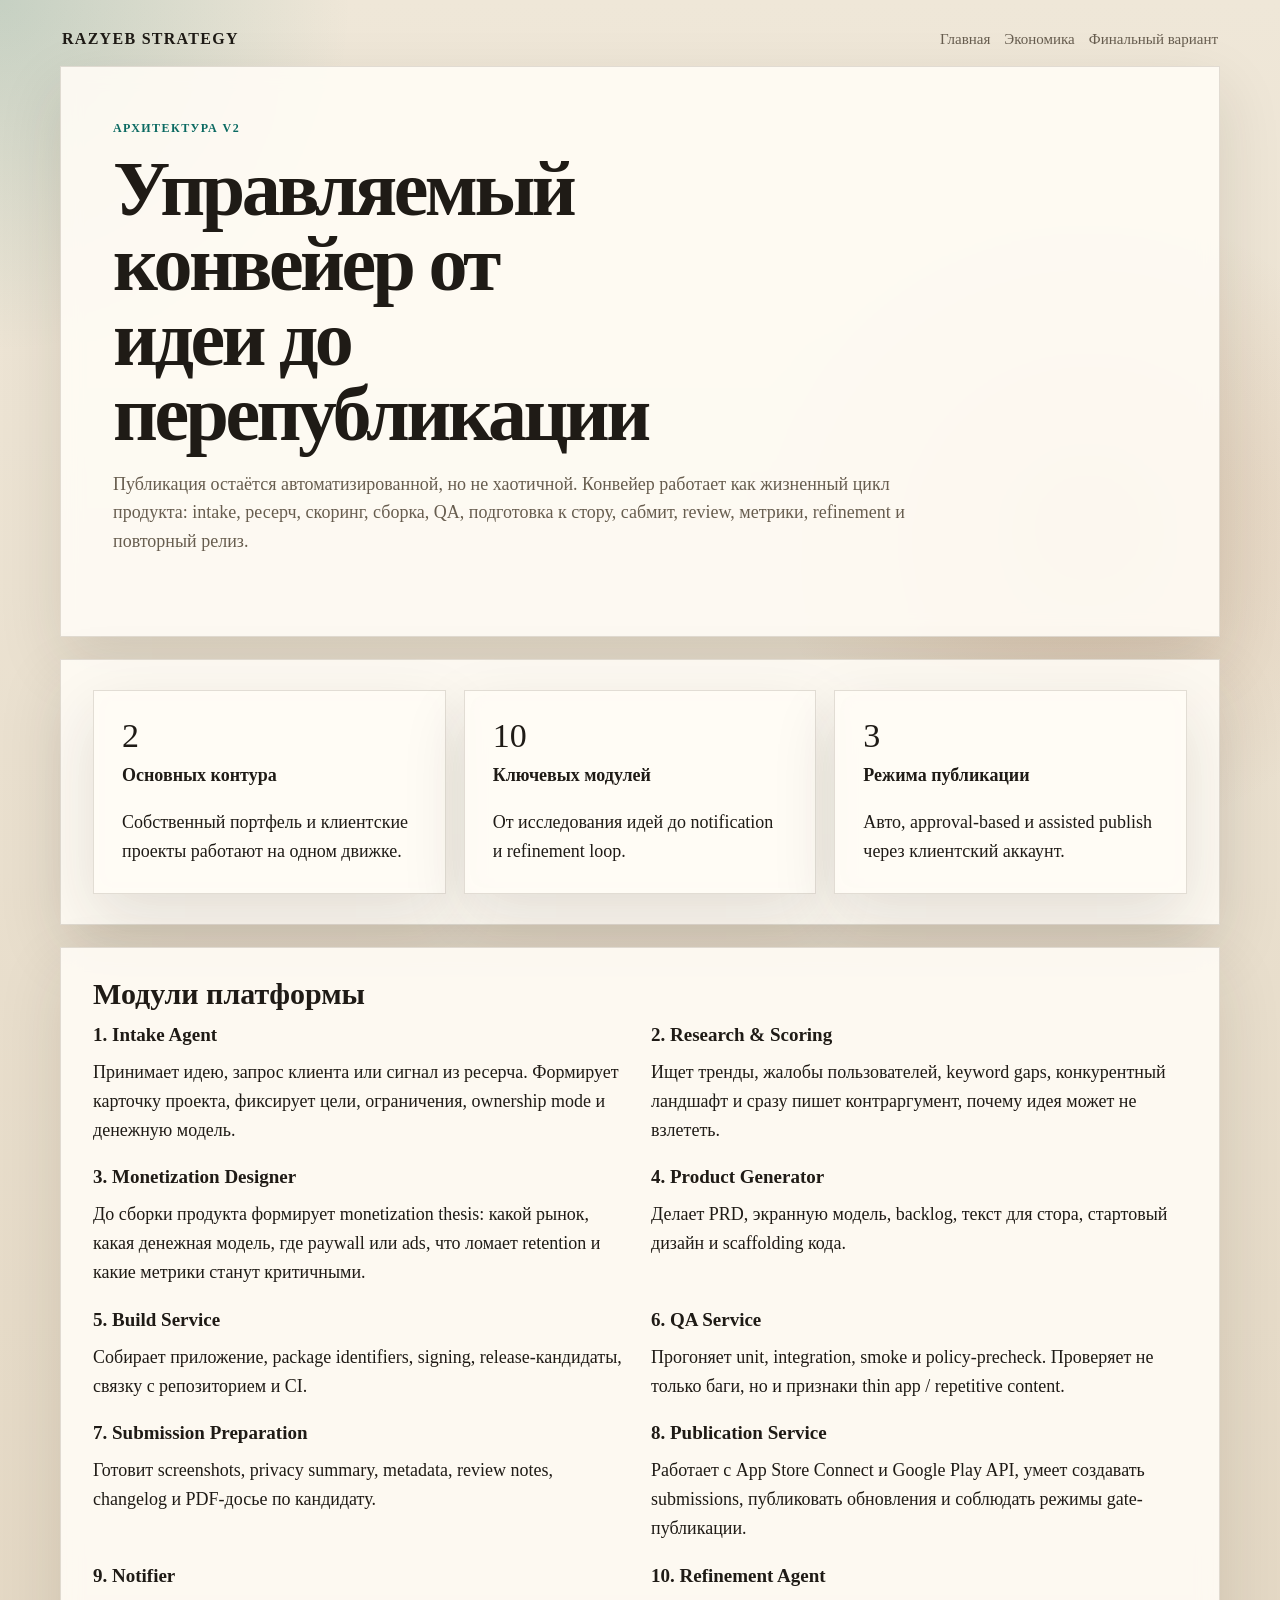
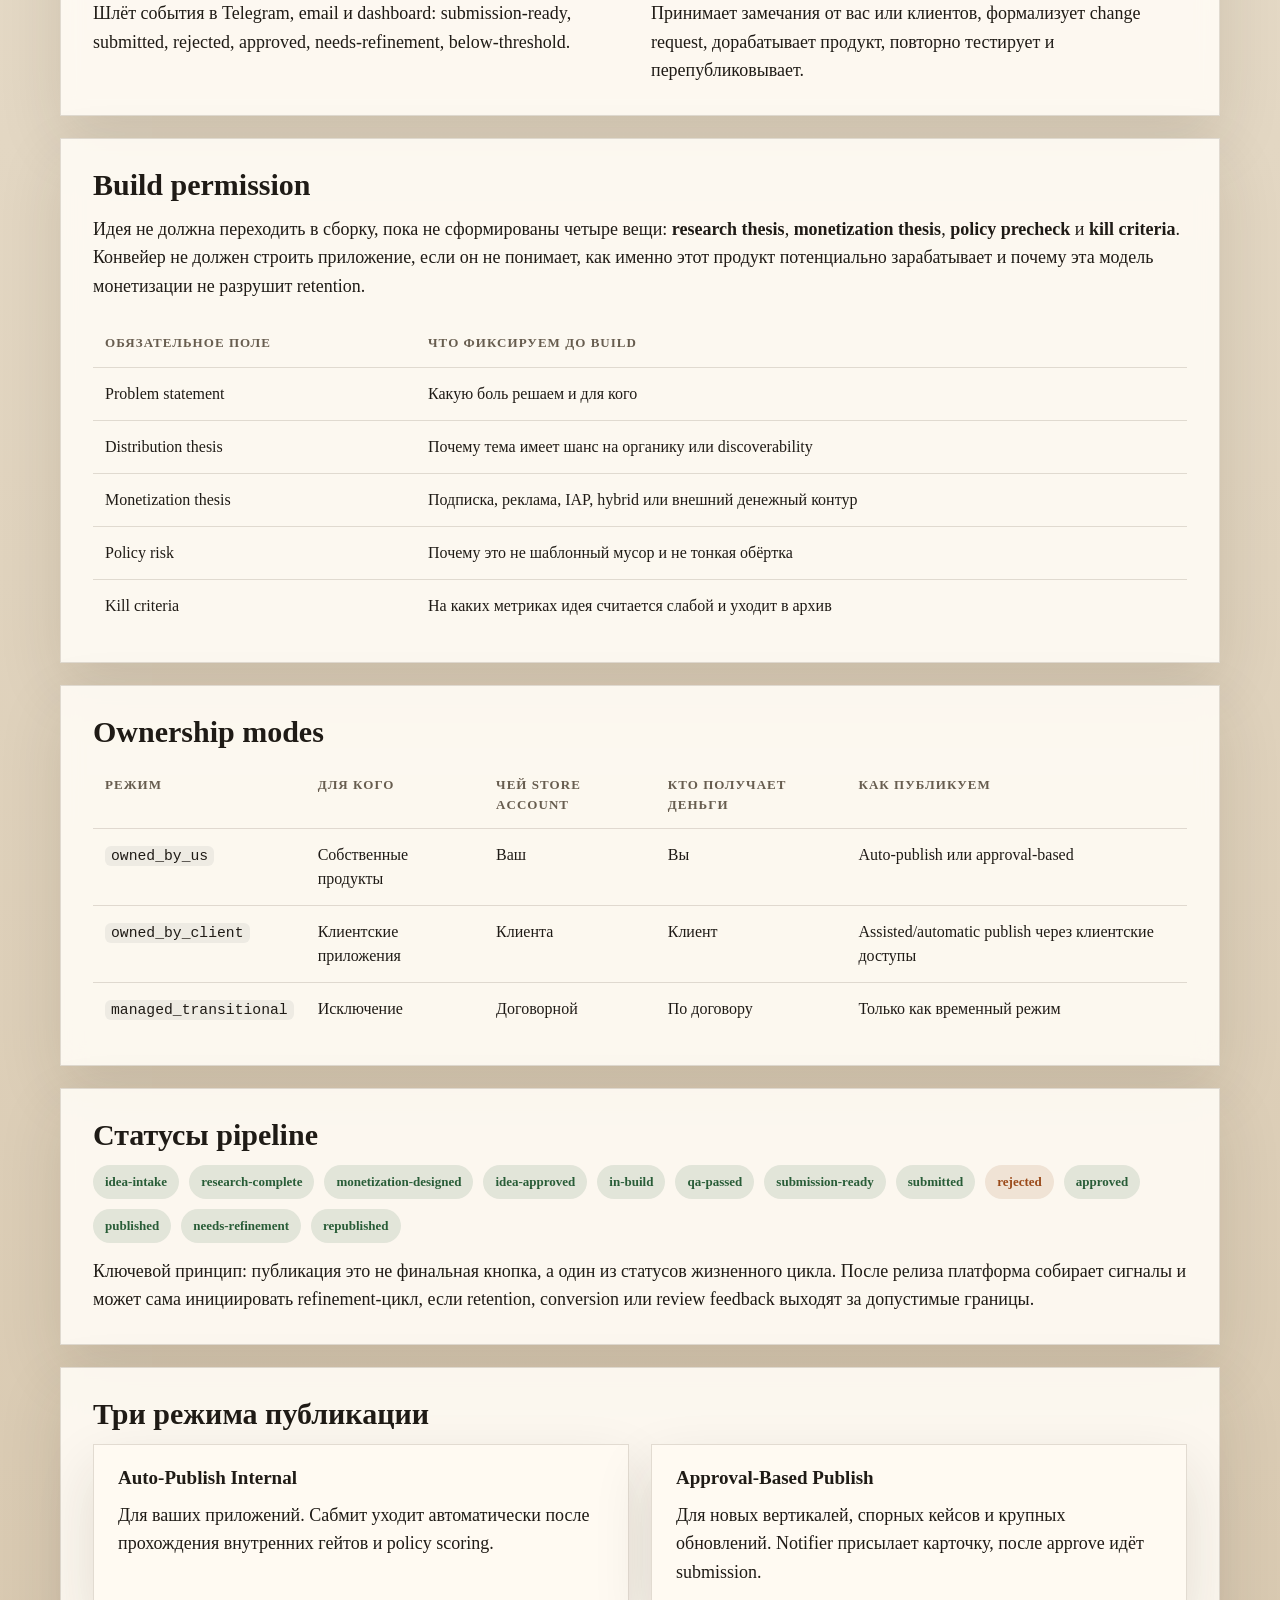
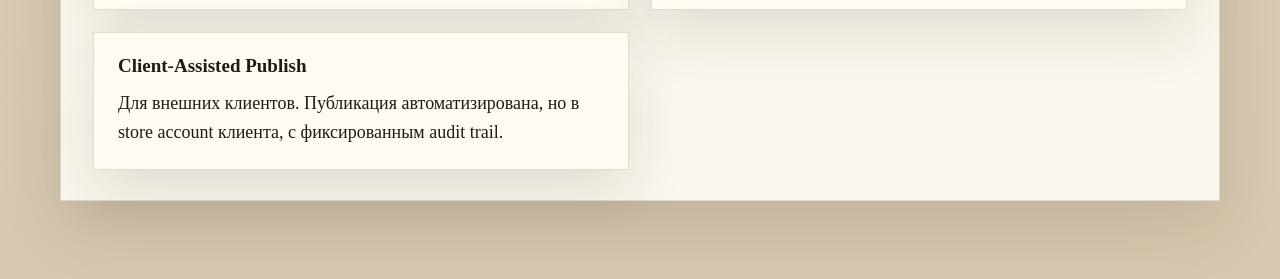
==== architecture.html @ cced2475 "Add monetization gating and maintenance breakdown" ====
<!doctype html>
<html lang="ru">
<head>
  <meta charset="utf-8">
  <meta name="viewport" content="width=device-width, initial-scale=1">
  <title>Целевая архитектура v2</title>
  <link rel="stylesheet" href="./site.css">
</head>
<body>
  <div class="shell">
    <header class="topbar">
      <a class="brand" href="./index.html">Razyeb Strategy</a>
      <nav class="nav">
        <a href="./index.html">Главная</a>
        <a href="./economics.html">Экономика</a>
        <a href="./scenario-final-hybrid.html">Финальный вариант</a>
      </nav>
    </header>

    <section class="hero">
      <p class="eyebrow">Архитектура v2</p>
      <h1>Управляемый конвейер от идеи до перепубликации</h1>
      <p class="lede">
        Публикация остаётся автоматизированной, но не хаотичной. Конвейер
        работает как жизненный цикл продукта: intake, ресерч, скоринг, сборка,
        QA, подготовка к стору, сабмит, review, метрики, refinement и повторный релиз.
      </p>
    </section>

    <section class="panel three-grid">
      <article class="metric">
        <div class="metric-number">2</div>
        <p><strong>Основных контура</strong></p>
        <p>Собственный портфель и клиентские проекты работают на одном движке.</p>
      </article>
      <article class="metric">
        <div class="metric-number">10</div>
        <p><strong>Ключевых модулей</strong></p>
        <p>От исследования идей до notification и refinement loop.</p>
      </article>
      <article class="metric">
        <div class="metric-number">3</div>
        <p><strong>Режима публикации</strong></p>
        <p>Авто, approval-based и assisted publish через клиентский аккаунт.</p>
      </article>
    </section>

    <section class="panel">
      <h2>Модули платформы</h2>
      <div class="list-grid">
        <article>
          <h3>1. Intake Agent</h3>
          <p>Принимает идею, запрос клиента или сигнал из ресерча. Формирует карточку проекта, фиксирует цели, ограничения, ownership mode и денежную модель.</p>
        </article>
        <article>
          <h3>2. Research & Scoring</h3>
          <p>Ищет тренды, жалобы пользователей, keyword gaps, конкурентный ландшафт и сразу пишет контраргумент, почему идея может не взлететь.</p>
        </article>
        <article>
          <h3>3. Monetization Designer</h3>
          <p>До сборки продукта формирует monetization thesis: какой рынок, какая денежная модель, где paywall или ads, что ломает retention и какие метрики станут критичными.</p>
        </article>
        <article>
          <h3>4. Product Generator</h3>
          <p>Делает PRD, экранную модель, backlog, текст для стора, стартовый дизайн и scaffolding кода.</p>
        </article>
        <article>
          <h3>5. Build Service</h3>
          <p>Собирает приложение, package identifiers, signing, release-кандидаты, связку с репозиторием и CI.</p>
        </article>
        <article>
          <h3>6. QA Service</h3>
          <p>Прогоняет unit, integration, smoke и policy-precheck. Проверяет не только баги, но и признаки thin app / repetitive content.</p>
        </article>
        <article>
          <h3>7. Submission Preparation</h3>
          <p>Готовит screenshots, privacy summary, metadata, review notes, changelog и PDF-досье по кандидату.</p>
        </article>
        <article>
          <h3>8. Publication Service</h3>
          <p>Работает с App Store Connect и Google Play API, умеет создавать submissions, публиковать обновления и соблюдать режимы gate-публикации.</p>
        </article>
        <article>
          <h3>9. Notifier</h3>
          <p>Шлёт события в Telegram, email и dashboard: submission-ready, submitted, rejected, approved, needs-refinement, below-threshold.</p>
        </article>
        <article>
          <h3>10. Refinement Agent</h3>
          <p>Принимает замечания от вас или клиентов, формализует change request, дорабатывает продукт, повторно тестирует и перепубликовывает.</p>
        </article>
      </div>
    </section>

    <section class="panel">
      <h2>Build permission</h2>
      <p>
        Идея не должна переходить в сборку, пока не сформированы четыре вещи:
        <strong>research thesis</strong>, <strong>monetization thesis</strong>,
        <strong>policy precheck</strong> и <strong>kill criteria</strong>.
        Конвейер не должен строить приложение, если он не понимает, как именно
        этот продукт потенциально зарабатывает и почему эта модель монетизации
        не разрушит retention.
      </p>
      <table>
        <thead>
          <tr>
            <th>Обязательное поле</th>
            <th>Что фиксируем до build</th>
          </tr>
        </thead>
        <tbody>
          <tr>
            <td>Problem statement</td>
            <td>Какую боль решаем и для кого</td>
          </tr>
          <tr>
            <td>Distribution thesis</td>
            <td>Почему тема имеет шанс на органику или discoverability</td>
          </tr>
          <tr>
            <td>Monetization thesis</td>
            <td>Подписка, реклама, IAP, hybrid или внешний денежный контур</td>
          </tr>
          <tr>
            <td>Policy risk</td>
            <td>Почему это не шаблонный мусор и не тонкая обёртка</td>
          </tr>
          <tr>
            <td>Kill criteria</td>
            <td>На каких метриках идея считается слабой и уходит в архив</td>
          </tr>
        </tbody>
      </table>
    </section>

    <section class="panel">
      <h2>Ownership modes</h2>
      <table>
        <thead>
          <tr>
            <th>Режим</th>
            <th>Для кого</th>
            <th>Чей store account</th>
            <th>Кто получает деньги</th>
            <th>Как публикуем</th>
          </tr>
        </thead>
        <tbody>
          <tr>
            <td><code>owned_by_us</code></td>
            <td>Собственные продукты</td>
            <td>Ваш</td>
            <td>Вы</td>
            <td>Auto-publish или approval-based</td>
          </tr>
          <tr>
            <td><code>owned_by_client</code></td>
            <td>Клиентские приложения</td>
            <td>Клиента</td>
            <td>Клиент</td>
            <td>Assisted/automatic publish через клиентские доступы</td>
          </tr>
          <tr>
            <td><code>managed_transitional</code></td>
            <td>Исключение</td>
            <td>Договорной</td>
            <td>По договору</td>
            <td>Только как временный режим</td>
          </tr>
        </tbody>
      </table>
    </section>

    <section class="panel">
      <h2>Статусы pipeline</h2>
      <div class="badge-row">
        <span class="badge badge-good">idea-intake</span>
        <span class="badge badge-good">research-complete</span>
        <span class="badge badge-good">monetization-designed</span>
        <span class="badge badge-good">idea-approved</span>
        <span class="badge badge-good">in-build</span>
        <span class="badge badge-good">qa-passed</span>
        <span class="badge badge-good">submission-ready</span>
        <span class="badge badge-good">submitted</span>
        <span class="badge badge-warn">rejected</span>
        <span class="badge badge-good">approved</span>
        <span class="badge badge-good">published</span>
        <span class="badge badge-good">needs-refinement</span>
        <span class="badge badge-good">republished</span>
      </div>
      <p>
        Ключевой принцип: публикация это не финальная кнопка, а один из статусов
        жизненного цикла. После релиза платформа собирает сигналы и может сама
        инициировать refinement-цикл, если retention, conversion или review feedback
        выходят за допустимые границы.
      </p>
    </section>

    <section class="panel">
      <h2>Три режима публикации</h2>
      <div class="list-grid">
        <article class="callout">
          <h3>Auto-Publish Internal</h3>
          <p>Для ваших приложений. Сабмит уходит автоматически после прохождения внутренних гейтов и policy scoring.</p>
        </article>
        <article class="callout">
          <h3>Approval-Based Publish</h3>
          <p>Для новых вертикалей, спорных кейсов и крупных обновлений. Notifier присылает карточку, после approve идёт submission.</p>
        </article>
        <article class="callout">
          <h3>Client-Assisted Publish</h3>
          <p>Для внешних клиентов. Публикация автоматизирована, но в store account клиента, с фиксированным audit trail.</p>
        </article>
      </div>
    </section>
  </div>
</body>
</html>
---- site.css ----
:root {
  --bg: #efe7d8;
  --bg-deep: #d7c7ae;
  --paper: rgba(255, 252, 246, 0.9);
  --paper-solid: #fffaf2;
  --ink: #1f1b16;
  --muted: #675d4f;
  --line: rgba(77, 59, 39, 0.16);
  --accent: #0b6a62;
  --accent-2: #9e4f1d;
  --good: #295d38;
  --warn: #9a4a1a;
  --soft-good: rgba(41, 93, 56, 0.12);
  --soft-warn: rgba(154, 74, 26, 0.12);
  --shadow: 0 24px 60px rgba(41, 29, 14, 0.12);
}

* {
  box-sizing: border-box;
}

html {
  scroll-behavior: smooth;
}

body {
  margin: 0;
  color: var(--ink);
  font-family: Georgia, "Times New Roman", serif;
  background:
    radial-gradient(circle at top left, rgba(11, 106, 98, 0.18), transparent 22rem),
    radial-gradient(circle at 85% 15%, rgba(158, 79, 29, 0.16), transparent 20rem),
    linear-gradient(180deg, var(--bg) 0%, var(--bg-deep) 100%);
}

a {
  color: var(--accent);
  text-decoration: none;
}

p,
li {
  font-size: 18px;
  line-height: 1.6;
}

h1,
h2,
h3,
p {
  margin-top: 0;
}

h1 {
  max-width: 12ch;
  font-size: clamp(40px, 7vw, 78px);
  line-height: 0.96;
  letter-spacing: -0.045em;
  margin-bottom: 18px;
}

h2 {
  font-size: 30px;
  line-height: 1.05;
  margin-bottom: 14px;
}

h3 {
  font-size: 19px;
  margin-bottom: 12px;
}

ul {
  margin: 0;
  padding-left: 20px;
}

li + li {
  margin-top: 8px;
}

table {
  width: 100%;
  border-collapse: collapse;
}

th,
td {
  text-align: left;
  vertical-align: top;
  border-top: 1px solid var(--line);
  padding: 14px 12px;
  font-size: 16px;
  line-height: 1.5;
}

thead th {
  border-top: 0;
  color: var(--muted);
  font-size: 13px;
  text-transform: uppercase;
  letter-spacing: 0.08em;
}

code {
  font-family: ui-monospace, SFMono-Regular, Menlo, Monaco, Consolas, monospace;
  font-size: 0.92em;
  background: rgba(18, 37, 32, 0.06);
  padding: 2px 6px;
  border-radius: 6px;
}

.shell {
  width: min(1160px, calc(100vw - 40px));
  margin: 0 auto;
  padding: 22px 0 56px;
}

.topbar {
  display: flex;
  justify-content: space-between;
  align-items: center;
  gap: 16px;
  padding: 8px 2px 18px;
}

.brand {
  color: var(--ink);
  font-size: 16px;
  font-weight: 700;
  letter-spacing: 0.08em;
  text-transform: uppercase;
}

.nav {
  display: flex;
  flex-wrap: wrap;
  gap: 14px;
}

.nav a {
  color: var(--muted);
  font-size: 15px;
}

.hero,
.panel,
.card,
.metric,
.callout {
  background: var(--paper);
  border: 1px solid var(--line);
  box-shadow: var(--shadow);
  backdrop-filter: blur(10px);
}

.hero {
  padding: 52px;
  margin-bottom: 22px;
}

.eyebrow {
  margin: 0 0 14px;
  color: var(--accent);
  text-transform: uppercase;
  letter-spacing: 0.12em;
  font-size: 12px;
  font-weight: 700;
}

.lede {
  max-width: 52rem;
  color: var(--muted);
  margin-bottom: 28px;
}

.actions {
  display: flex;
  flex-wrap: wrap;
  gap: 12px;
}

.button {
  display: inline-flex;
  align-items: center;
  justify-content: center;
  min-height: 48px;
  padding: 0 18px;
  border-radius: 999px;
  text-decoration: none;
  font-size: 15px;
  font-weight: 700;
  transition: transform 180ms ease, box-shadow 180ms ease, background 180ms ease;
}

.button:hover {
  transform: translateY(-1px);
}

.button-primary {
  background: var(--accent);
  color: #f8f6f1;
  box-shadow: 0 14px 34px rgba(11, 106, 98, 0.24);
}

.button-secondary {
  background: transparent;
  color: var(--ink);
  border: 1px solid rgba(11, 106, 98, 0.28);
}

.panel {
  padding: 30px 32px;
  margin-bottom: 22px;
}

.panel-grid {
  display: grid;
  grid-template-columns: repeat(2, minmax(0, 1fr));
  gap: 18px;
  background: transparent;
  border: 0;
  box-shadow: none;
  padding: 0;
}

.three-grid {
  display: grid;
  grid-template-columns: repeat(3, minmax(0, 1fr));
  gap: 18px;
}

.card,
.metric {
  padding: 28px;
}

.card-label {
  margin-bottom: 8px;
  color: var(--accent-2);
  text-transform: uppercase;
  letter-spacing: 0.1em;
  font-size: 12px;
  font-weight: 700;
}

.list-grid {
  display: grid;
  grid-template-columns: repeat(2, minmax(0, 1fr));
  gap: 22px;
}

.links {
  display: flex;
  flex-direction: column;
  gap: 10px;
}

.badge-row {
  display: flex;
  flex-wrap: wrap;
  gap: 10px;
  margin-bottom: 14px;
}

.badge {
  display: inline-flex;
  align-items: center;
  min-height: 34px;
  padding: 0 12px;
  border-radius: 999px;
  font-size: 13px;
  font-weight: 700;
}

.badge-good {
  background: var(--soft-good);
  color: var(--good);
}

.badge-warn {
  background: var(--soft-warn);
  color: var(--warn);
}

.metric-number {
  font-size: 34px;
  line-height: 1;
  margin-bottom: 8px;
}

.metric p:last-child,
.card p:last-child,
.panel p:last-child {
  margin-bottom: 0;
}

.table-panel {
  overflow-x: auto;
}

.callout {
  padding: 22px 24px;
  background: var(--paper-solid);
}

.muted {
  color: var(--muted);
}

.spacer-top {
  margin-top: 24px;
}

@media (max-width: 960px) {
  .panel-grid,
  .three-grid,
  .list-grid {
    grid-template-columns: 1fr;
  }

  .hero,
  .panel,
  .card,
  .metric,
  .callout {
    padding: 24px;
  }

  .topbar {
    flex-direction: column;
    align-items: flex-start;
  }

  .shell {
    width: min(100vw - 24px, 1160px);
    padding-top: 12px;
  }

  p,
  li {
    font-size: 16px;
  }

  h1 {
    font-size: clamp(36px, 12vw, 58px);
  }
}
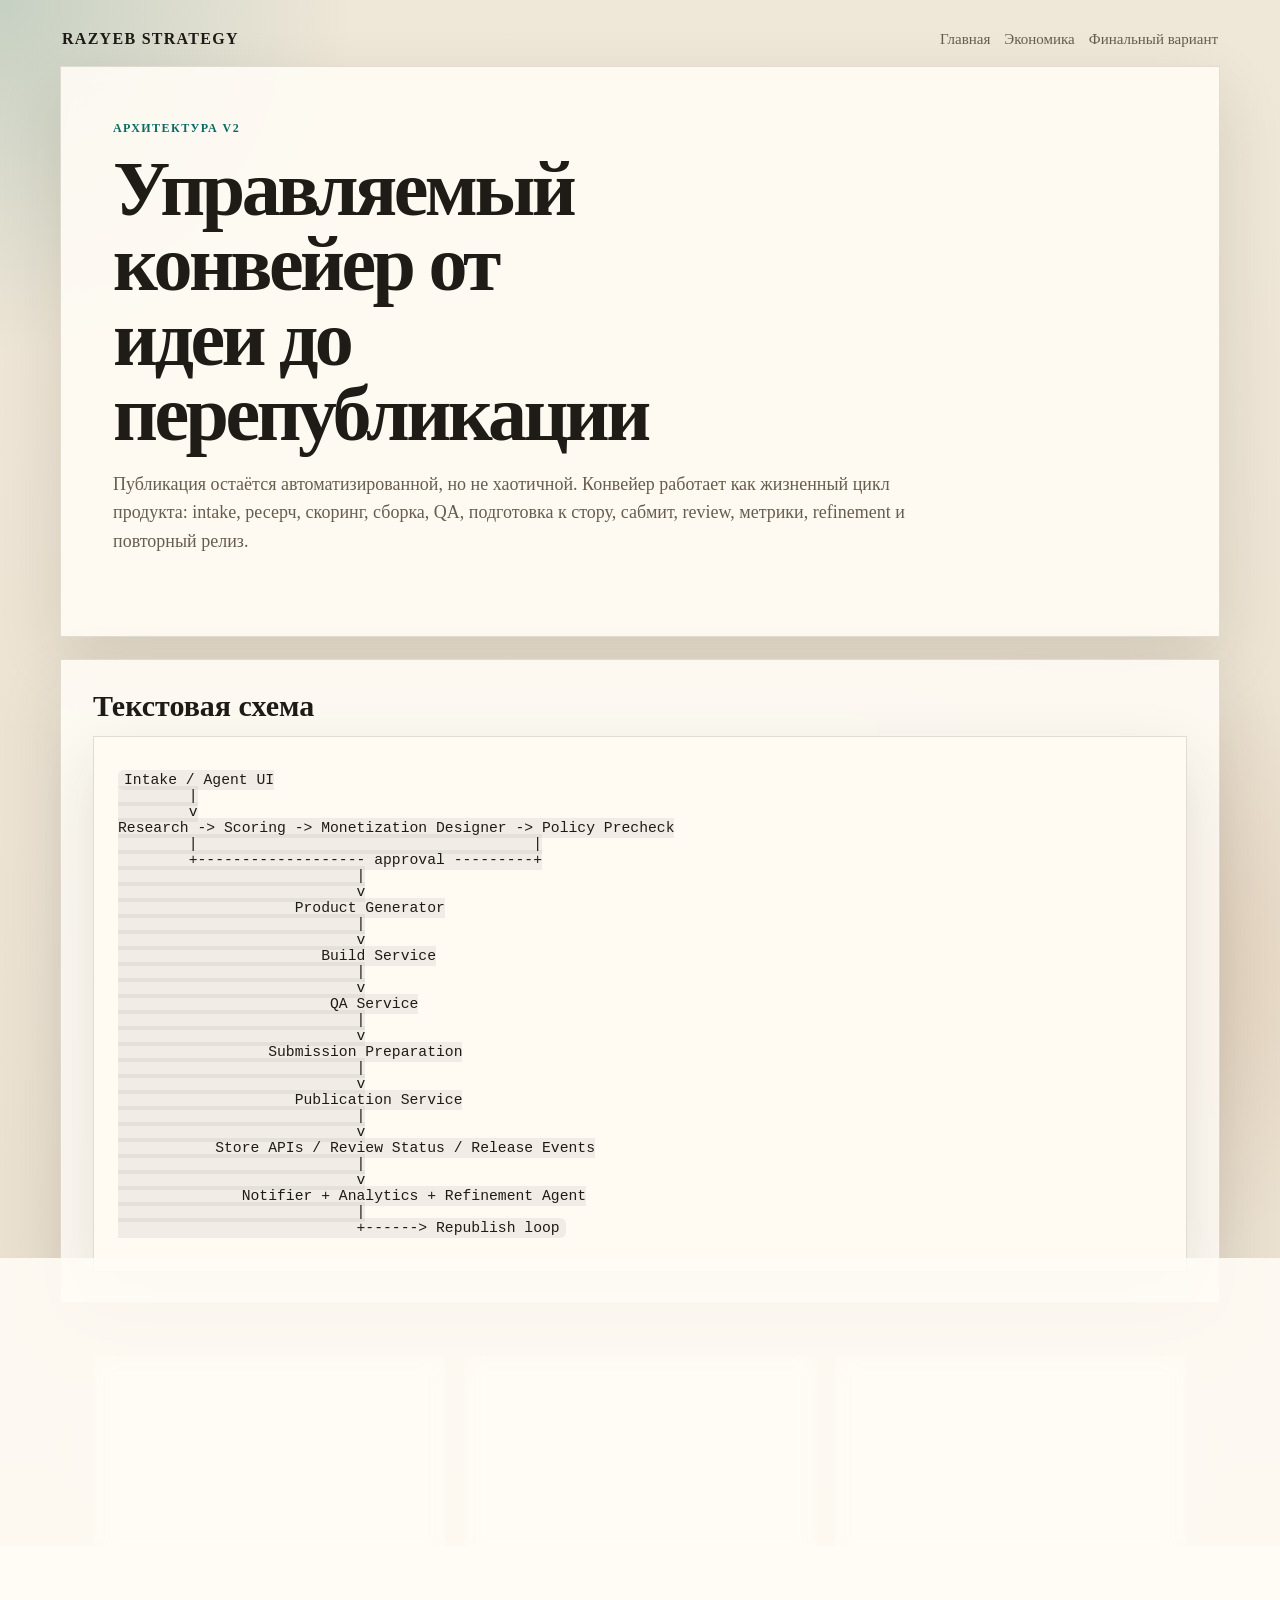
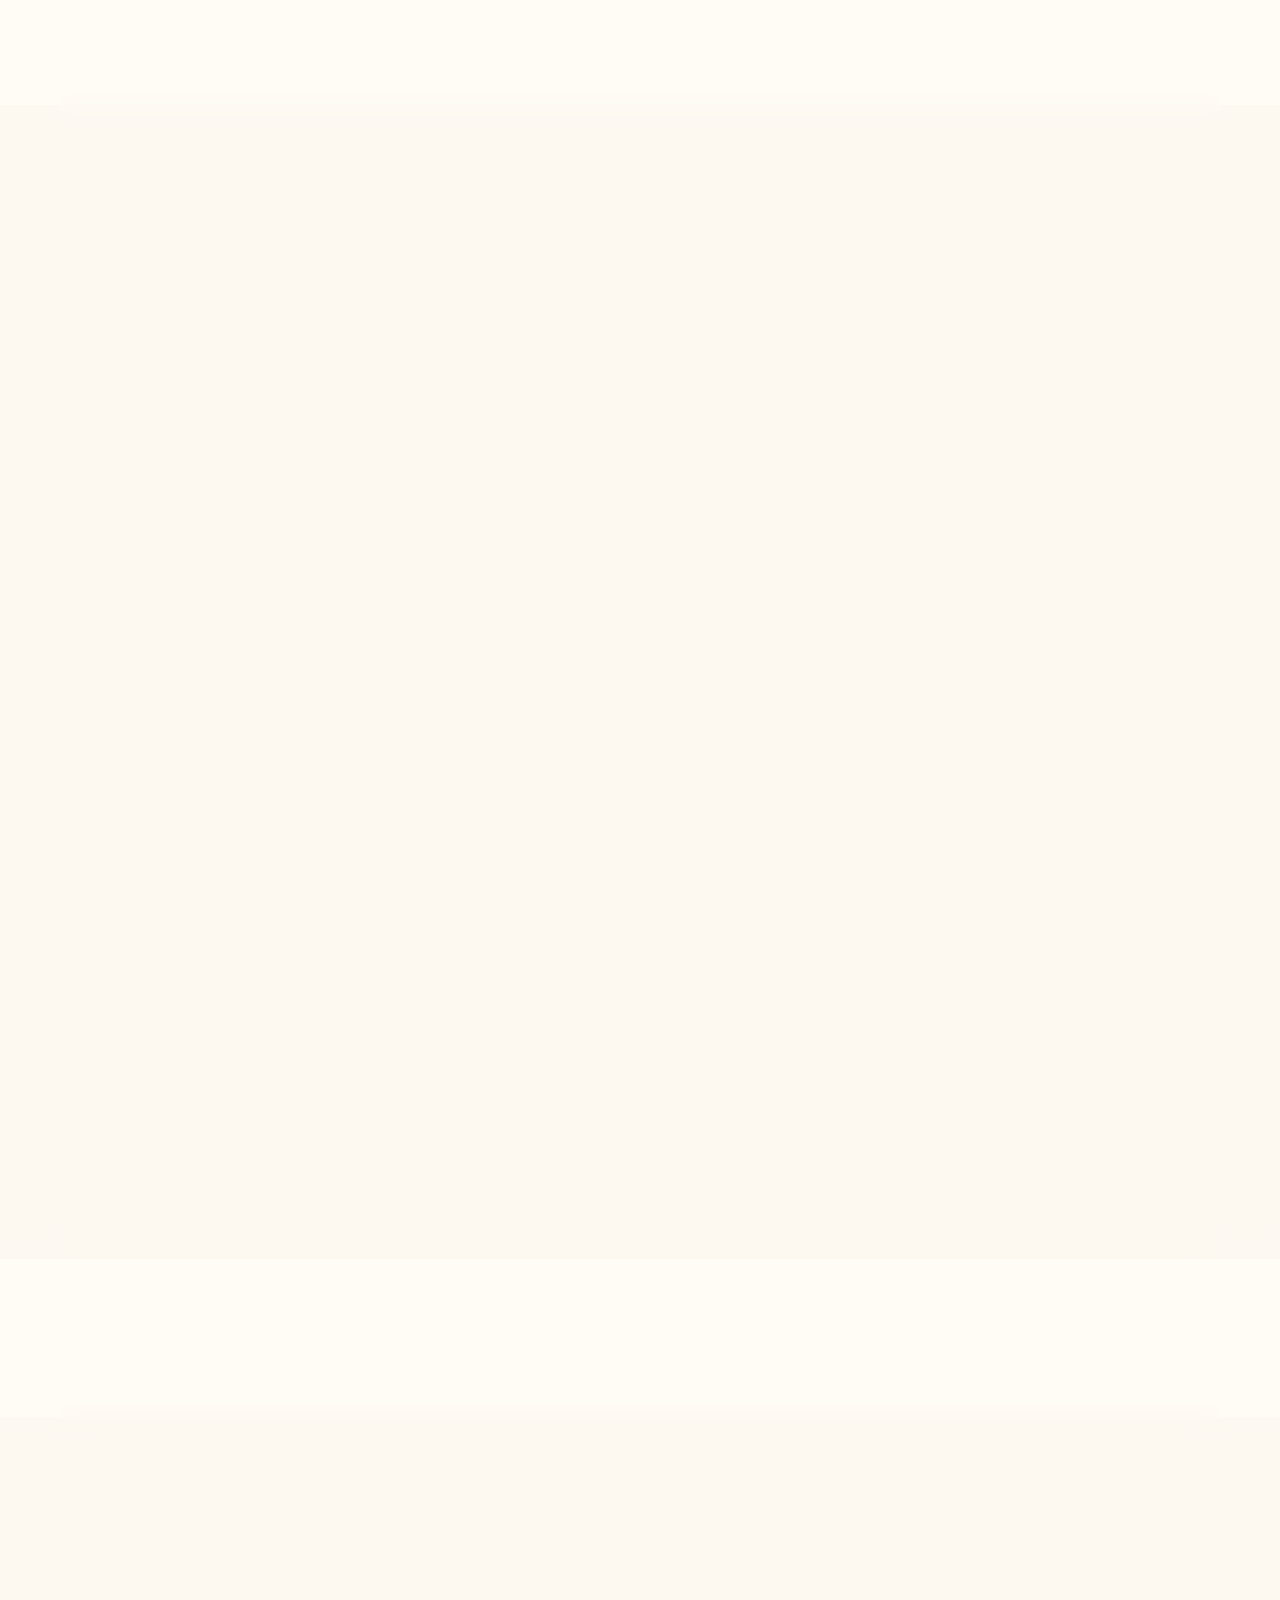
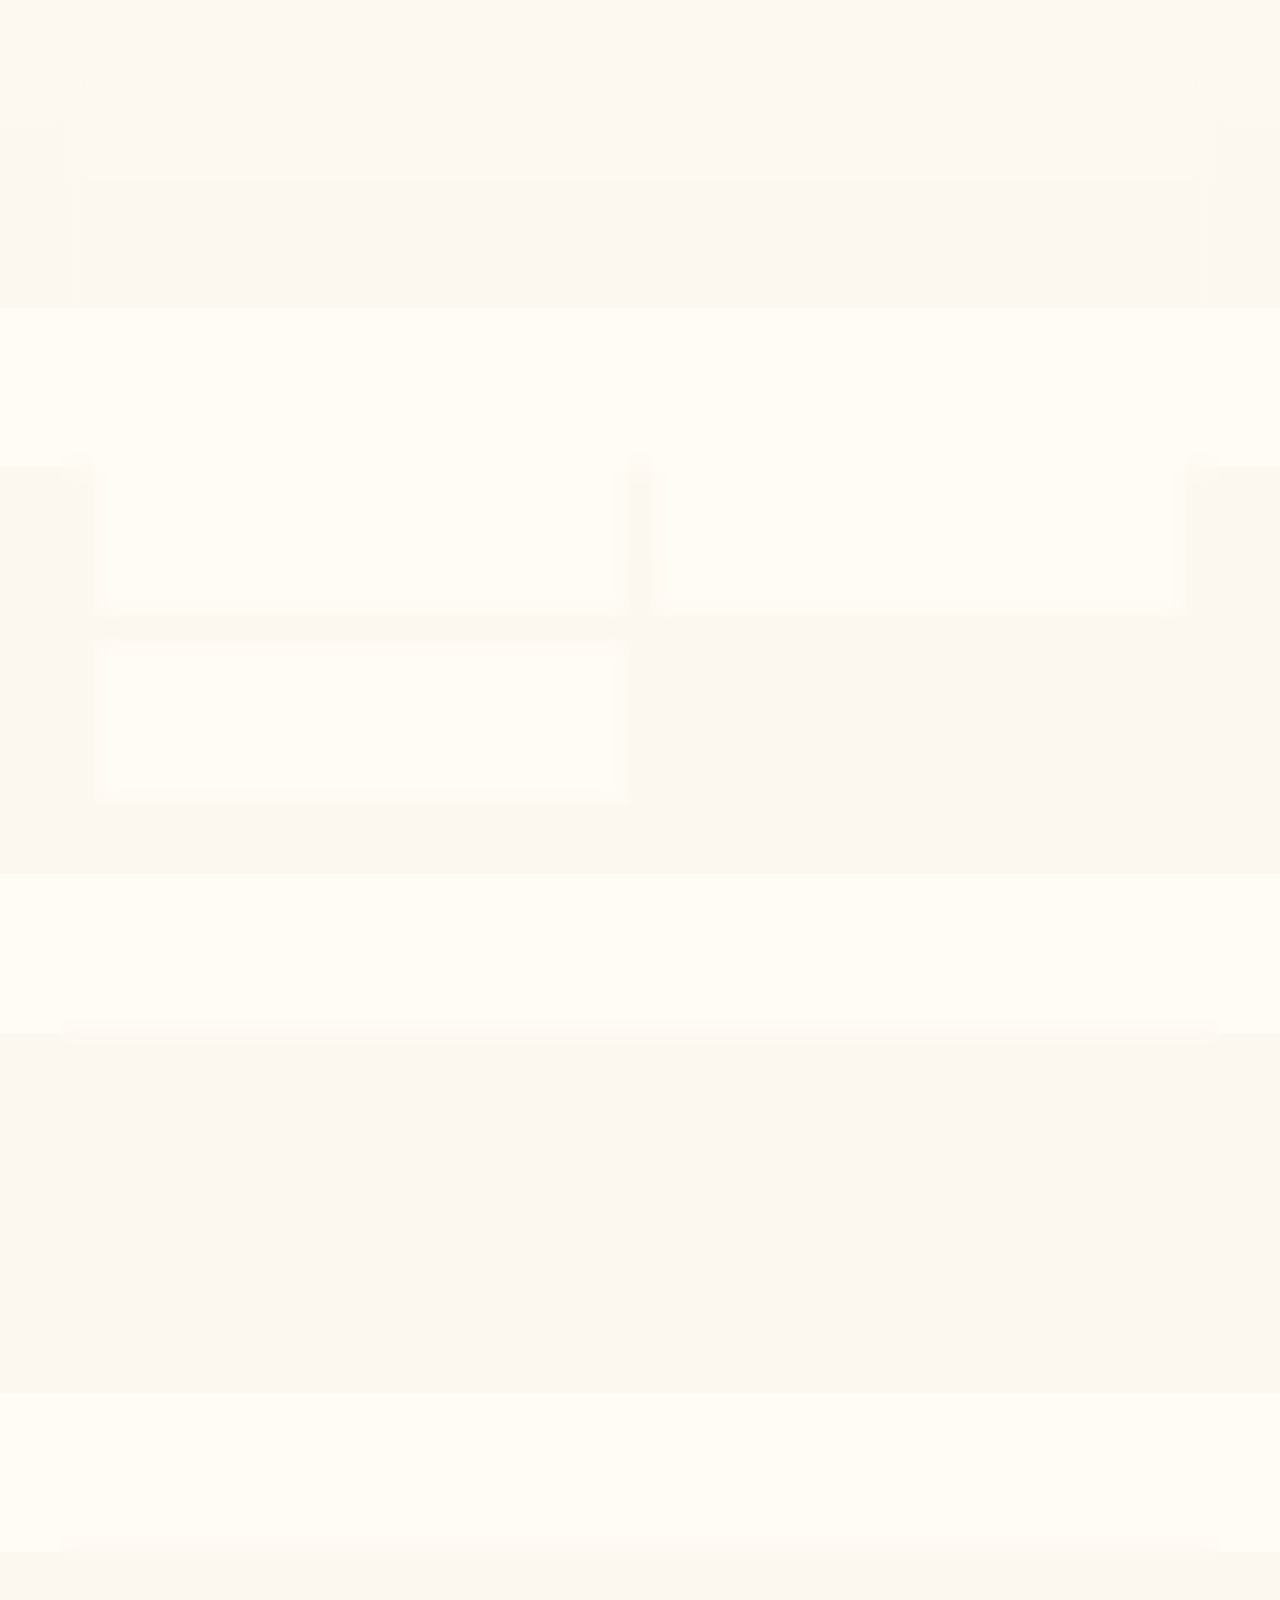
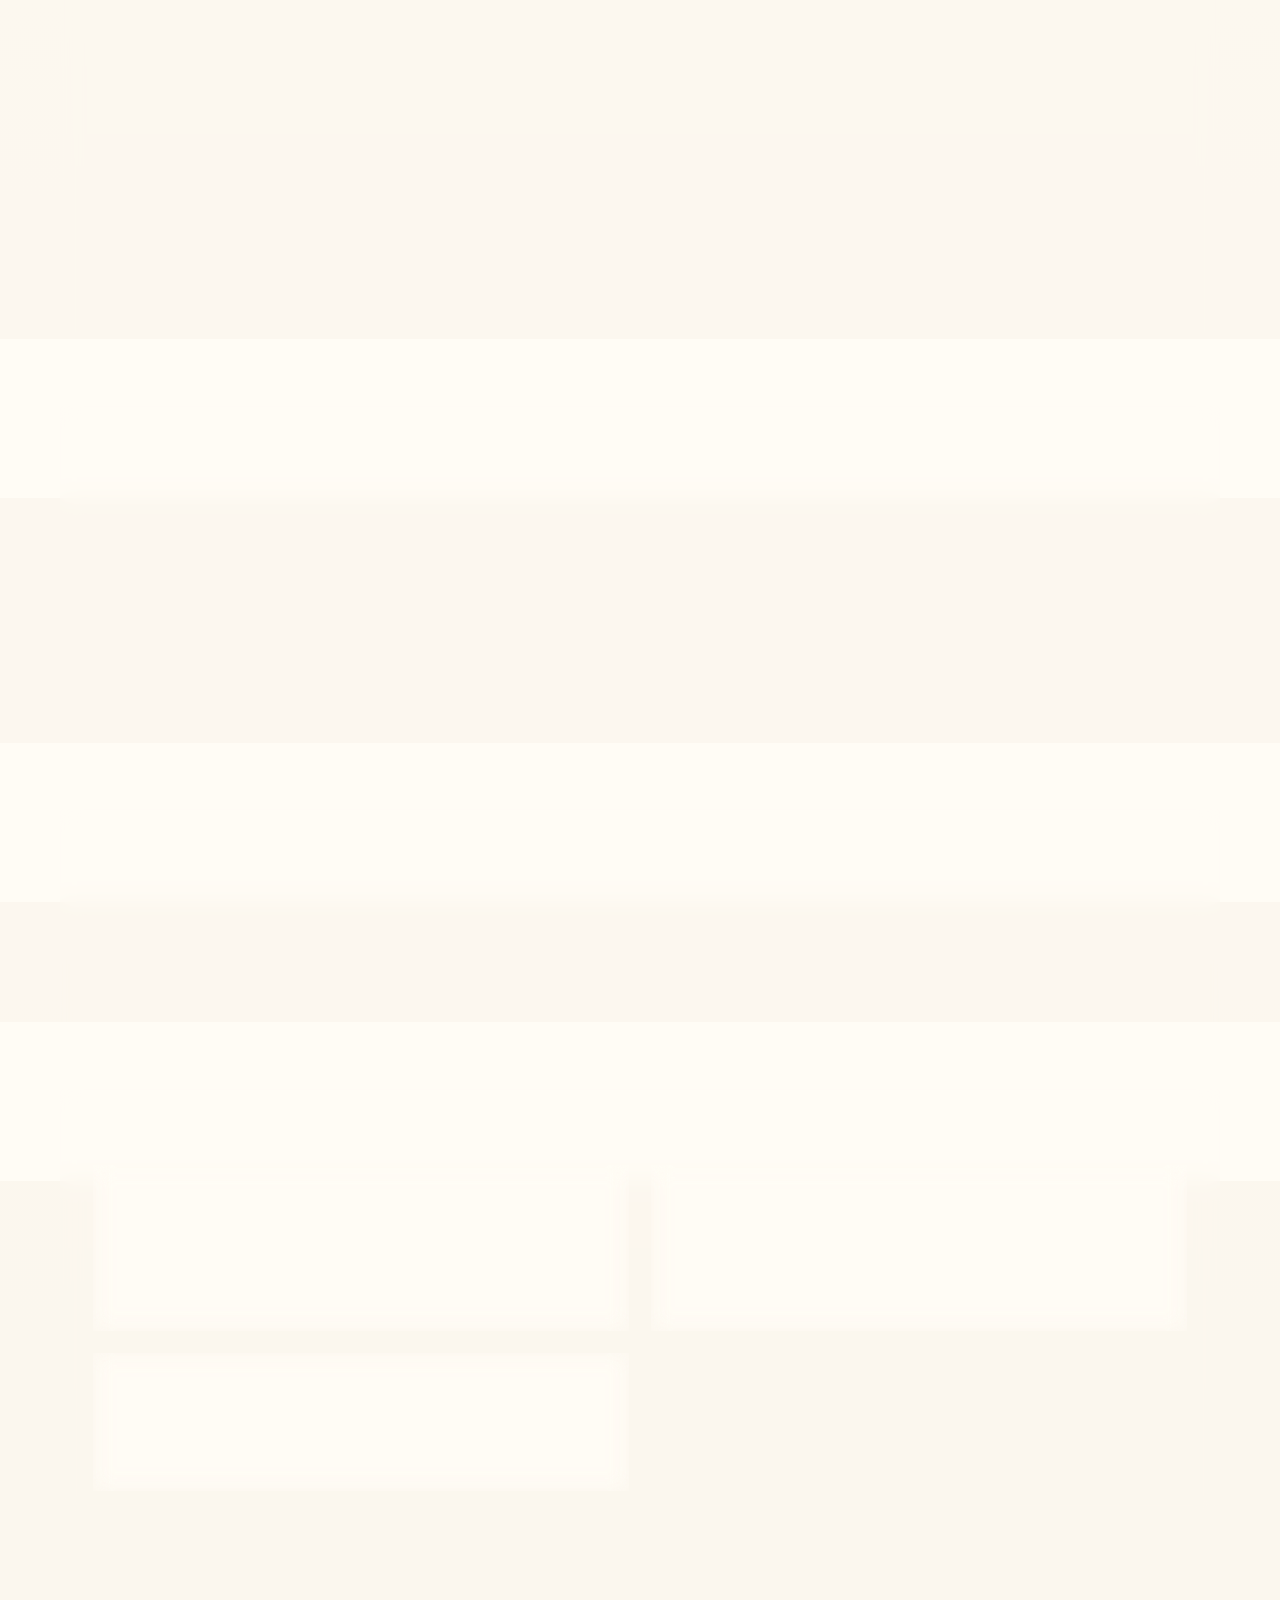
==== commit b6abb4ad: "Refine landing and expand implementation architecture" ====
--- a/architecture.html
+++ b/architecture.html
@@ -27,6 +27,41 @@
       </p>
     </section>
 
+    <section class="panel">
+      <h2>Текстовая схема</h2>
+      <div class="callout">
+<pre><code>Intake / Agent UI
+        |
+        v
+Research -> Scoring -> Monetization Designer -> Policy Precheck
+        |                                      |
+        +------------------- approval ---------+
+                           |
+                           v
+                    Product Generator
+                           |
+                           v
+                       Build Service
+                           |
+                           v
+                        QA Service
+                           |
+                           v
+                 Submission Preparation
+                           |
+                           v
+                    Publication Service
+                           |
+                           v
+           Store APIs / Review Status / Release Events
+                           |
+                           v
+              Notifier + Analytics + Refinement Agent
+                           |
+                           +------> Republish loop</code></pre>
+      </div>
+    </section>
+
     <section class="panel three-grid">
       <article class="metric">
         <div class="metric-number">2</div>
@@ -51,44 +86,177 @@
         <article>
           <h3>1. Intake Agent</h3>
           <p>Принимает идею, запрос клиента или сигнал из ресерча. Формирует карточку проекта, фиксирует цели, ограничения, ownership mode и денежную модель.</p>
+          <p><strong>Реализация:</strong> Telegram-бот или web-console поверх backend API. Сам агент не должен хранить истинное состояние проекта, он лишь пишет события в system of record.</p>
         </article>
         <article>
           <h3>2. Research & Scoring</h3>
           <p>Ищет тренды, жалобы пользователей, keyword gaps, конкурентный ландшафт и сразу пишет контраргумент, почему идея может не взлететь.</p>
+          <p><strong>Реализация:</strong> отдельные worker-задачи с накоплением evidence в PostgreSQL и object storage. Лучше event-driven batch/async слой, а не бесконечно живой autonomous agent.</p>
         </article>
         <article>
           <h3>3. Monetization Designer</h3>
           <p>До сборки продукта формирует monetization thesis: какой рынок, какая денежная модель, где paywall или ads, что ломает retention и какие метрики станут критичными.</p>
+          <p><strong>Реализация:</strong> LLM-пайплайн на шаблонах плюс rule engine. Здесь нужна не “творческая магия”, а детерминированный checklist и scorecard, иначе модуль станет генератором красивых самообманов.</p>
         </article>
         <article>
           <h3>4. Product Generator</h3>
           <p>Делает PRD, экранную модель, backlog, текст для стора, стартовый дизайн и scaffolding кода.</p>
+          <p><strong>Реализация:</strong> шаблонная mobile-platform codebase плюс генерация конфигурации, модулей и контента. Это должен быть generator поверх общего ядра, а не хаотичное написание каждого приложения с нуля.</p>
         </article>
         <article>
           <h3>5. Build Service</h3>
           <p>Собирает приложение, package identifiers, signing, release-кандидаты, связку с репозиторием и CI.</p>
+          <p><strong>Реализация:</strong> GitHub Actions или self-hosted runners, секреты в vault, signing из изолированного контура. Это обычный release engineering, а не агентная задача.</p>
         </article>
         <article>
           <h3>6. QA Service</h3>
           <p>Прогоняет unit, integration, smoke и policy-precheck. Проверяет не только баги, но и признаки thin app / repetitive content.</p>
+          <p><strong>Реализация:</strong> автоматические тесты плюс rule-based policy linting. LLM можно использовать для drafting замечаний, но не как единственный источник verdict.</p>
         </article>
         <article>
           <h3>7. Submission Preparation</h3>
           <p>Готовит screenshots, privacy summary, metadata, review notes, changelog и PDF-досье по кандидату.</p>
+          <p><strong>Реализация:</strong> deterministic templates плюс генерация контента. Здесь же должен собираться единый dossier: что за приложение, зачем оно, как монетизируется, почему publish-ready.</p>
         </article>
         <article>
           <h3>8. Publication Service</h3>
           <p>Работает с App Store Connect и Google Play API, умеет создавать submissions, публиковать обновления и соблюдать режимы gate-публикации.</p>
+          <p><strong>Реализация:</strong> отдельный backend service с idempotent-командами, статусами и retry logic. Это самый чувствительный модуль, поэтому он должен жить отдельно от болтливого agent runtime.</p>
         </article>
         <article>
           <h3>9. Notifier</h3>
           <p>Шлёт события в Telegram, email и dashboard: submission-ready, submitted, rejected, approved, needs-refinement, below-threshold.</p>
+          <p><strong>Реализация:</strong> event subscribers от orchestration слоя. Это дёшево и очень важно: без нормального уведомления конвейер становится чёрным ящиком.</p>
         </article>
         <article>
           <h3>10. Refinement Agent</h3>
           <p>Принимает замечания от вас или клиентов, формализует change request, дорабатывает продукт, повторно тестирует и перепубликовывает.</p>
-        </article>
-      </div>
+          <p><strong>Реализация:</strong> агентный слой, который не пишет напрямую в прод, а работает через change requests, pull requests и повторный пайплайн сборки.</p>
+        </article>
+      </div>
+    </section>
+
+    <section class="panel">
+      <h2>Технологический стек</h2>
+      <table>
+        <thead>
+          <tr>
+            <th>Слой</th>
+            <th>Что брать</th>
+            <th>Почему</th>
+          </tr>
+        </thead>
+        <tbody>
+          <tr>
+            <td>Backend API</td>
+            <td>NestJS или FastAPI</td>
+            <td>Простой service-oriented backend с хорошей интеграционной моделью</td>
+          </tr>
+          <tr>
+            <td>Workflow orchestration</td>
+            <td>Temporal или аналогичная stateful workflow-система</td>
+            <td>Retries, long-running jobs, human gates, audit trail</td>
+          </tr>
+          <tr>
+            <td>Очереди и events</td>
+            <td>Postgres queue / Redis / message broker</td>
+            <td>Асинхронная обработка и развязка модулей</td>
+          </tr>
+          <tr>
+            <td>Хранилище</td>
+            <td>PostgreSQL + S3-compatible storage</td>
+            <td>System of record и артефакты</td>
+          </tr>
+          <tr>
+            <td>Mobile</td>
+            <td>React Native или Flutter</td>
+            <td>Быстрый delivery и единая codebase для MVP</td>
+          </tr>
+          <tr>
+            <td>CI/CD</td>
+            <td>GitHub Actions + self-hosted runners при росте</td>
+            <td>Нормальный baseline для release automation</td>
+          </tr>
+          <tr>
+            <td>Agent layer</td>
+            <td>OpenAI API и собственные prompts/workers</td>
+            <td>Контролируемая интеграция без жёсткой привязки к внешнему agent runtime</td>
+          </tr>
+          <tr>
+            <td>Notifier</td>
+            <td>Telegram Bot API + dashboard</td>
+            <td>Быстрый human-in-the-loop</td>
+          </tr>
+        </tbody>
+      </table>
+    </section>
+
+    <section class="panel">
+      <h2>Нужен ли OpenClaw</h2>
+      <div class="list-grid">
+        <article class="callout">
+          <h3>Короткий ответ</h3>
+          <p>Для core architecture <strong>не нужен</strong>. Реализовать систему можно и лучше без него.</p>
+        </article>
+        <article class="callout">
+          <h3>Где он может пригодиться</h3>
+          <p>Как внешний agent gateway для Telegram/чат-интерфейса, личного ассистента операторов или экспериментального human interface.</p>
+        </article>
+        <article class="callout">
+          <h3>Почему не стоит делать его ядром</h3>
+          <p>OpenClaw по своей природе это agent/gateway runtime. А вам нужен надёжный production backend с workflow state, submissions, signing, audit trail и чёткими правами доступа.</p>
+        </article>
+      </div>
+      <p class="spacer-top">
+        Иными словами: <strong>OpenClaw может быть optional outer shell, но не должен быть центральной платформой</strong>.
+        Центральной платформой должен быть ваш backend orchestration слой. Это реалистичнее,
+        безопаснее и легче сопровождать.
+      </p>
+    </section>
+
+    <section class="panel">
+      <h2>Реалистичность</h2>
+      <table>
+        <thead>
+          <tr>
+            <th>Часть системы</th>
+            <th>Реалистичность</th>
+            <th>Комментарий</th>
+          </tr>
+        </thead>
+        <tbody>
+          <tr>
+            <td>Research + scoring</td>
+            <td>Высокая</td>
+            <td>Обычный LLM-assisted intelligence pipeline</td>
+          </tr>
+          <tr>
+            <td>Monetization gating до build</td>
+            <td>Высокая</td>
+            <td>Главное сделать rule-based scorecard, а не свободную болтовню модели</td>
+          </tr>
+          <tr>
+            <td>Code generation поверх общей mobile platform</td>
+            <td>Средне-высокая</td>
+            <td>Реально, если есть единое ядро и ограниченный product grammar</td>
+          </tr>
+          <tr>
+            <td>Автоматизированная публикация</td>
+            <td>Средняя</td>
+            <td>Технически реально, операционно чувствительно</td>
+          </tr>
+          <tr>
+            <td>Автоматическая перепубликация после правок</td>
+            <td>Средняя</td>
+            <td>Реально при жёсткой change-management модели</td>
+          </tr>
+          <tr>
+            <td>Полностью автономный “умный издатель” без гейтов</td>
+            <td>Низкая</td>
+            <td>Именно этот кусок и не нужен. Нужен управляемый, а не магический pipeline</td>
+          </tr>
+        </tbody>
+      </table>
     </section>
 
     <section class="panel">
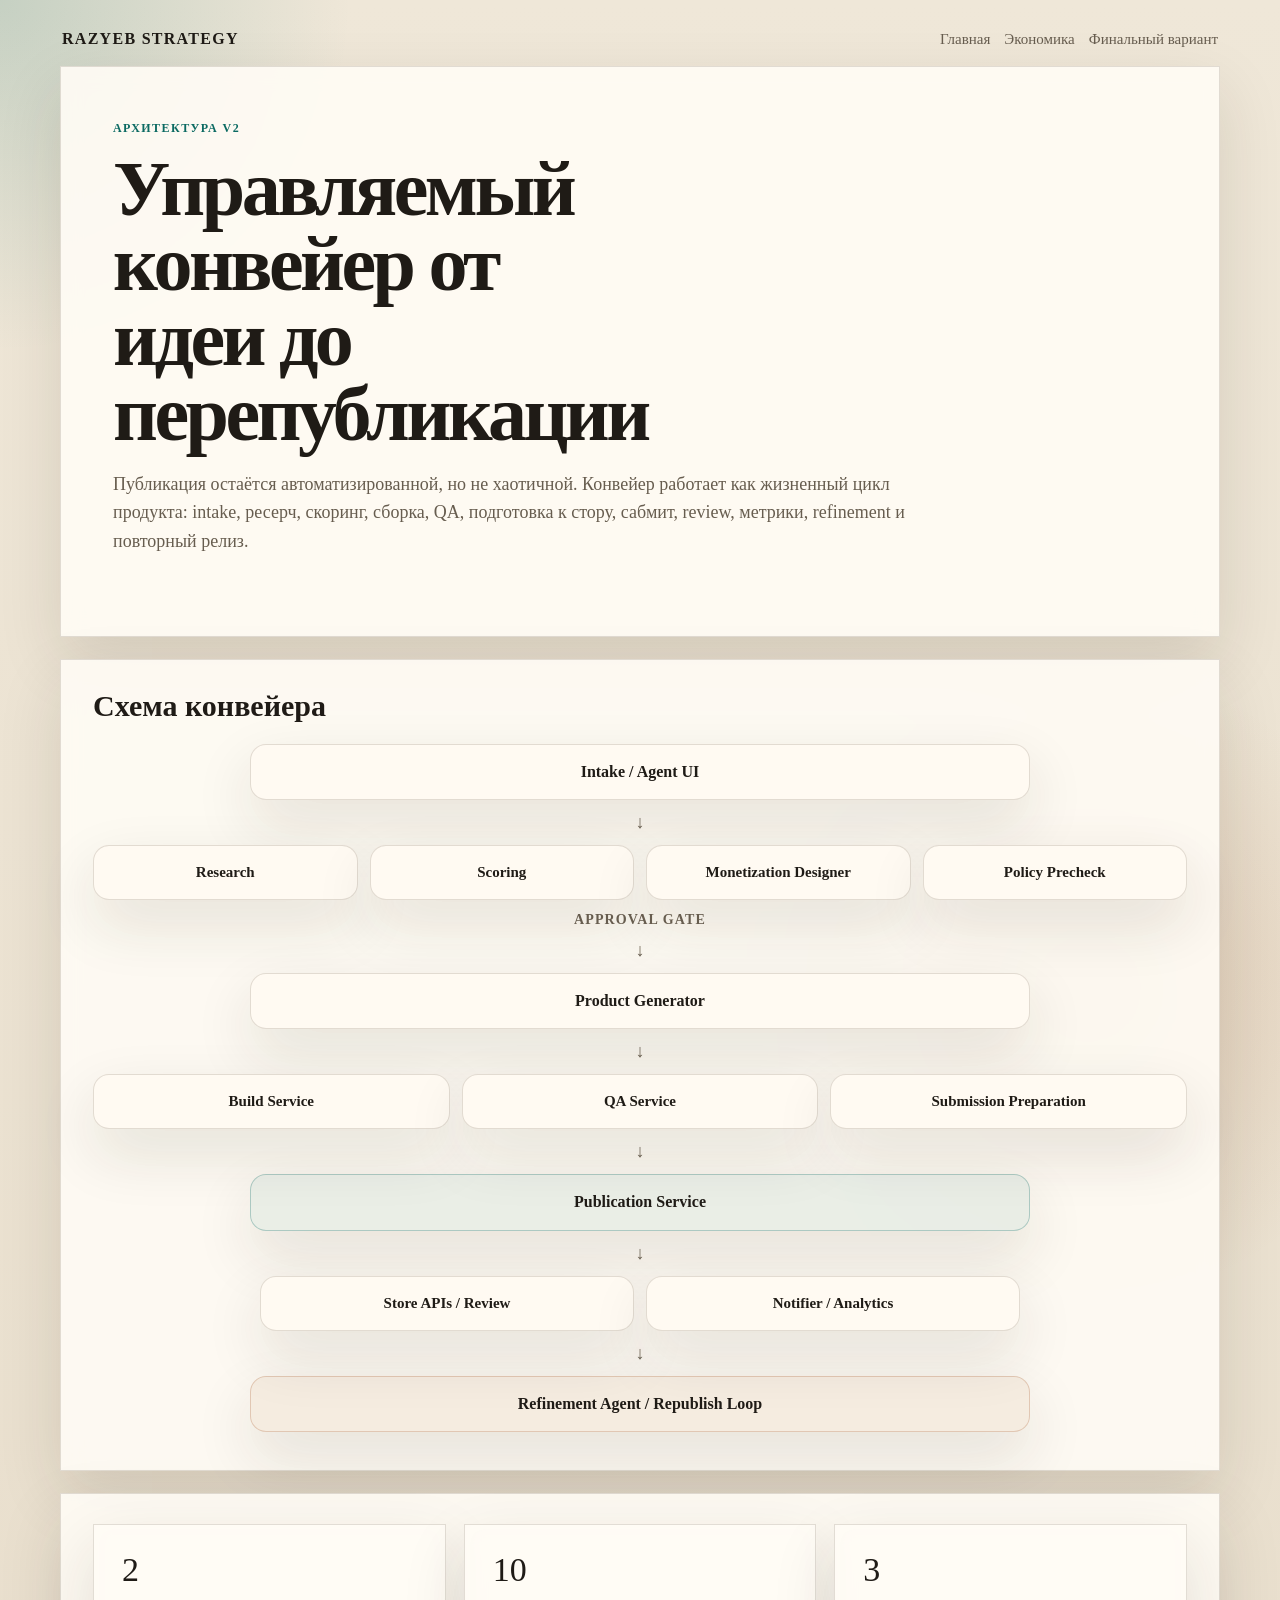
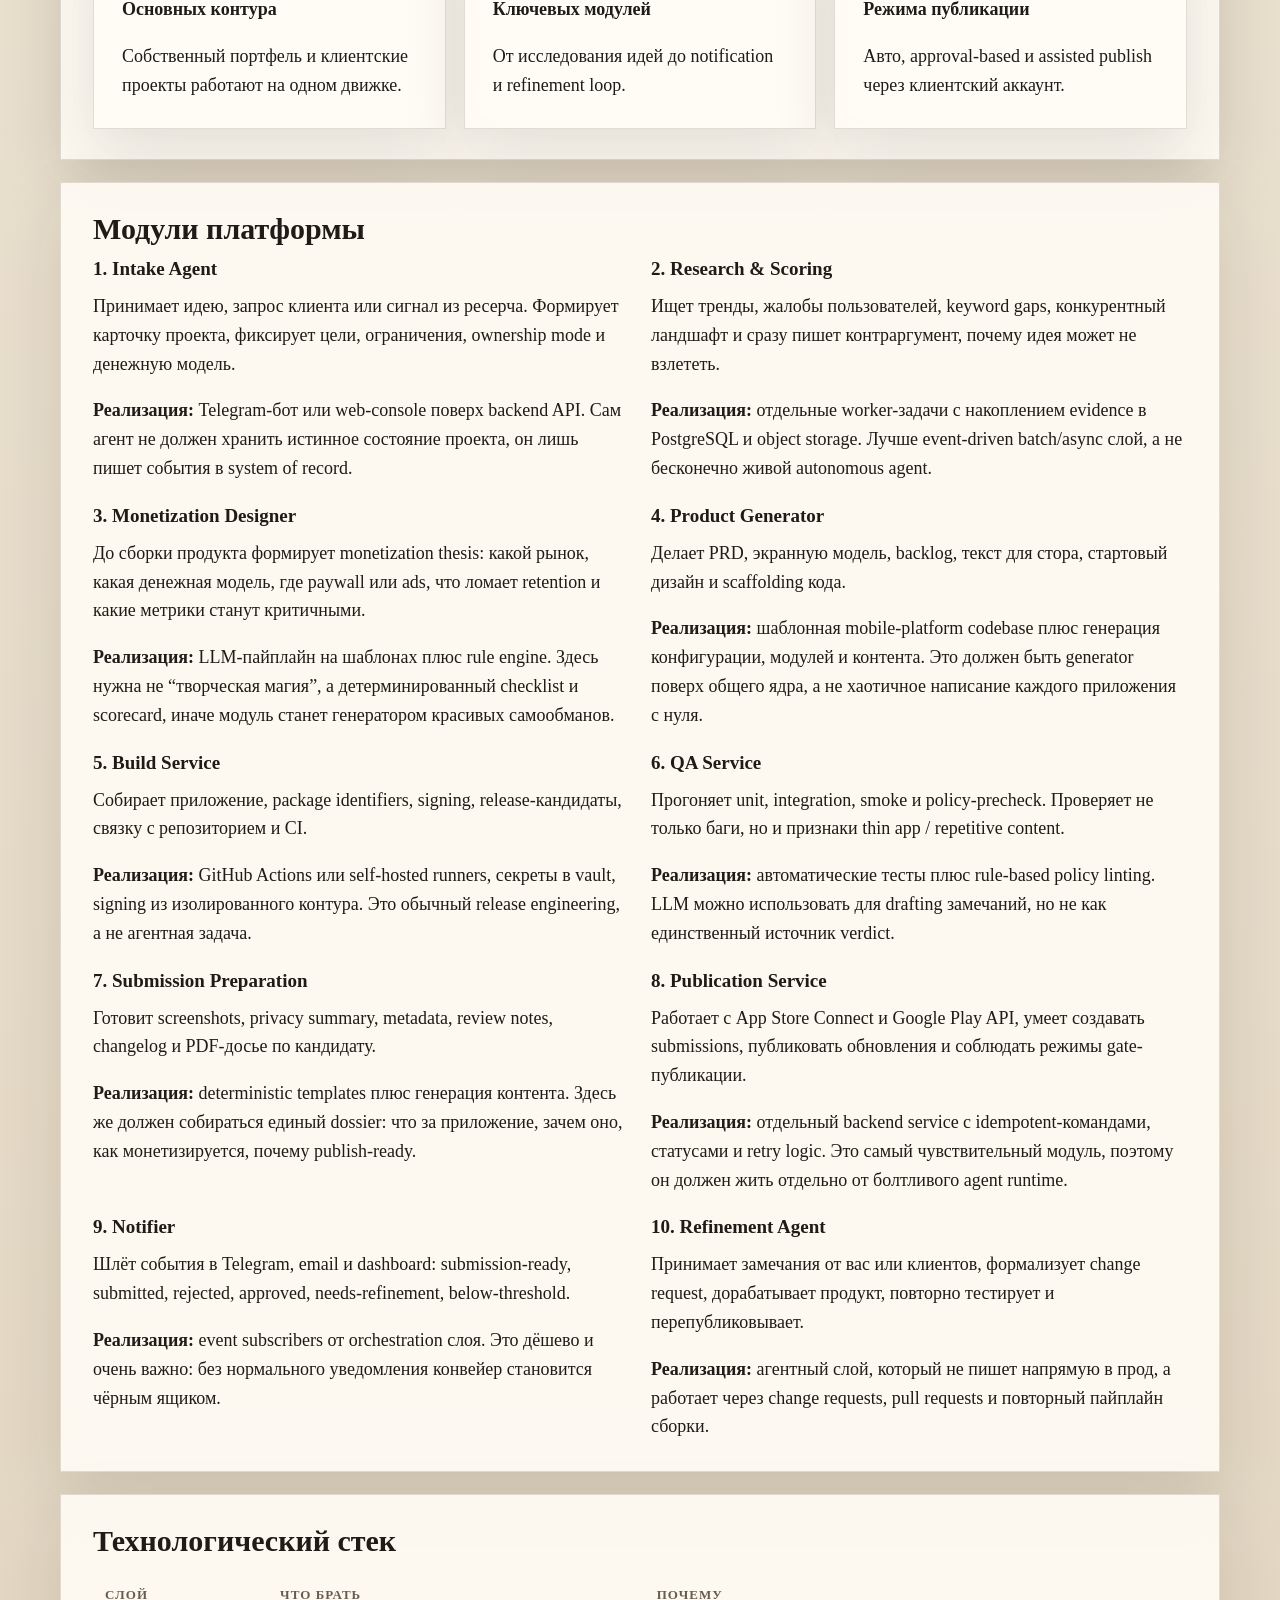
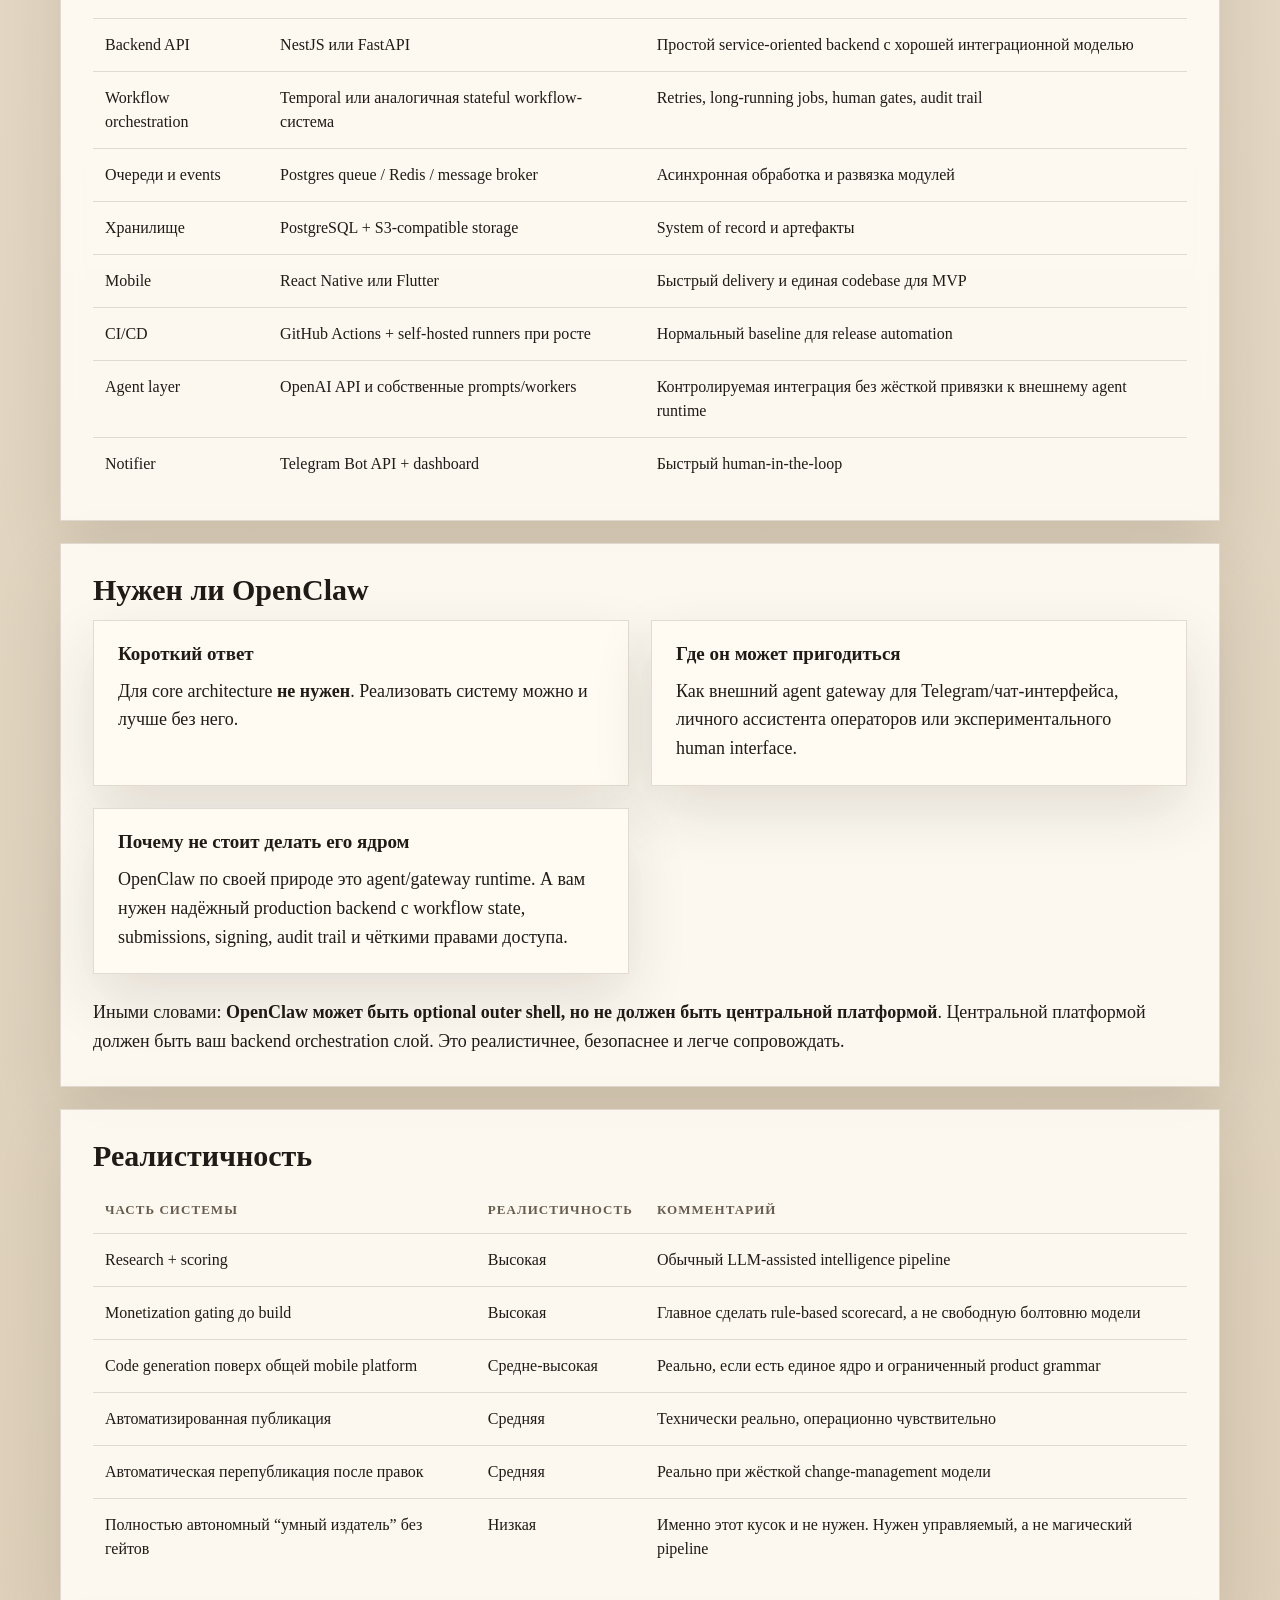
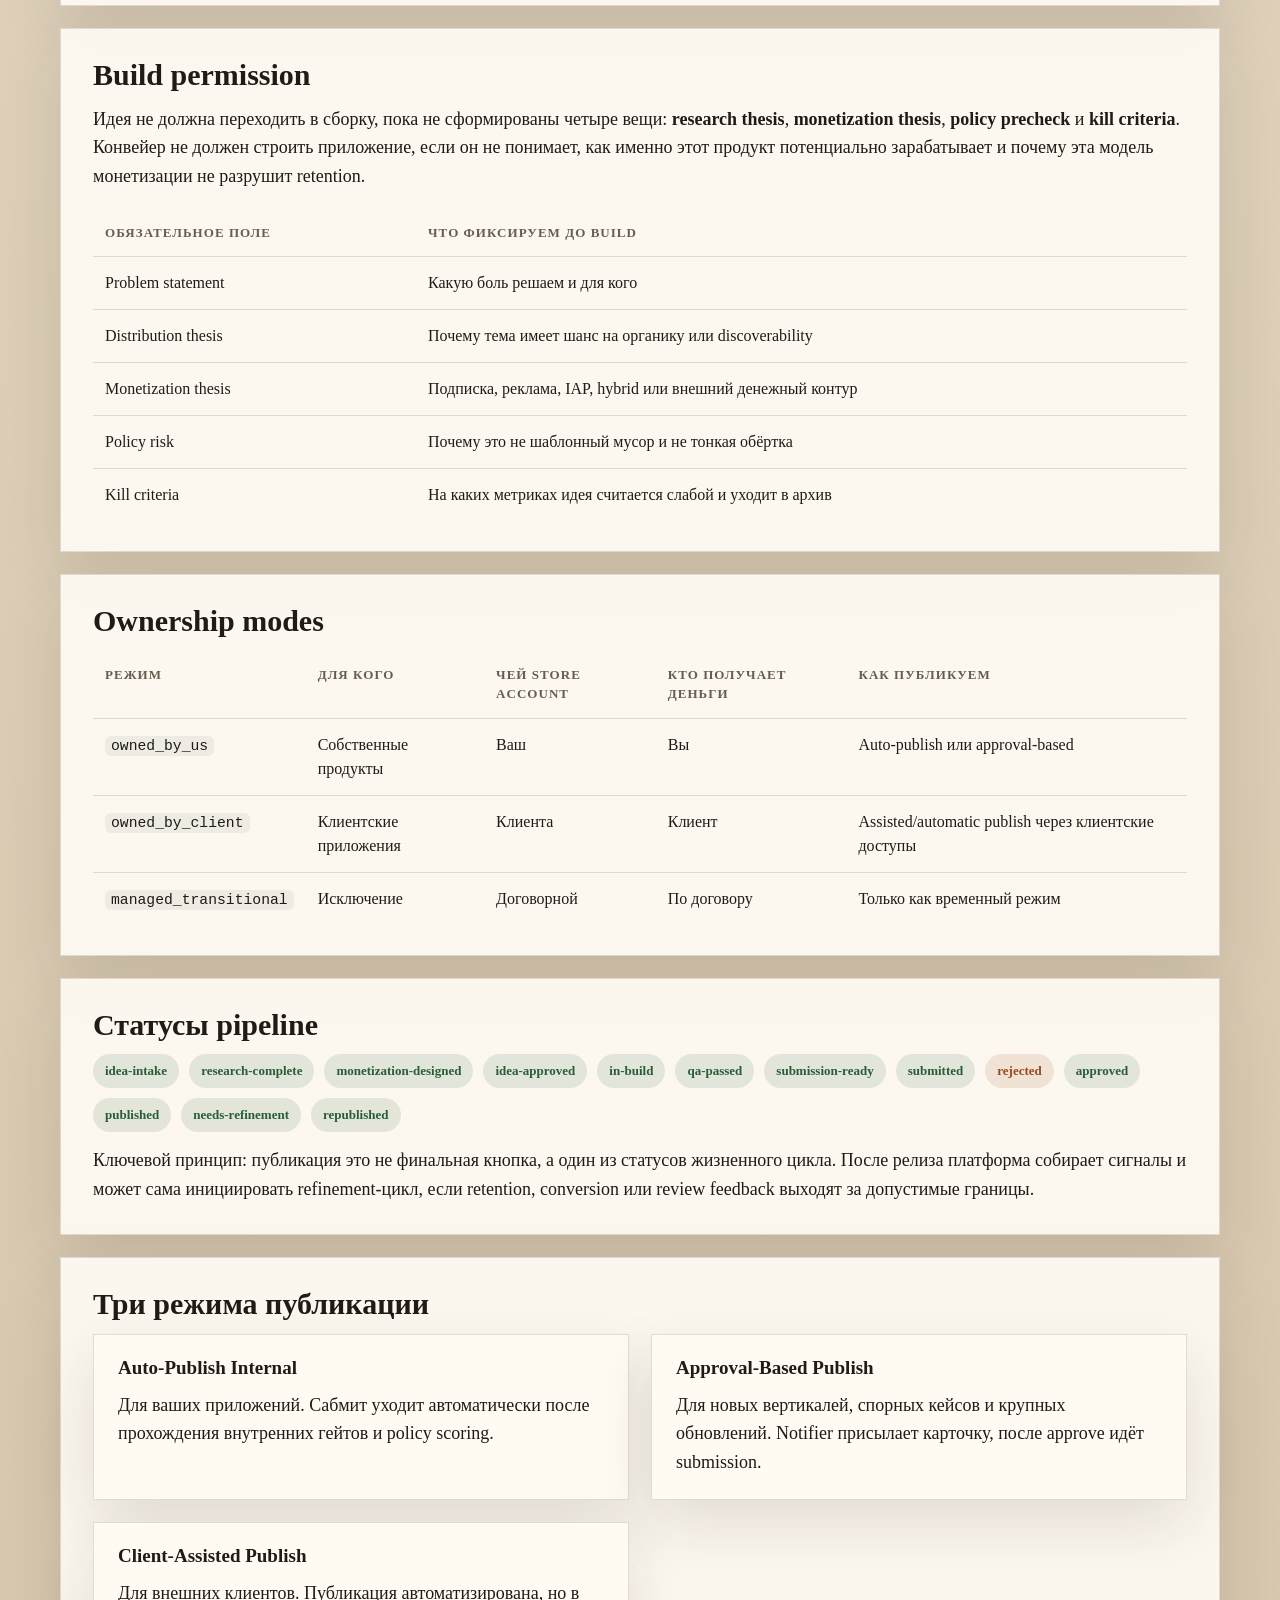
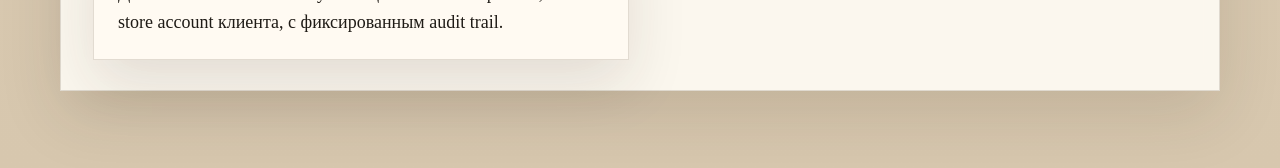
==== commit adb56455: "Refine navigation, costs detail, and architecture diagram" ====
--- a/architecture.html
+++ b/architecture.html
@@ -28,37 +28,36 @@
     </section>
 
     <section class="panel">
-      <h2>Текстовая схема</h2>
-      <div class="callout">
-<pre><code>Intake / Agent UI
-        |
-        v
-Research -> Scoring -> Monetization Designer -> Policy Precheck
-        |                                      |
-        +------------------- approval ---------+
-                           |
-                           v
-                    Product Generator
-                           |
-                           v
-                       Build Service
-                           |
-                           v
-                        QA Service
-                           |
-                           v
-                 Submission Preparation
-                           |
-                           v
-                    Publication Service
-                           |
-                           v
-           Store APIs / Review Status / Release Events
-                           |
-                           v
-              Notifier + Analytics + Refinement Agent
-                           |
-                           +------> Republish loop</code></pre>
+      <h2>Схема конвейера</h2>
+      <div class="diagram">
+        <div class="diagram-col">
+          <div class="diagram-box">Intake / Agent UI</div>
+          <div class="diagram-arrow">↓</div>
+          <div class="diagram-row">
+            <div class="diagram-box small">Research</div>
+            <div class="diagram-box small">Scoring</div>
+            <div class="diagram-box small">Monetization Designer</div>
+            <div class="diagram-box small">Policy Precheck</div>
+          </div>
+          <div class="diagram-merge">approval gate</div>
+          <div class="diagram-arrow">↓</div>
+          <div class="diagram-box">Product Generator</div>
+          <div class="diagram-arrow">↓</div>
+          <div class="diagram-row three">
+            <div class="diagram-box small">Build Service</div>
+            <div class="diagram-box small">QA Service</div>
+            <div class="diagram-box small">Submission Preparation</div>
+          </div>
+          <div class="diagram-arrow">↓</div>
+          <div class="diagram-box accent">Publication Service</div>
+          <div class="diagram-arrow">↓</div>
+          <div class="diagram-row two">
+            <div class="diagram-box small">Store APIs / Review</div>
+            <div class="diagram-box small">Notifier / Analytics</div>
+          </div>
+          <div class="diagram-arrow">↓</div>
+          <div class="diagram-box loop">Refinement Agent / Republish Loop</div>
+        </div>
       </div>
     </section>
 
--- a/site.css
+++ b/site.css
@@ -304,6 +304,75 @@
   background: var(--paper-solid);
 }
 
+.diagram {
+  padding: 8px 0;
+}
+
+.diagram-col {
+  display: flex;
+  flex-direction: column;
+  align-items: center;
+  gap: 12px;
+}
+
+.diagram-row {
+  width: 100%;
+  display: grid;
+  grid-template-columns: repeat(4, minmax(0, 1fr));
+  gap: 12px;
+}
+
+.diagram-row.three {
+  grid-template-columns: repeat(3, minmax(0, 1fr));
+}
+
+.diagram-row.two {
+  grid-template-columns: repeat(2, minmax(0, 1fr));
+  max-width: 760px;
+}
+
+.diagram-box {
+  width: min(780px, 100%);
+  padding: 16px 18px;
+  text-align: center;
+  border-radius: 16px;
+  border: 1px solid var(--line);
+  background: var(--paper-solid);
+  box-shadow: var(--shadow);
+  font-size: 16px;
+  line-height: 1.4;
+  font-weight: 700;
+}
+
+.diagram-box.small {
+  width: 100%;
+  font-size: 15px;
+  font-weight: 600;
+}
+
+.diagram-box.accent {
+  background: rgba(11, 106, 98, 0.08);
+  border-color: rgba(11, 106, 98, 0.28);
+}
+
+.diagram-box.loop {
+  background: rgba(158, 79, 29, 0.08);
+  border-color: rgba(158, 79, 29, 0.24);
+}
+
+.diagram-arrow,
+.diagram-merge {
+  color: var(--muted);
+  font-size: 18px;
+  font-weight: 700;
+}
+
+.diagram-merge {
+  font-size: 14px;
+  text-transform: uppercase;
+  letter-spacing: 0.08em;
+}
+
 .muted {
   color: var(--muted);
 }
@@ -315,7 +384,10 @@
 @media (max-width: 960px) {
   .panel-grid,
   .three-grid,
-  .list-grid {
+  .list-grid,
+  .diagram-row,
+  .diagram-row.three,
+  .diagram-row.two {
     grid-template-columns: 1fr;
   }
 
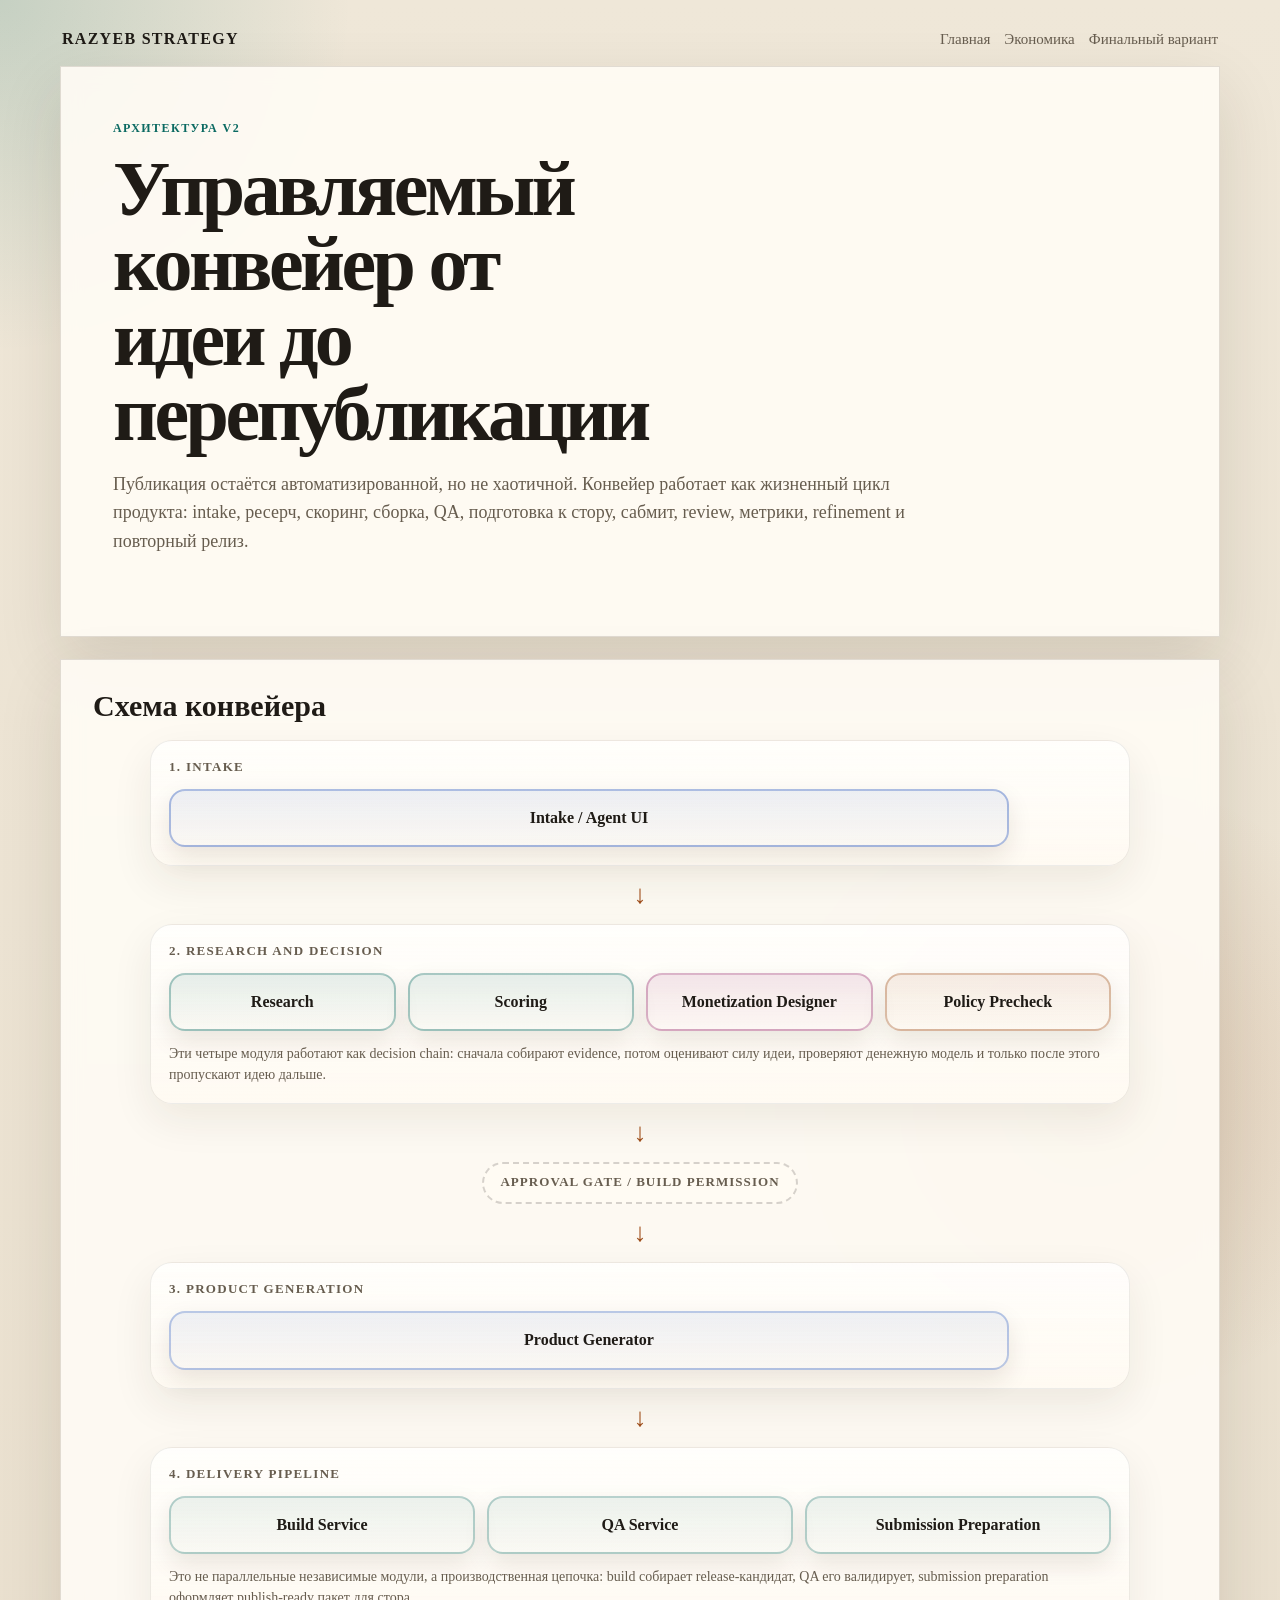
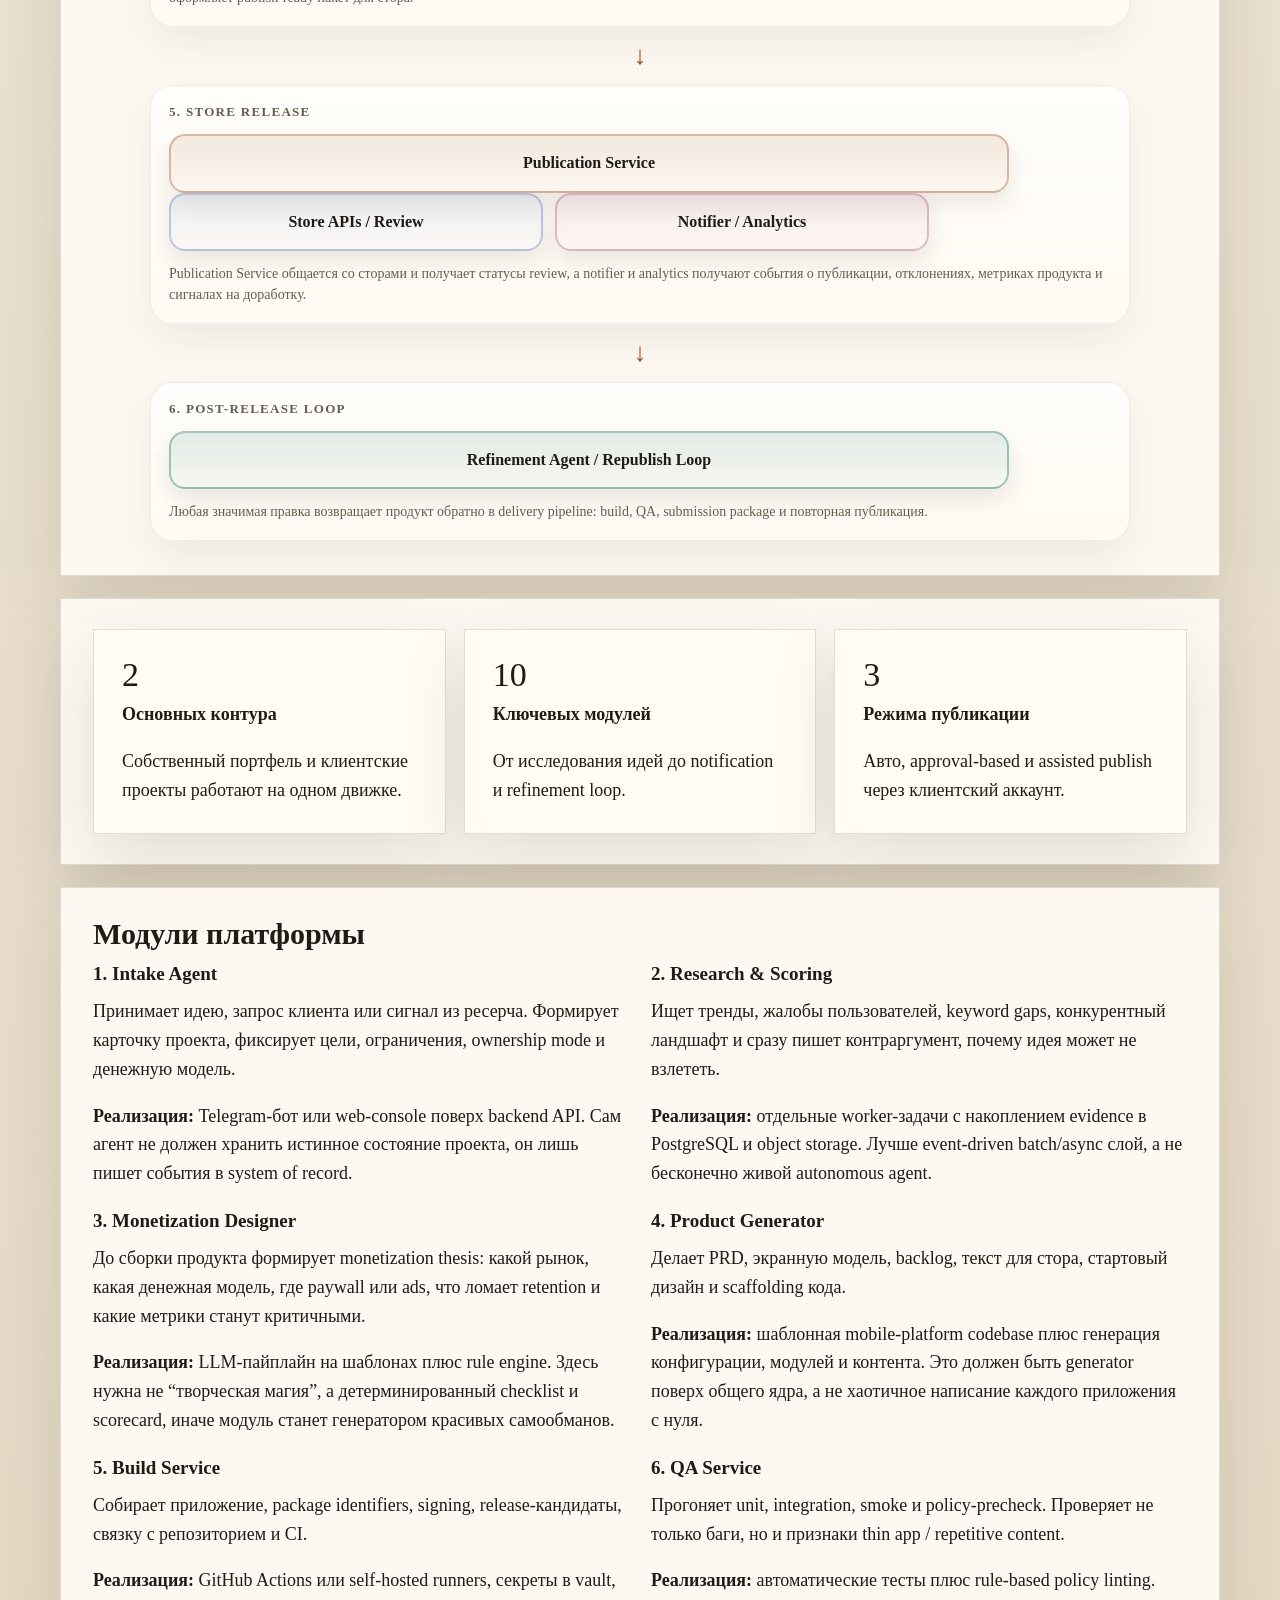
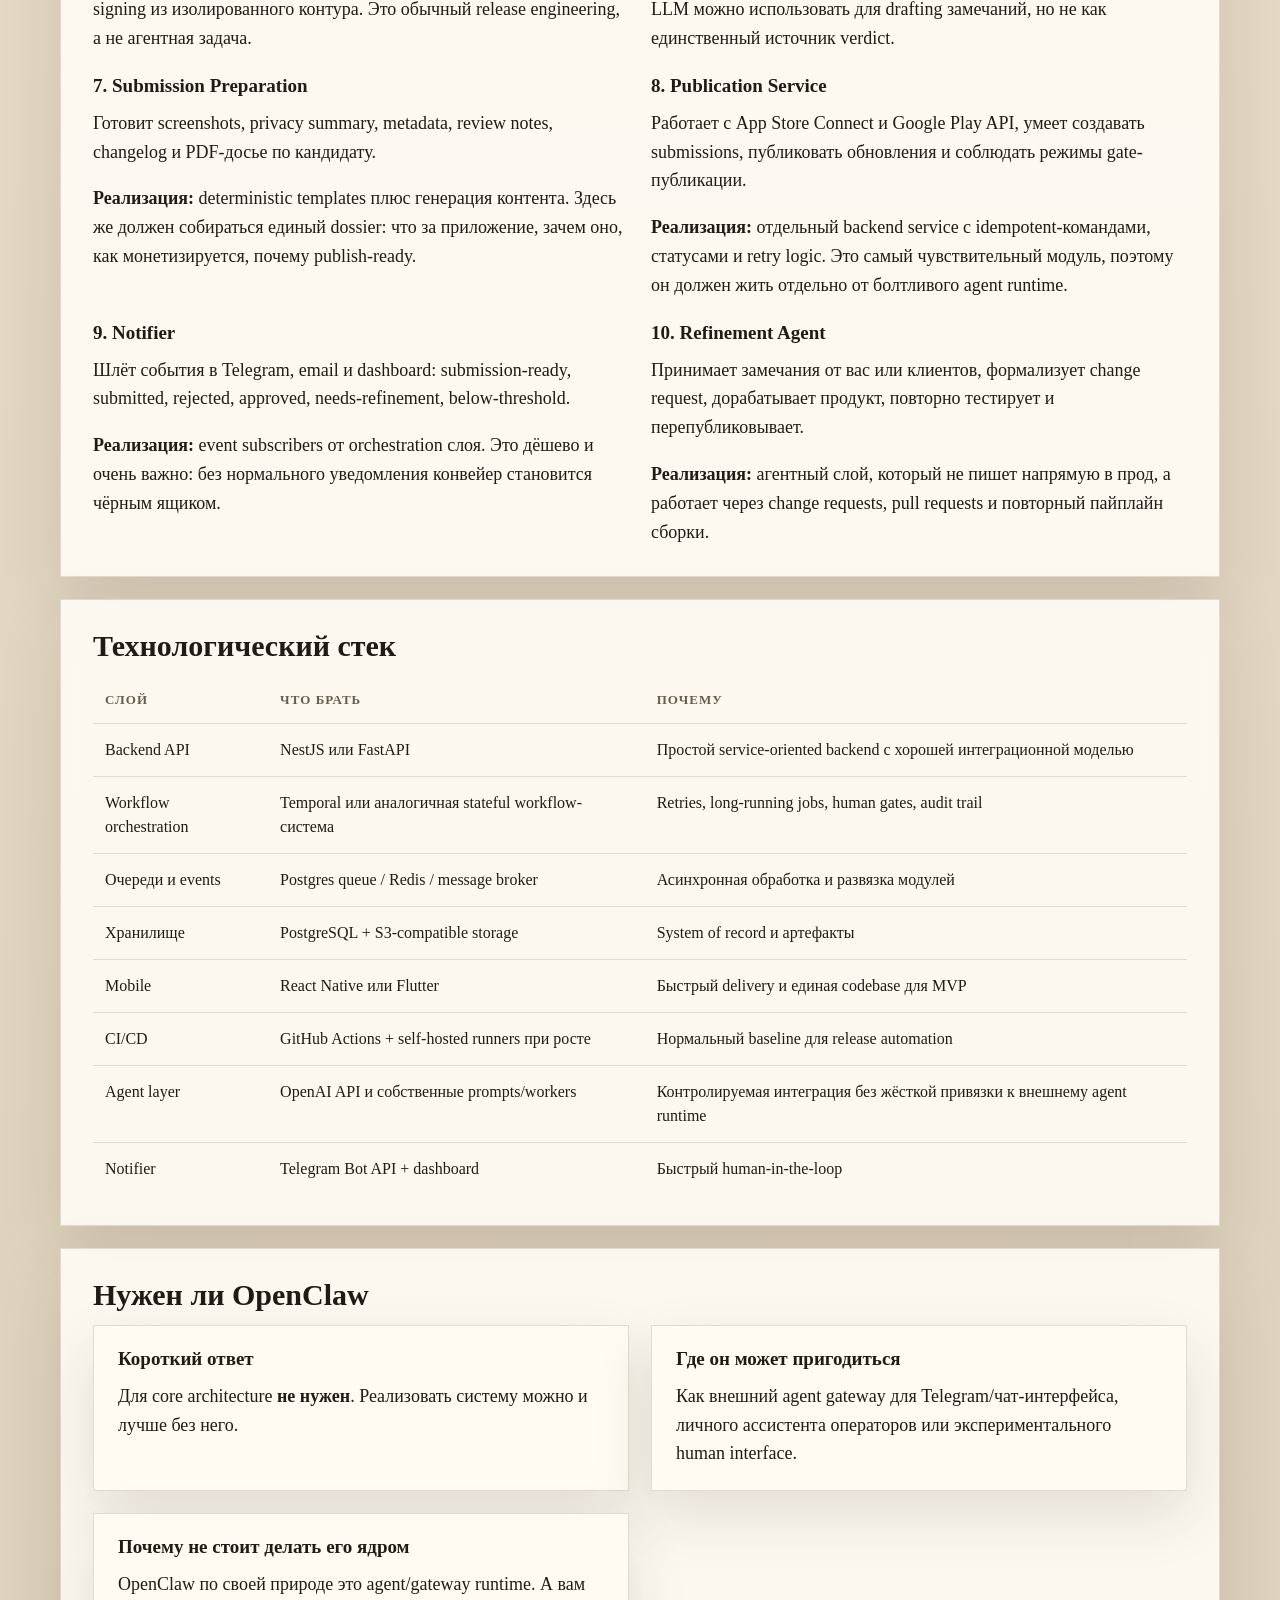
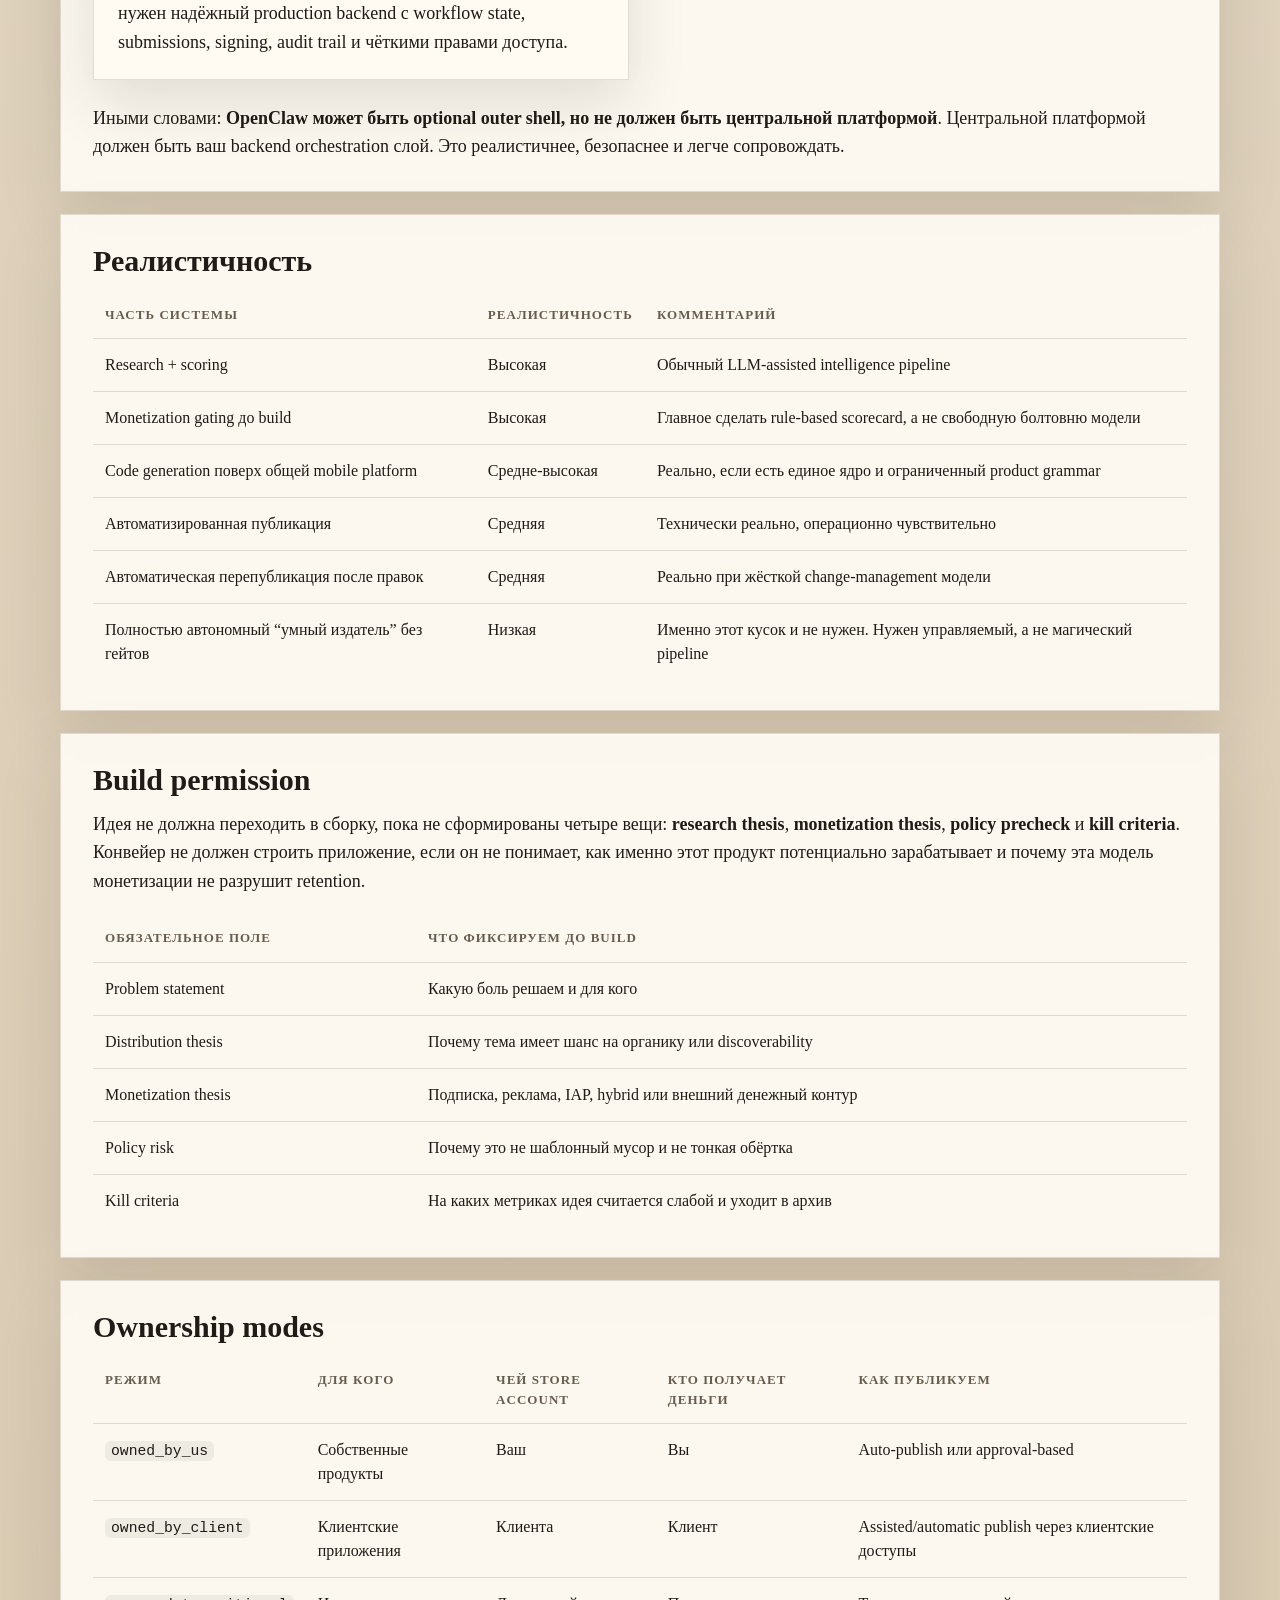
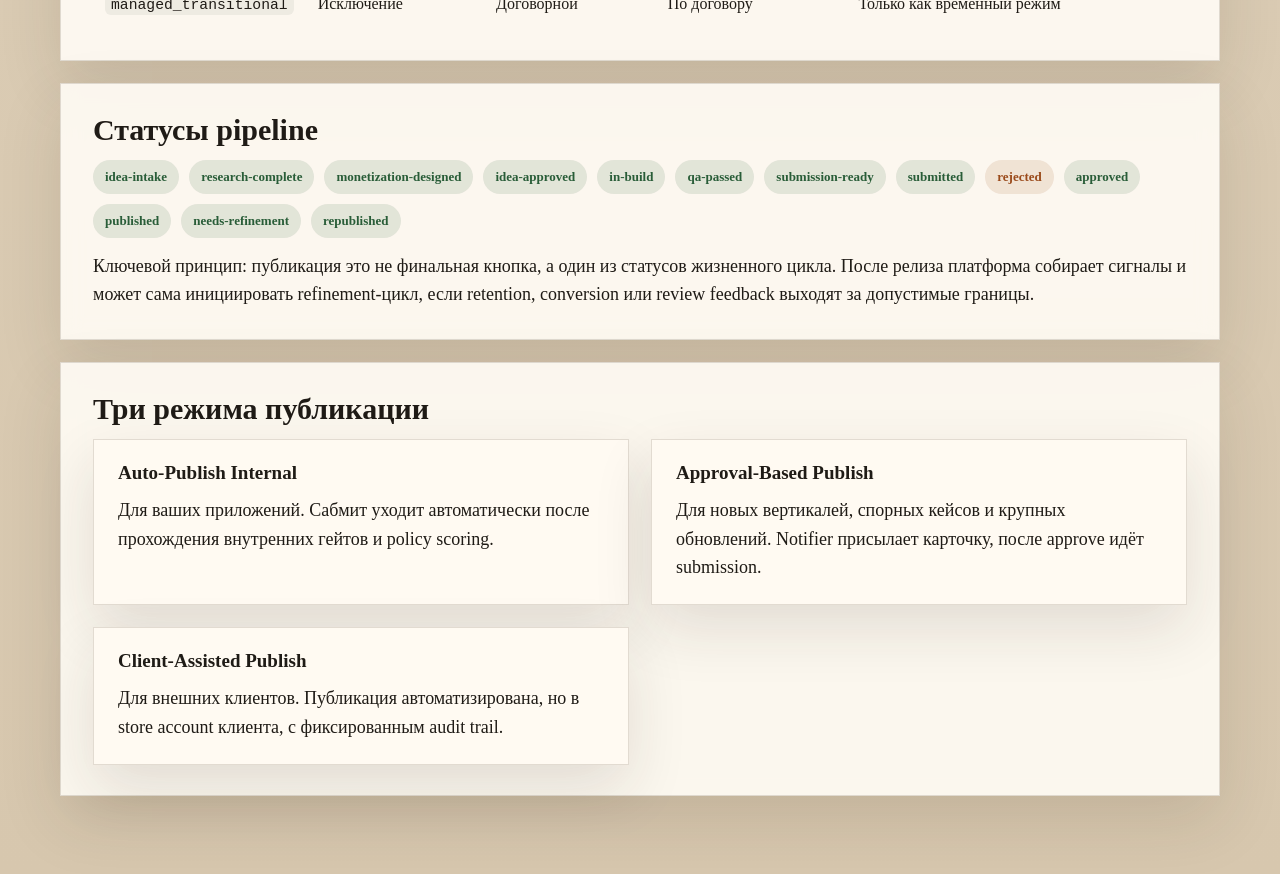
==== commit 03ff5348: "Clarify architecture diagram stages and flows" ====
--- a/architecture.html
+++ b/architecture.html
@@ -30,33 +30,78 @@
     <section class="panel">
       <h2>Схема конвейера</h2>
       <div class="diagram">
-        <div class="diagram-col">
-          <div class="diagram-box">Intake / Agent UI</div>
-          <div class="diagram-arrow">↓</div>
-          <div class="diagram-row">
-            <div class="diagram-box small">Research</div>
-            <div class="diagram-box small">Scoring</div>
-            <div class="diagram-box small">Monetization Designer</div>
-            <div class="diagram-box small">Policy Precheck</div>
-          </div>
-          <div class="diagram-merge">approval gate</div>
-          <div class="diagram-arrow">↓</div>
-          <div class="diagram-box">Product Generator</div>
-          <div class="diagram-arrow">↓</div>
+        <div class="diagram-stage">
+          <div class="diagram-stage-title">1. Intake</div>
+          <div class="diagram-box stage-intake">Intake / Agent UI</div>
+        </div>
+
+        <div class="diagram-link">↓</div>
+
+        <div class="diagram-stage">
+          <div class="diagram-stage-title">2. Research and Decision</div>
+          <div class="diagram-row four">
+            <div class="diagram-box stage-research">Research</div>
+            <div class="diagram-box stage-research">Scoring</div>
+            <div class="diagram-box stage-money">Monetization Designer</div>
+            <div class="diagram-box stage-policy">Policy Precheck</div>
+          </div>
+          <div class="diagram-caption">
+            Эти четыре модуля работают как decision chain: сначала собирают evidence,
+            потом оценивают силу идеи, проверяют денежную модель и только после этого
+            пропускают идею дальше.
+          </div>
+        </div>
+
+        <div class="diagram-link">↓</div>
+        <div class="diagram-gate">Approval Gate / Build Permission</div>
+        <div class="diagram-link">↓</div>
+
+        <div class="diagram-stage">
+          <div class="diagram-stage-title">3. Product Generation</div>
+          <div class="diagram-box stage-product">Product Generator</div>
+        </div>
+
+        <div class="diagram-link">↓</div>
+
+        <div class="diagram-stage">
+          <div class="diagram-stage-title">4. Delivery Pipeline</div>
           <div class="diagram-row three">
-            <div class="diagram-box small">Build Service</div>
-            <div class="diagram-box small">QA Service</div>
-            <div class="diagram-box small">Submission Preparation</div>
-          </div>
-          <div class="diagram-arrow">↓</div>
-          <div class="diagram-box accent">Publication Service</div>
-          <div class="diagram-arrow">↓</div>
+            <div class="diagram-box stage-delivery">Build Service</div>
+            <div class="diagram-box stage-delivery">QA Service</div>
+            <div class="diagram-box stage-delivery">Submission Preparation</div>
+          </div>
+          <div class="diagram-caption">
+            Это не параллельные независимые модули, а производственная цепочка:
+            build собирает release-кандидат, QA его валидирует, submission preparation
+            оформляет publish-ready пакет для стора.
+          </div>
+        </div>
+
+        <div class="diagram-link">↓</div>
+
+        <div class="diagram-stage">
+          <div class="diagram-stage-title">5. Store Release</div>
+          <div class="diagram-box stage-publication">Publication Service</div>
           <div class="diagram-row two">
-            <div class="diagram-box small">Store APIs / Review</div>
-            <div class="diagram-box small">Notifier / Analytics</div>
-          </div>
-          <div class="diagram-arrow">↓</div>
-          <div class="diagram-box loop">Refinement Agent / Republish Loop</div>
+            <div class="diagram-box stage-external">Store APIs / Review</div>
+            <div class="diagram-box stage-observe">Notifier / Analytics</div>
+          </div>
+          <div class="diagram-caption">
+            Publication Service общается со сторами и получает статусы review,
+            а notifier и analytics получают события о публикации, отклонениях,
+            метриках продукта и сигналах на доработку.
+          </div>
+        </div>
+
+        <div class="diagram-link">↓</div>
+
+        <div class="diagram-stage">
+          <div class="diagram-stage-title">6. Post-Release Loop</div>
+          <div class="diagram-box stage-loop">Refinement Agent / Republish Loop</div>
+          <div class="diagram-caption">
+            Любая значимая правка возвращает продукт обратно в delivery pipeline:
+            build, QA, submission package и повторная публикация.
+          </div>
         </div>
       </div>
     </section>
--- a/site.css
+++ b/site.css
@@ -8,6 +8,8 @@
   --line: rgba(77, 59, 39, 0.16);
   --accent: #0b6a62;
   --accent-2: #9e4f1d;
+  --accent-3: #1548b7;
+  --accent-4: #8a145c;
   --good: #295d38;
   --warn: #9a4a1a;
   --soft-good: rgba(41, 93, 56, 0.12);
@@ -305,14 +307,31 @@
 }
 
 .diagram {
-  padding: 8px 0;
-}
-
-.diagram-col {
+  padding: 4px 0;
   display: flex;
   flex-direction: column;
   align-items: center;
-  gap: 12px;
+  gap: 14px;
+}
+
+.diagram-stage {
+  width: 100%;
+  max-width: 980px;
+  padding: 18px;
+  border-radius: 22px;
+  border: 1px solid rgba(32, 27, 22, 0.08);
+  background:
+    linear-gradient(180deg, rgba(255, 255, 255, 0.72), rgba(255, 250, 242, 0.92));
+  box-shadow: 0 16px 40px rgba(47, 33, 14, 0.08);
+}
+
+.diagram-stage-title {
+  margin-bottom: 14px;
+  color: var(--muted);
+  font-size: 13px;
+  font-weight: 700;
+  text-transform: uppercase;
+  letter-spacing: 0.1em;
 }
 
 .diagram-row {
@@ -332,45 +351,92 @@
 }
 
 .diagram-box {
-  width: min(780px, 100%);
+  width: min(840px, 100%);
   padding: 16px 18px;
   text-align: center;
   border-radius: 16px;
-  border: 1px solid var(--line);
-  background: var(--paper-solid);
-  box-shadow: var(--shadow);
+  border: 2px solid transparent;
+  background: #fffdf8;
+  box-shadow: 0 10px 24px rgba(47, 33, 14, 0.10);
   font-size: 16px;
   line-height: 1.4;
   font-weight: 700;
 }
 
-.diagram-box.small {
-  width: 100%;
-  font-size: 15px;
-  font-weight: 600;
-}
-
-.diagram-box.accent {
-  background: rgba(11, 106, 98, 0.08);
+.stage-intake {
+  border-color: rgba(21, 72, 183, 0.34);
+  background: linear-gradient(180deg, rgba(21, 72, 183, 0.08), rgba(21, 72, 183, 0.02));
+}
+
+.stage-research {
+  border-color: rgba(11, 106, 98, 0.34);
+  background: linear-gradient(180deg, rgba(11, 106, 98, 0.10), rgba(11, 106, 98, 0.02));
+}
+
+.stage-money {
+  border-color: rgba(138, 20, 92, 0.30);
+  background: linear-gradient(180deg, rgba(138, 20, 92, 0.10), rgba(138, 20, 92, 0.02));
+}
+
+.stage-policy {
+  border-color: rgba(158, 79, 29, 0.34);
+  background: linear-gradient(180deg, rgba(158, 79, 29, 0.10), rgba(158, 79, 29, 0.02));
+}
+
+.stage-product {
+  border-color: rgba(21, 72, 183, 0.28);
+  background: linear-gradient(180deg, rgba(21, 72, 183, 0.07), rgba(21, 72, 183, 0.02));
+}
+
+.stage-delivery {
   border-color: rgba(11, 106, 98, 0.28);
-}
-
-.diagram-box.loop {
-  background: rgba(158, 79, 29, 0.08);
-  border-color: rgba(158, 79, 29, 0.24);
-}
-
-.diagram-arrow,
-.diagram-merge {
-  color: var(--muted);
-  font-size: 18px;
-  font-weight: 700;
-}
-
-.diagram-merge {
+  background: linear-gradient(180deg, rgba(11, 106, 98, 0.08), rgba(11, 106, 98, 0.02));
+}
+
+.stage-publication {
+  border-color: rgba(158, 79, 29, 0.36);
+  background: linear-gradient(180deg, rgba(158, 79, 29, 0.12), rgba(158, 79, 29, 0.03));
+}
+
+.stage-external {
+  border-color: rgba(21, 72, 183, 0.26);
+  background: linear-gradient(180deg, rgba(21, 72, 183, 0.08), rgba(21, 72, 183, 0.02));
+}
+
+.stage-observe {
+  border-color: rgba(138, 20, 92, 0.26);
+  background: linear-gradient(180deg, rgba(138, 20, 92, 0.08), rgba(138, 20, 92, 0.02));
+}
+
+.stage-loop {
+  border-color: rgba(11, 106, 98, 0.36);
+  background: linear-gradient(180deg, rgba(11, 106, 98, 0.12), rgba(11, 106, 98, 0.03));
+}
+
+.diagram-link {
+  color: var(--accent-2);
+  font-size: 26px;
+  font-weight: 700;
+}
+
+.diagram-gate {
+  min-height: 42px;
+  padding: 10px 16px;
+  border-radius: 999px;
+  border: 2px dashed rgba(31, 27, 22, 0.18);
+  background: rgba(255, 251, 243, 0.88);
+  color: var(--muted);
+  font-size: 13px;
+  text-transform: uppercase;
+  letter-spacing: 0.08em;
+  font-weight: 700;
+}
+
+.diagram-caption {
+  margin-top: 12px;
+  color: var(--muted);
   font-size: 14px;
-  text-transform: uppercase;
-  letter-spacing: 0.08em;
+  line-height: 1.5;
 }
 
 .muted {
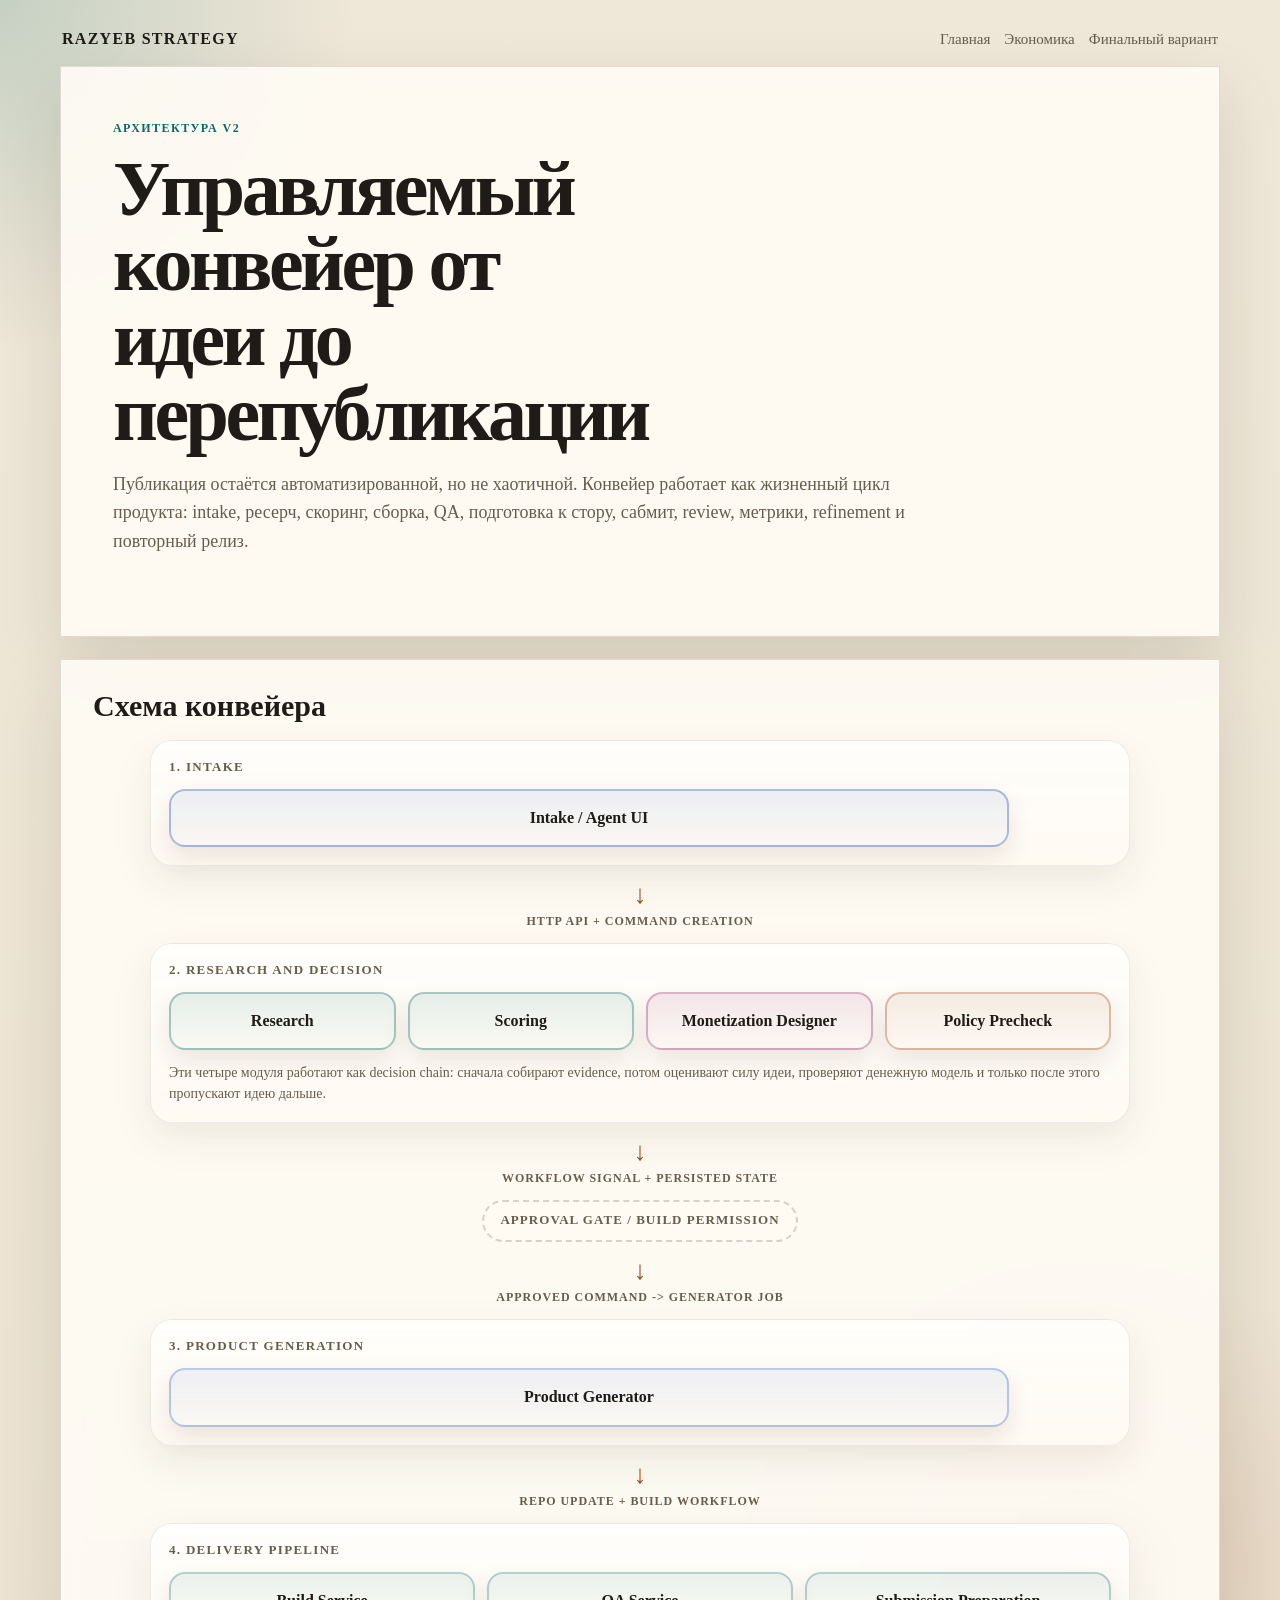
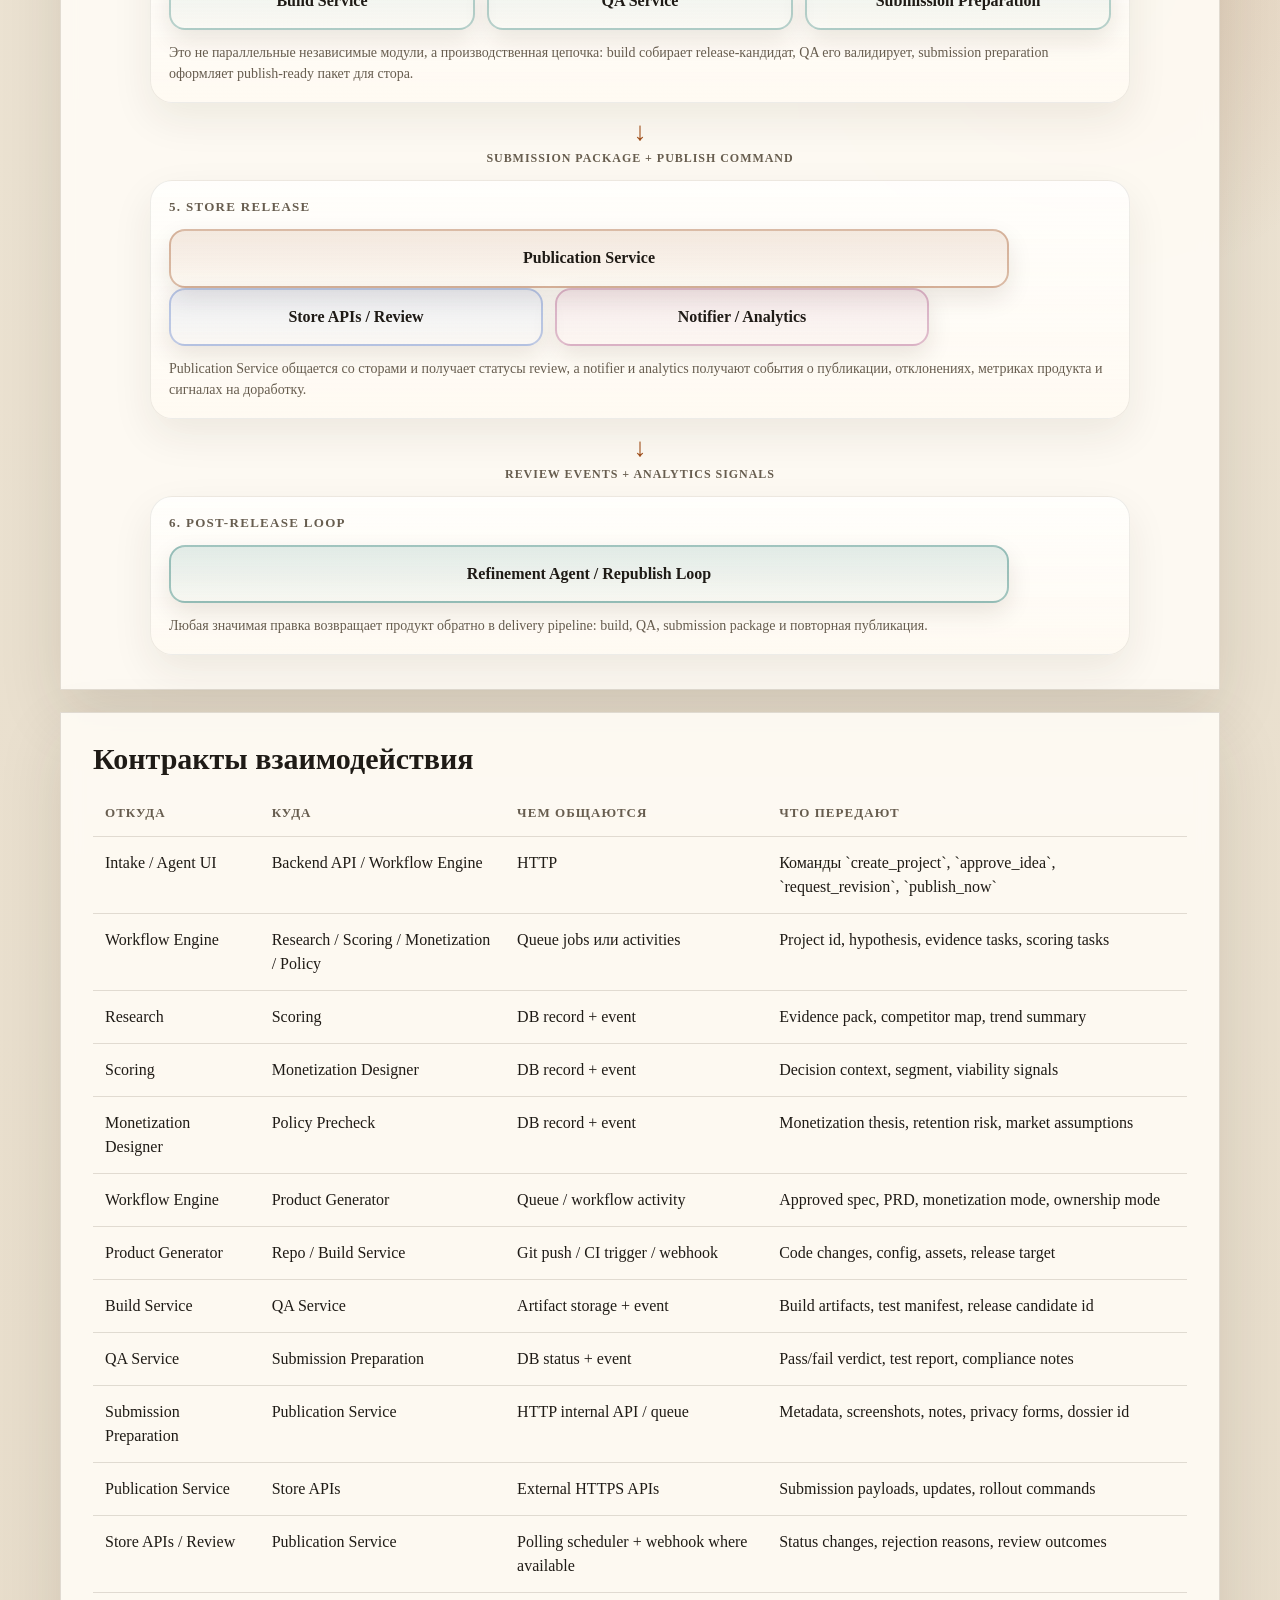
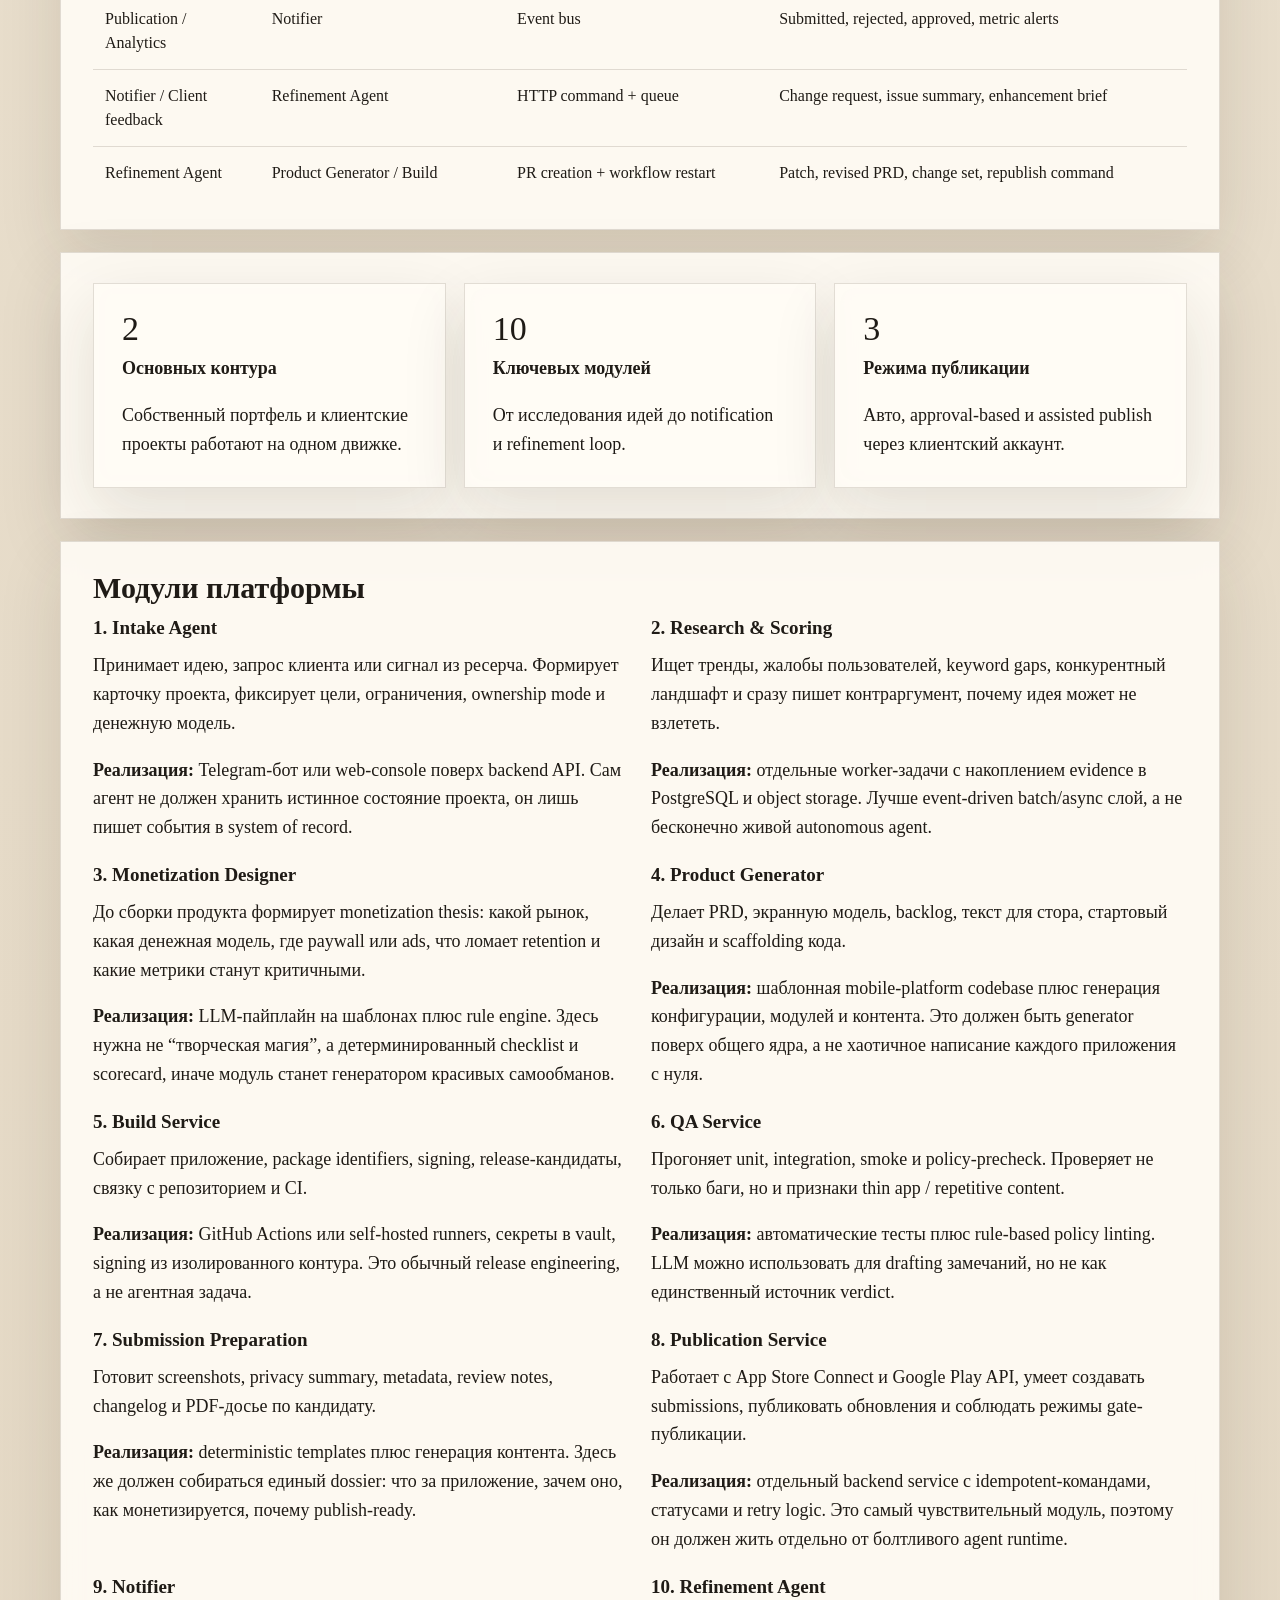
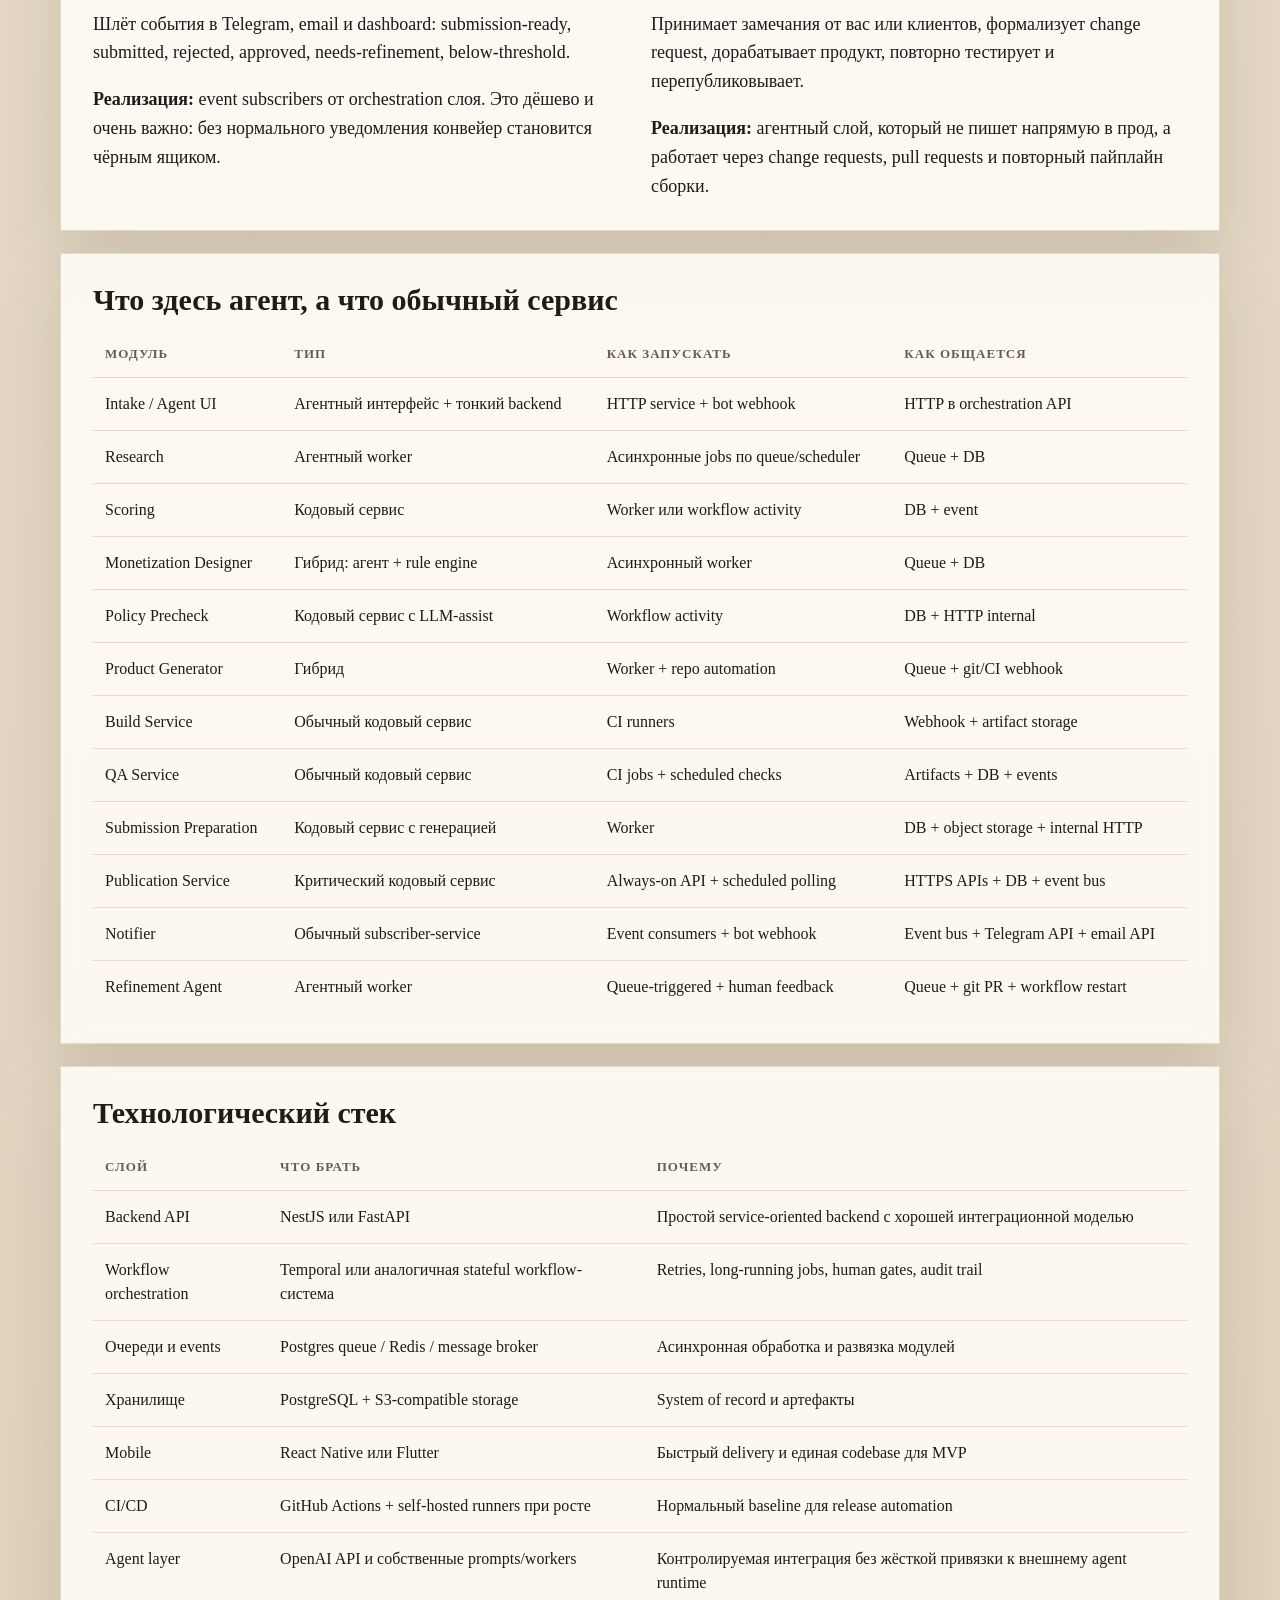
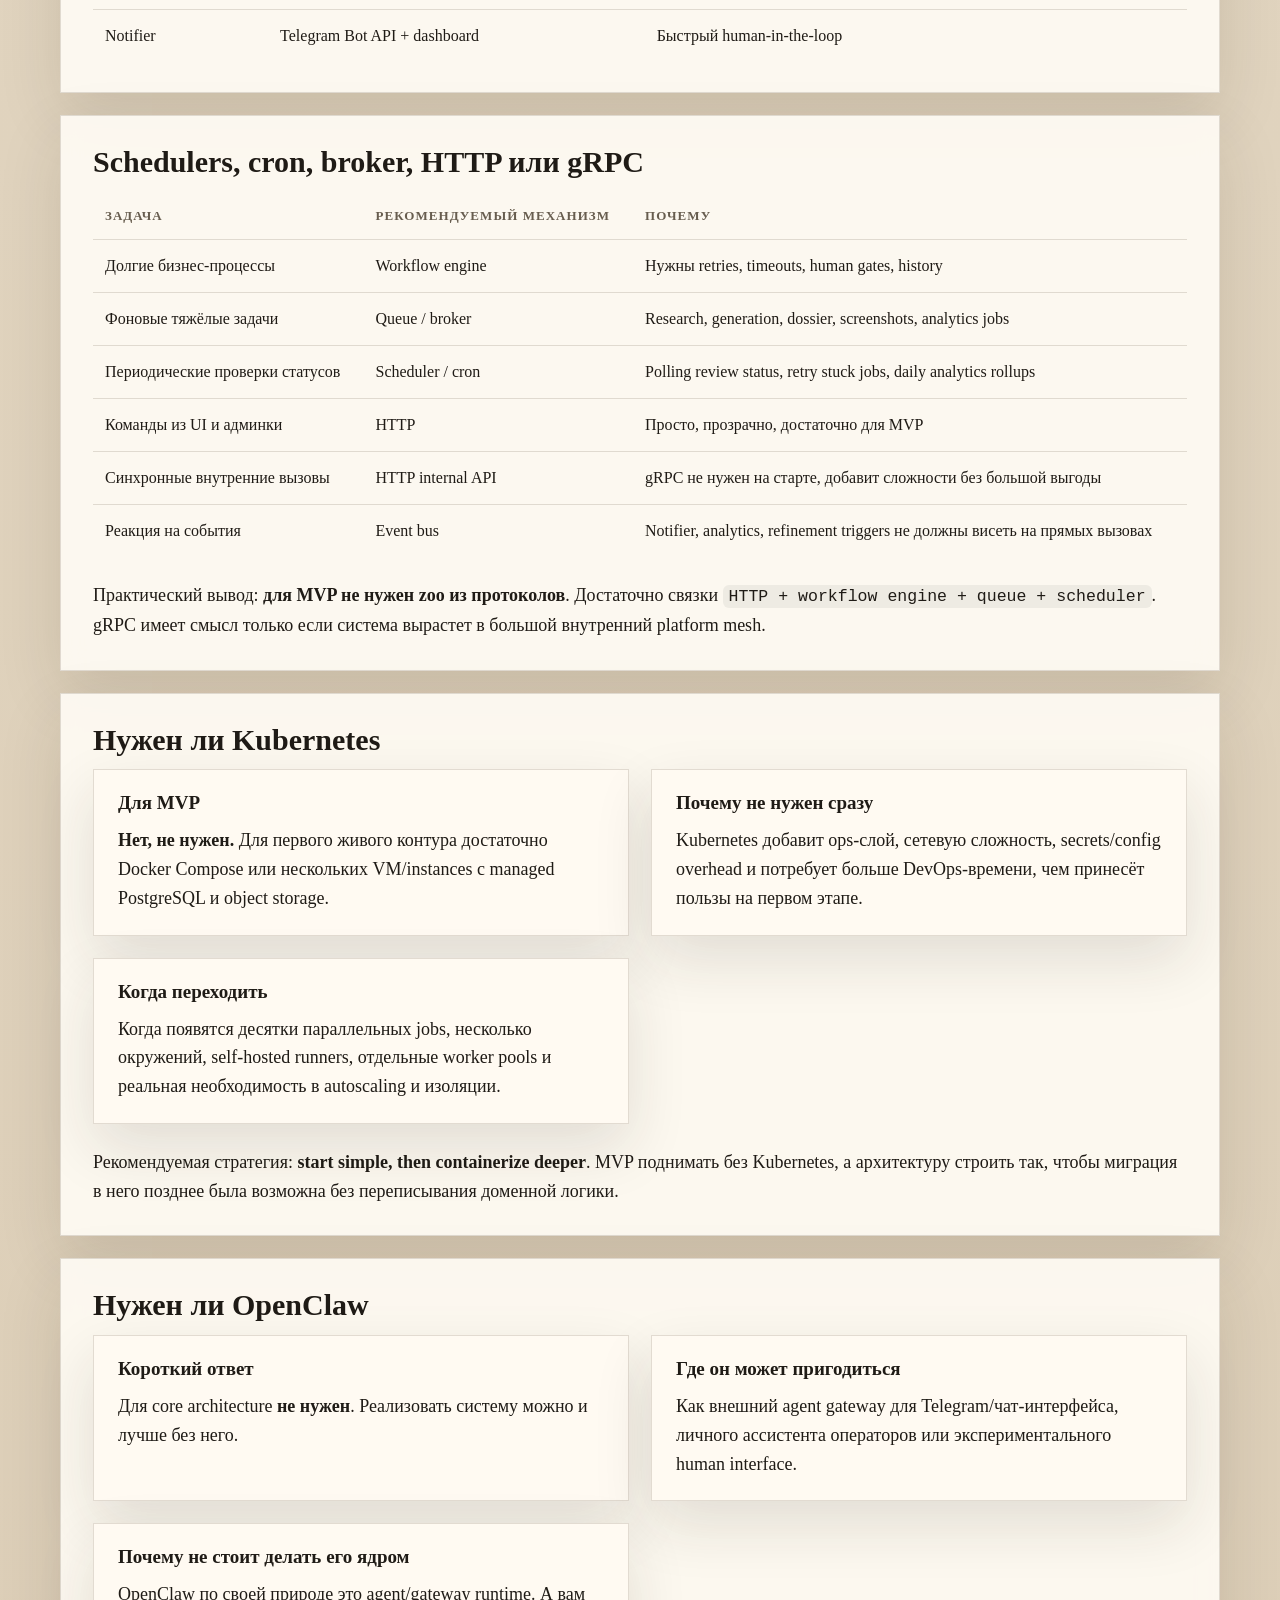
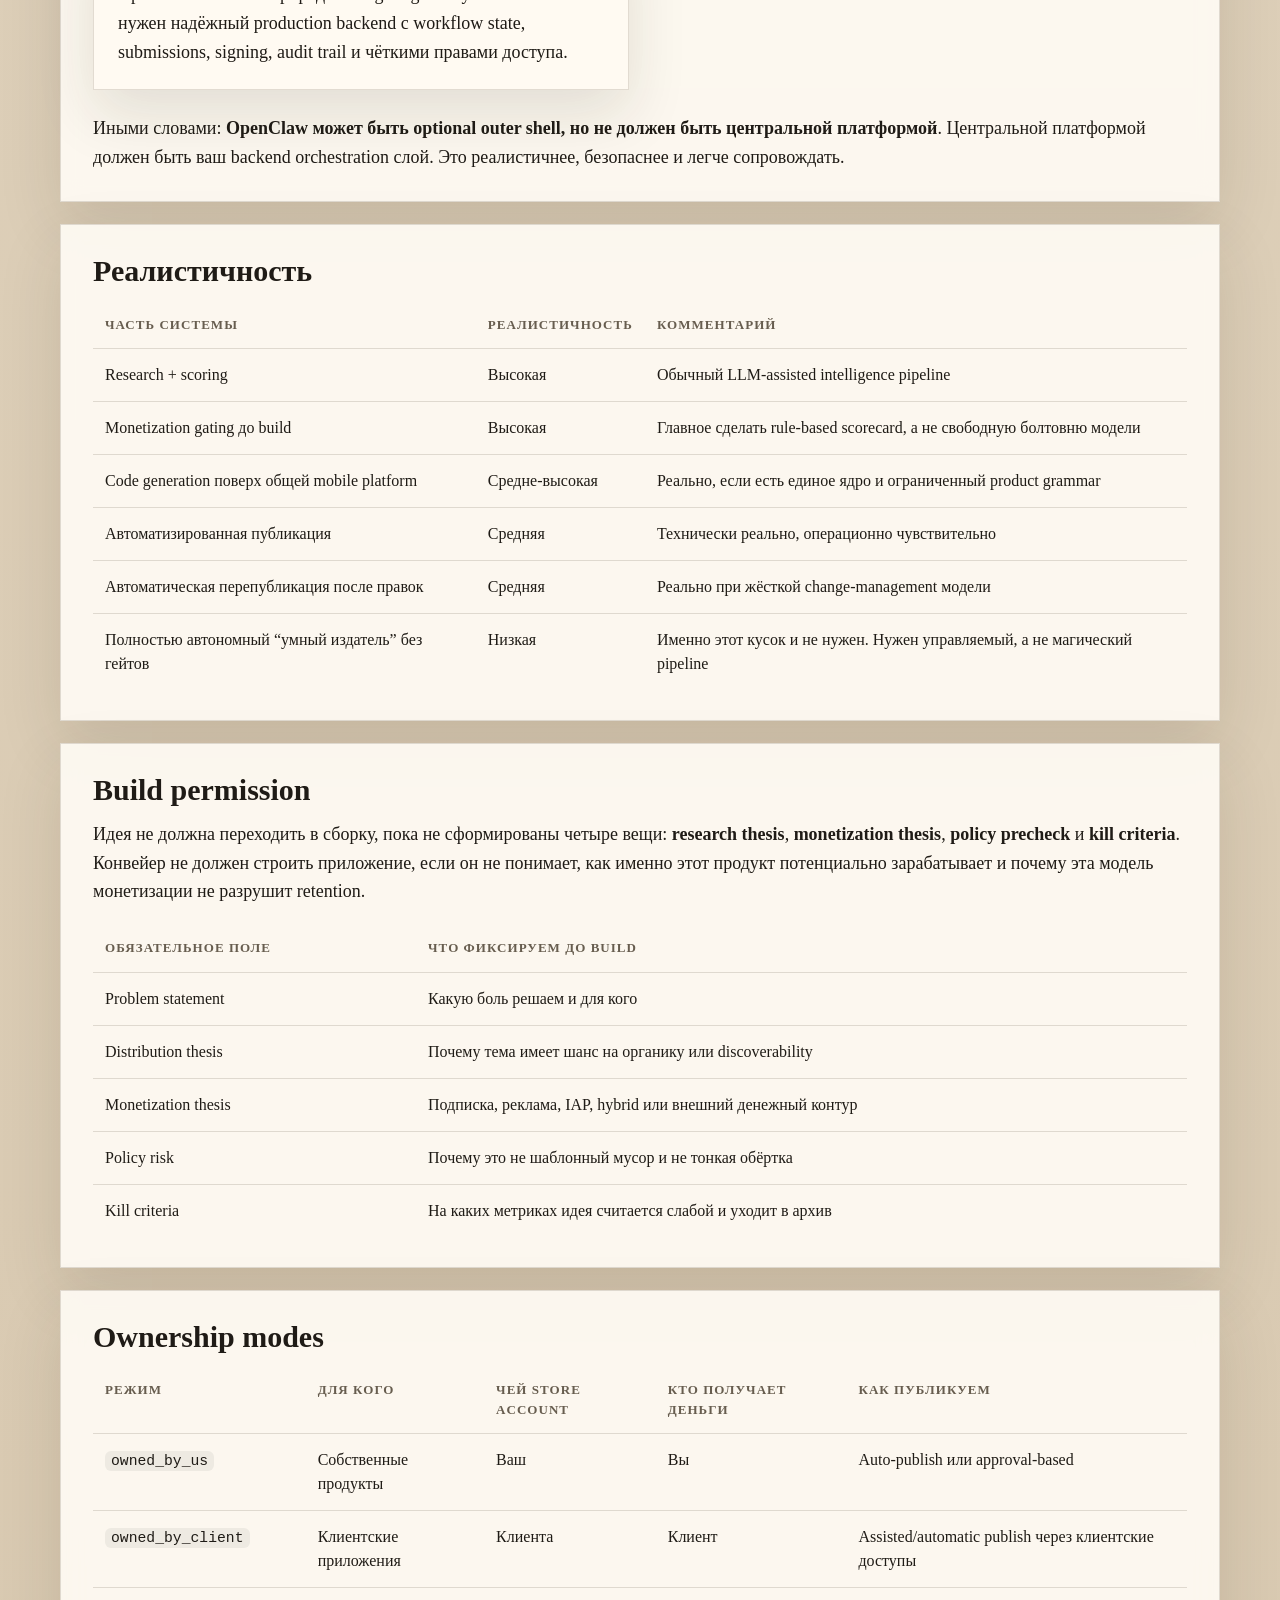
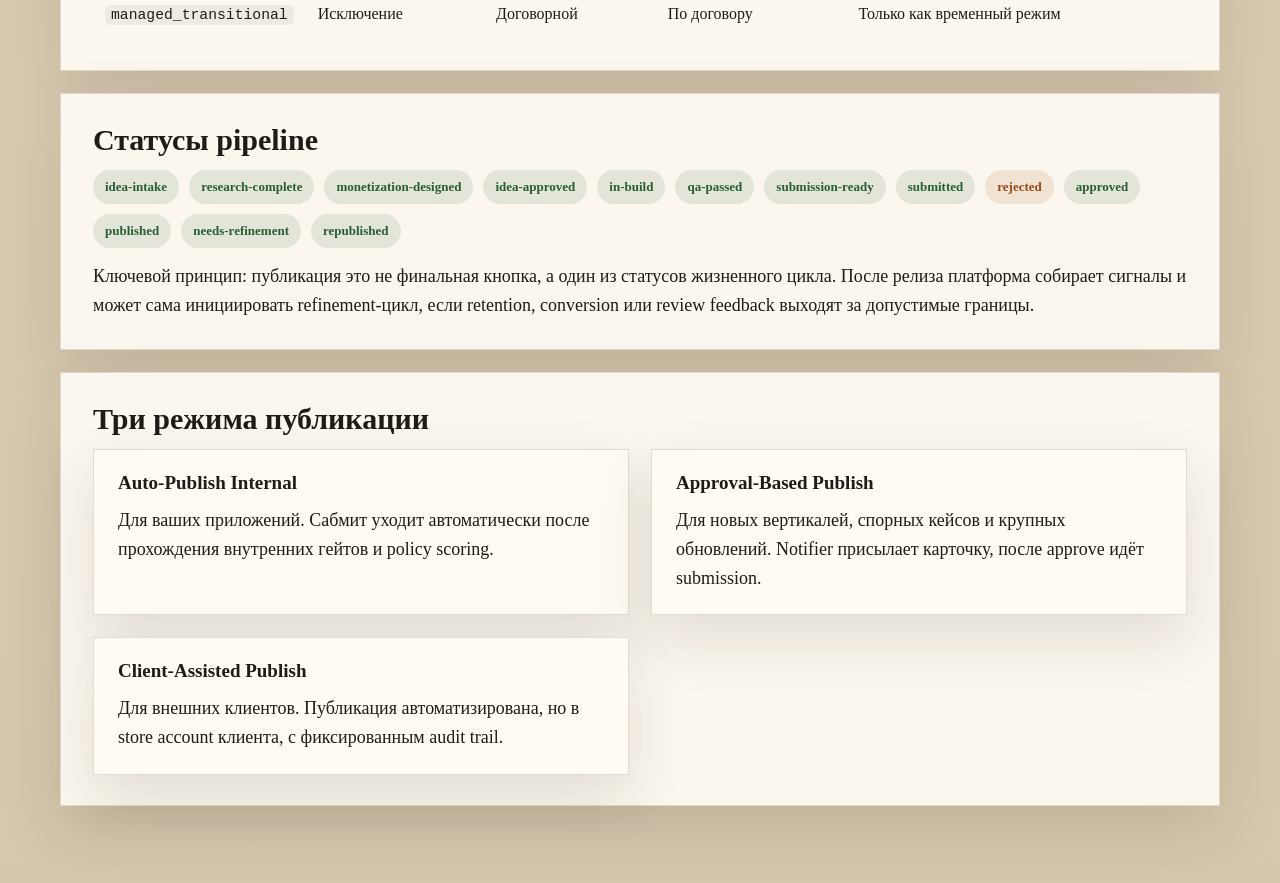
==== commit 3fcfd28c: "Add service contracts, infra choices, and hardware sizing" ====
--- a/architecture.html
+++ b/architecture.html
@@ -35,7 +35,10 @@
           <div class="diagram-box stage-intake">Intake / Agent UI</div>
         </div>
 
-        <div class="diagram-link">↓</div>
+        <div class="diagram-link-wrap">
+          <div class="diagram-link">↓</div>
+          <div class="diagram-link-label">HTTP API + command creation</div>
+        </div>
 
         <div class="diagram-stage">
           <div class="diagram-stage-title">2. Research and Decision</div>
@@ -52,16 +55,25 @@
           </div>
         </div>
 
-        <div class="diagram-link">↓</div>
+        <div class="diagram-link-wrap">
+          <div class="diagram-link">↓</div>
+          <div class="diagram-link-label">workflow signal + persisted state</div>
+        </div>
         <div class="diagram-gate">Approval Gate / Build Permission</div>
-        <div class="diagram-link">↓</div>
+        <div class="diagram-link-wrap">
+          <div class="diagram-link">↓</div>
+          <div class="diagram-link-label">approved command -> generator job</div>
+        </div>
 
         <div class="diagram-stage">
           <div class="diagram-stage-title">3. Product Generation</div>
           <div class="diagram-box stage-product">Product Generator</div>
         </div>
 
-        <div class="diagram-link">↓</div>
+        <div class="diagram-link-wrap">
+          <div class="diagram-link">↓</div>
+          <div class="diagram-link-label">repo update + build workflow</div>
+        </div>
 
         <div class="diagram-stage">
           <div class="diagram-stage-title">4. Delivery Pipeline</div>
@@ -77,7 +89,10 @@
           </div>
         </div>
 
-        <div class="diagram-link">↓</div>
+        <div class="diagram-link-wrap">
+          <div class="diagram-link">↓</div>
+          <div class="diagram-link-label">submission package + publish command</div>
+        </div>
 
         <div class="diagram-stage">
           <div class="diagram-stage-title">5. Store Release</div>
@@ -93,7 +108,10 @@
           </div>
         </div>
 
-        <div class="diagram-link">↓</div>
+        <div class="diagram-link-wrap">
+          <div class="diagram-link">↓</div>
+          <div class="diagram-link-label">review events + analytics signals</div>
+        </div>
 
         <div class="diagram-stage">
           <div class="diagram-stage-title">6. Post-Release Loop</div>
@@ -104,6 +122,112 @@
           </div>
         </div>
       </div>
+    </section>
+
+    <section class="panel">
+      <h2>Контракты взаимодействия</h2>
+      <table>
+        <thead>
+          <tr>
+            <th>Откуда</th>
+            <th>Куда</th>
+            <th>Чем общаются</th>
+            <th>Что передают</th>
+          </tr>
+        </thead>
+        <tbody>
+          <tr>
+            <td>Intake / Agent UI</td>
+            <td>Backend API / Workflow Engine</td>
+            <td>HTTP</td>
+            <td>Команды `create_project`, `approve_idea`, `request_revision`, `publish_now`</td>
+          </tr>
+          <tr>
+            <td>Workflow Engine</td>
+            <td>Research / Scoring / Monetization / Policy</td>
+            <td>Queue jobs или activities</td>
+            <td>Project id, hypothesis, evidence tasks, scoring tasks</td>
+          </tr>
+          <tr>
+            <td>Research</td>
+            <td>Scoring</td>
+            <td>DB record + event</td>
+            <td>Evidence pack, competitor map, trend summary</td>
+          </tr>
+          <tr>
+            <td>Scoring</td>
+            <td>Monetization Designer</td>
+            <td>DB record + event</td>
+            <td>Decision context, segment, viability signals</td>
+          </tr>
+          <tr>
+            <td>Monetization Designer</td>
+            <td>Policy Precheck</td>
+            <td>DB record + event</td>
+            <td>Monetization thesis, retention risk, market assumptions</td>
+          </tr>
+          <tr>
+            <td>Workflow Engine</td>
+            <td>Product Generator</td>
+            <td>Queue / workflow activity</td>
+            <td>Approved spec, PRD, monetization mode, ownership mode</td>
+          </tr>
+          <tr>
+            <td>Product Generator</td>
+            <td>Repo / Build Service</td>
+            <td>Git push / CI trigger / webhook</td>
+            <td>Code changes, config, assets, release target</td>
+          </tr>
+          <tr>
+            <td>Build Service</td>
+            <td>QA Service</td>
+            <td>Artifact storage + event</td>
+            <td>Build artifacts, test manifest, release candidate id</td>
+          </tr>
+          <tr>
+            <td>QA Service</td>
+            <td>Submission Preparation</td>
+            <td>DB status + event</td>
+            <td>Pass/fail verdict, test report, compliance notes</td>
+          </tr>
+          <tr>
+            <td>Submission Preparation</td>
+            <td>Publication Service</td>
+            <td>HTTP internal API / queue</td>
+            <td>Metadata, screenshots, notes, privacy forms, dossier id</td>
+          </tr>
+          <tr>
+            <td>Publication Service</td>
+            <td>Store APIs</td>
+            <td>External HTTPS APIs</td>
+            <td>Submission payloads, updates, rollout commands</td>
+          </tr>
+          <tr>
+            <td>Store APIs / Review</td>
+            <td>Publication Service</td>
+            <td>Polling scheduler + webhook where available</td>
+            <td>Status changes, rejection reasons, review outcomes</td>
+          </tr>
+          <tr>
+            <td>Publication / Analytics</td>
+            <td>Notifier</td>
+            <td>Event bus</td>
+            <td>Submitted, rejected, approved, metric alerts</td>
+          </tr>
+          <tr>
+            <td>Notifier / Client feedback</td>
+            <td>Refinement Agent</td>
+            <td>HTTP command + queue</td>
+            <td>Change request, issue summary, enhancement brief</td>
+          </tr>
+          <tr>
+            <td>Refinement Agent</td>
+            <td>Product Generator / Build</td>
+            <td>PR creation + workflow restart</td>
+            <td>Patch, revised PRD, change set, republish command</td>
+          </tr>
+        </tbody>
+      </table>
     </section>
 
     <section class="panel three-grid">
@@ -181,6 +305,94 @@
     </section>
 
     <section class="panel">
+      <h2>Что здесь агент, а что обычный сервис</h2>
+      <table>
+        <thead>
+          <tr>
+            <th>Модуль</th>
+            <th>Тип</th>
+            <th>Как запускать</th>
+            <th>Как общается</th>
+          </tr>
+        </thead>
+        <tbody>
+          <tr>
+            <td>Intake / Agent UI</td>
+            <td>Агентный интерфейс + тонкий backend</td>
+            <td>HTTP service + bot webhook</td>
+            <td>HTTP в orchestration API</td>
+          </tr>
+          <tr>
+            <td>Research</td>
+            <td>Агентный worker</td>
+            <td>Асинхронные jobs по queue/scheduler</td>
+            <td>Queue + DB</td>
+          </tr>
+          <tr>
+            <td>Scoring</td>
+            <td>Кодовый сервис</td>
+            <td>Worker или workflow activity</td>
+            <td>DB + event</td>
+          </tr>
+          <tr>
+            <td>Monetization Designer</td>
+            <td>Гибрид: агент + rule engine</td>
+            <td>Асинхронный worker</td>
+            <td>Queue + DB</td>
+          </tr>
+          <tr>
+            <td>Policy Precheck</td>
+            <td>Кодовый сервис с LLM-assist</td>
+            <td>Workflow activity</td>
+            <td>DB + HTTP internal</td>
+          </tr>
+          <tr>
+            <td>Product Generator</td>
+            <td>Гибрид</td>
+            <td>Worker + repo automation</td>
+            <td>Queue + git/CI webhook</td>
+          </tr>
+          <tr>
+            <td>Build Service</td>
+            <td>Обычный кодовый сервис</td>
+            <td>CI runners</td>
+            <td>Webhook + artifact storage</td>
+          </tr>
+          <tr>
+            <td>QA Service</td>
+            <td>Обычный кодовый сервис</td>
+            <td>CI jobs + scheduled checks</td>
+            <td>Artifacts + DB + events</td>
+          </tr>
+          <tr>
+            <td>Submission Preparation</td>
+            <td>Кодовый сервис с генерацией</td>
+            <td>Worker</td>
+            <td>DB + object storage + internal HTTP</td>
+          </tr>
+          <tr>
+            <td>Publication Service</td>
+            <td>Критический кодовый сервис</td>
+            <td>Always-on API + scheduled polling</td>
+            <td>HTTPS APIs + DB + event bus</td>
+          </tr>
+          <tr>
+            <td>Notifier</td>
+            <td>Обычный subscriber-service</td>
+            <td>Event consumers + bot webhook</td>
+            <td>Event bus + Telegram API + email API</td>
+          </tr>
+          <tr>
+            <td>Refinement Agent</td>
+            <td>Агентный worker</td>
+            <td>Queue-triggered + human feedback</td>
+            <td>Queue + git PR + workflow restart</td>
+          </tr>
+        </tbody>
+      </table>
+    </section>
+
+    <section class="panel">
       <h2>Технологический стек</h2>
       <table>
         <thead>
@@ -233,6 +445,78 @@
           </tr>
         </tbody>
       </table>
+    </section>
+
+    <section class="panel">
+      <h2>Schedulers, cron, broker, HTTP или gRPC</h2>
+      <table>
+        <thead>
+          <tr>
+            <th>Задача</th>
+            <th>Рекомендуемый механизм</th>
+            <th>Почему</th>
+          </tr>
+        </thead>
+        <tbody>
+          <tr>
+            <td>Долгие бизнес-процессы</td>
+            <td>Workflow engine</td>
+            <td>Нужны retries, timeouts, human gates, history</td>
+          </tr>
+          <tr>
+            <td>Фоновые тяжёлые задачи</td>
+            <td>Queue / broker</td>
+            <td>Research, generation, dossier, screenshots, analytics jobs</td>
+          </tr>
+          <tr>
+            <td>Периодические проверки статусов</td>
+            <td>Scheduler / cron</td>
+            <td>Polling review status, retry stuck jobs, daily analytics rollups</td>
+          </tr>
+          <tr>
+            <td>Команды из UI и админки</td>
+            <td>HTTP</td>
+            <td>Просто, прозрачно, достаточно для MVP</td>
+          </tr>
+          <tr>
+            <td>Синхронные внутренние вызовы</td>
+            <td>HTTP internal API</td>
+            <td>gRPC не нужен на старте, добавит сложности без большой выгоды</td>
+          </tr>
+          <tr>
+            <td>Реакция на события</td>
+            <td>Event bus</td>
+            <td>Notifier, analytics, refinement triggers не должны висеть на прямых вызовах</td>
+          </tr>
+        </tbody>
+      </table>
+      <p class="spacer-top">
+        Практический вывод: <strong>для MVP не нужен zoo из протоколов</strong>.
+        Достаточно связки <code>HTTP + workflow engine + queue + scheduler</code>.
+        gRPC имеет смысл только если система вырастет в большой внутренний platform mesh.
+      </p>
+    </section>
+
+    <section class="panel">
+      <h2>Нужен ли Kubernetes</h2>
+      <div class="list-grid">
+        <article class="callout">
+          <h3>Для MVP</h3>
+          <p><strong>Нет, не нужен.</strong> Для первого живого контура достаточно Docker Compose или нескольких VM/instances с managed PostgreSQL и object storage.</p>
+        </article>
+        <article class="callout">
+          <h3>Почему не нужен сразу</h3>
+          <p>Kubernetes добавит ops-слой, сетевую сложность, secrets/config overhead и потребует больше DevOps-времени, чем принесёт пользы на первом этапе.</p>
+        </article>
+        <article class="callout">
+          <h3>Когда переходить</h3>
+          <p>Когда появятся десятки параллельных jobs, несколько окружений, self-hosted runners, отдельные worker pools и реальная необходимость в autoscaling и изоляции.</p>
+        </article>
+      </div>
+      <p class="spacer-top">
+        Рекомендуемая стратегия: <strong>start simple, then containerize deeper</strong>.
+        MVP поднимать без Kubernetes, а архитектуру строить так, чтобы миграция в него позднее была возможна без переписывания доменной логики.
+      </p>
     </section>
 
     <section class="panel">
--- a/site.css
+++ b/site.css
@@ -419,6 +419,22 @@
   font-weight: 700;
 }
 
+.diagram-link-wrap {
+  display: flex;
+  flex-direction: column;
+  align-items: center;
+  gap: 4px;
+}
+
+.diagram-link-label {
+  color: var(--muted);
+  font-size: 12px;
+  text-transform: uppercase;
+  letter-spacing: 0.08em;
+  font-weight: 700;
+  text-align: center;
+}
+
 .diagram-gate {
   min-height: 42px;
   padding: 10px 16px;
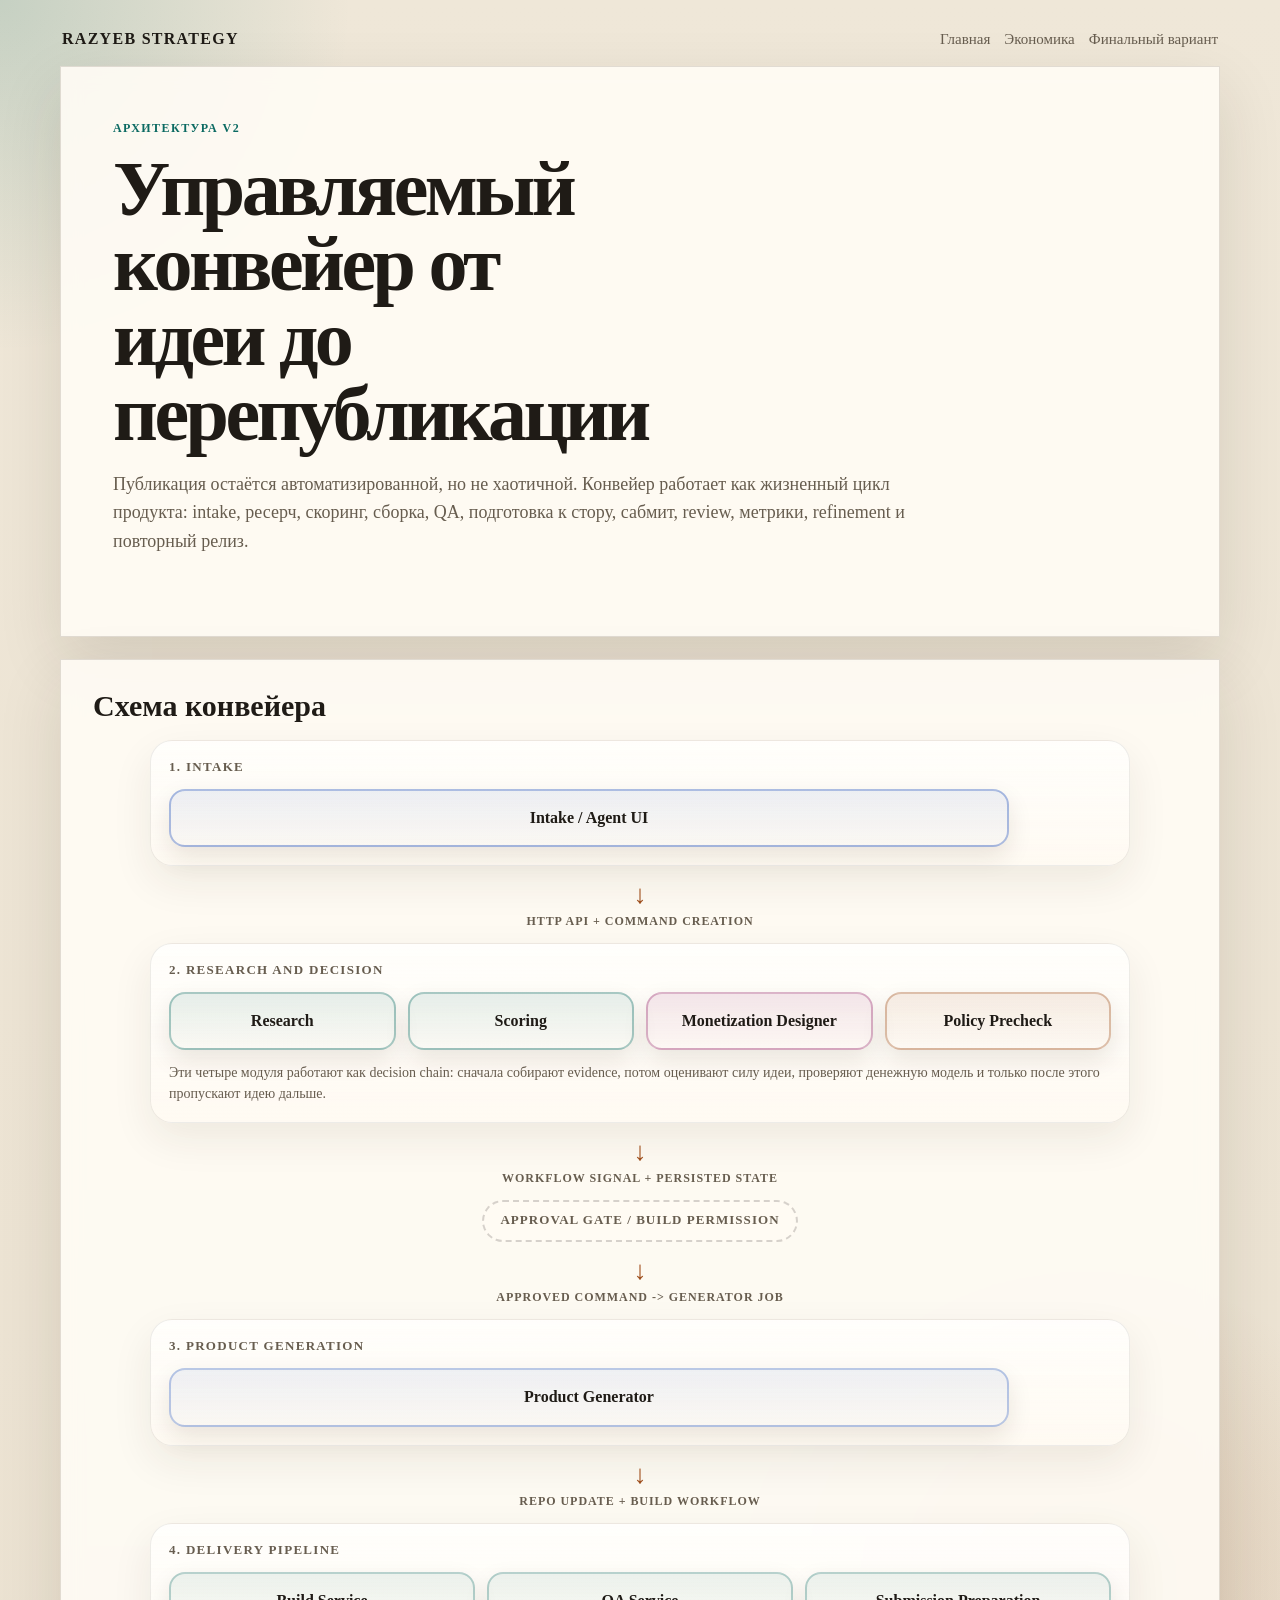
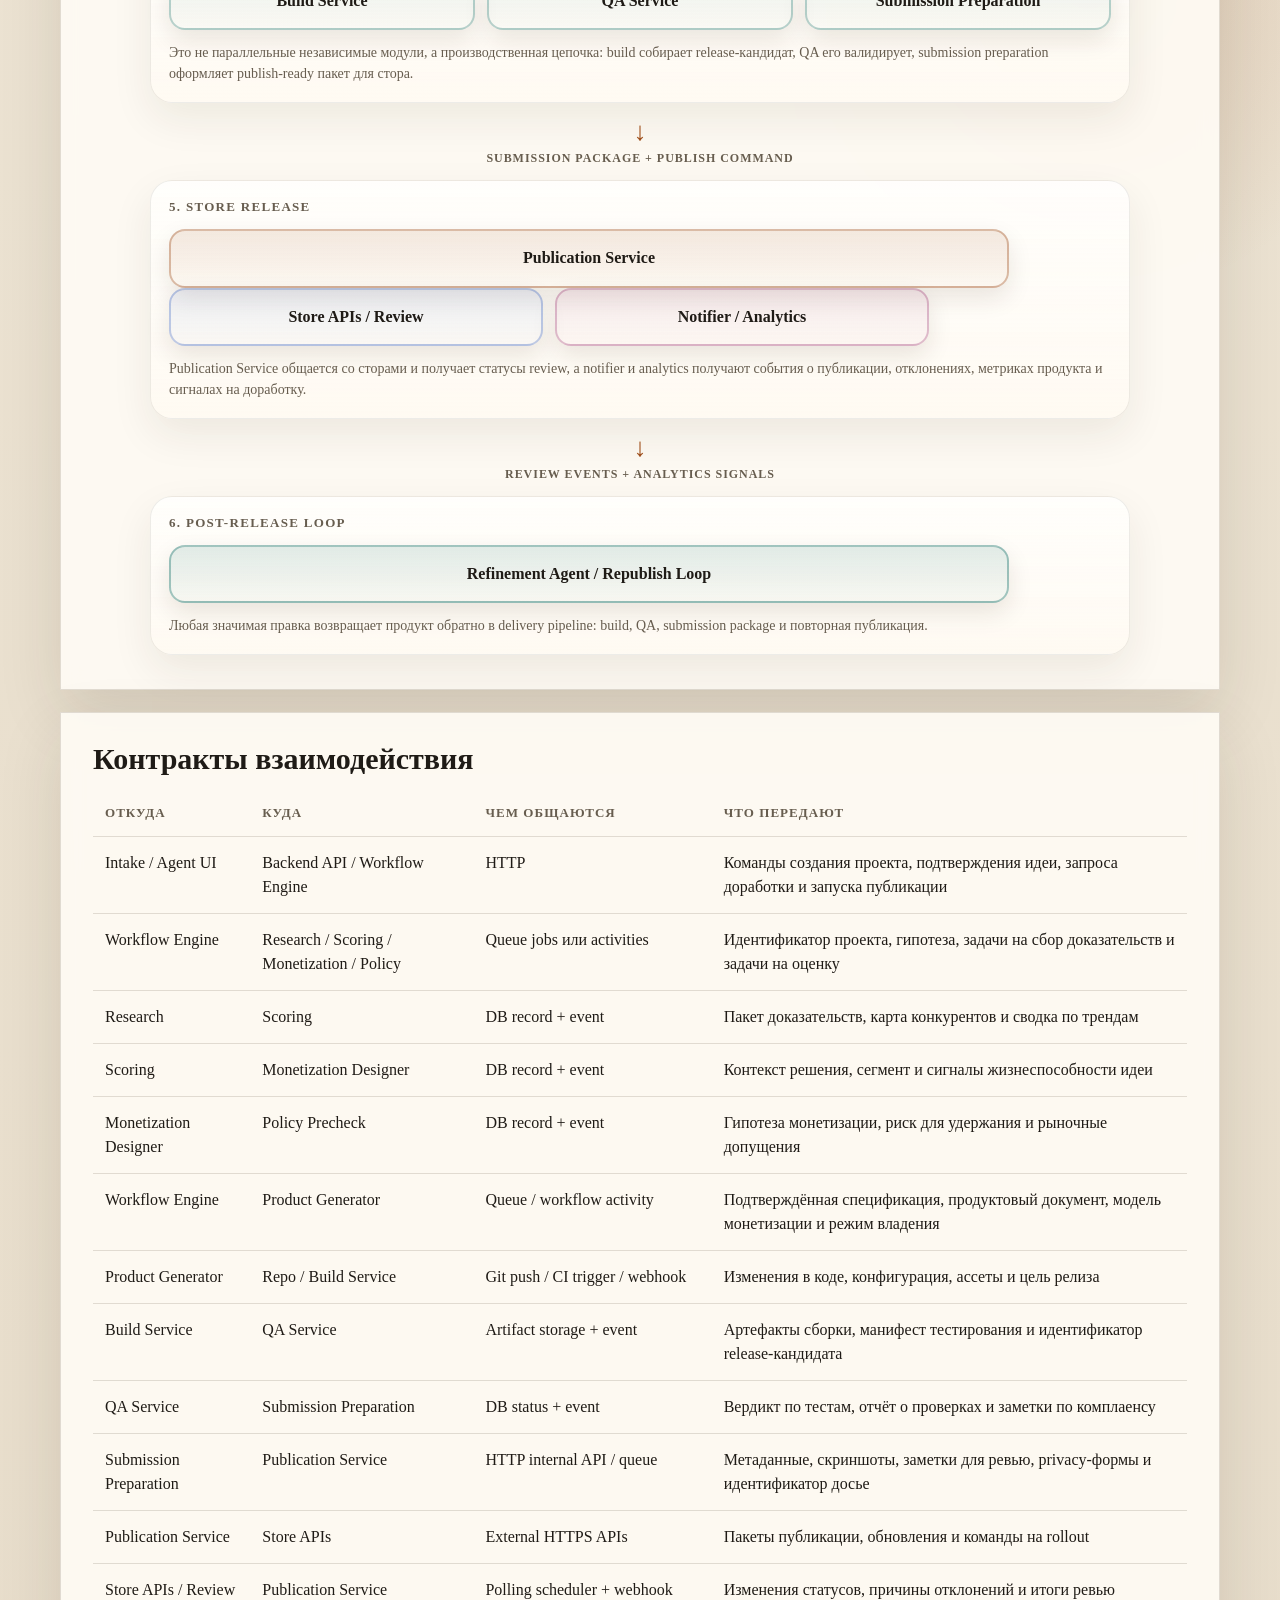
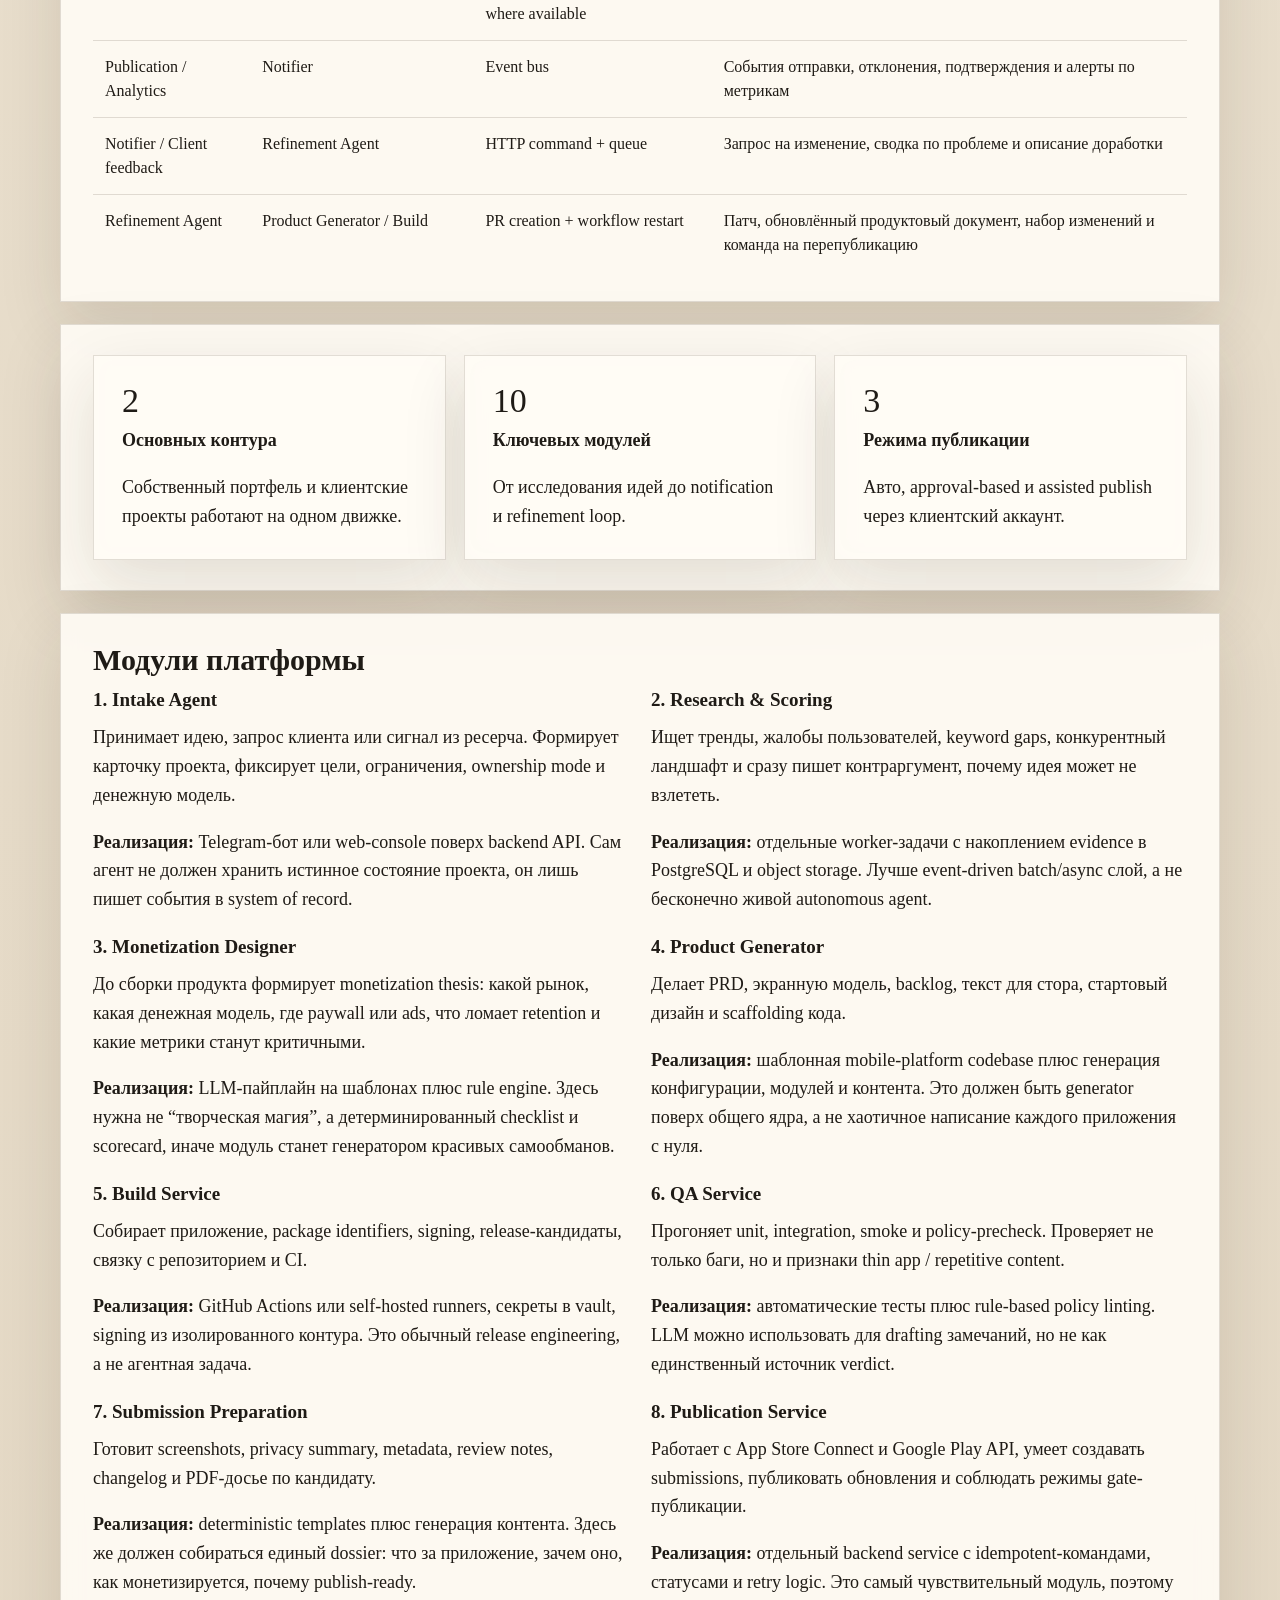
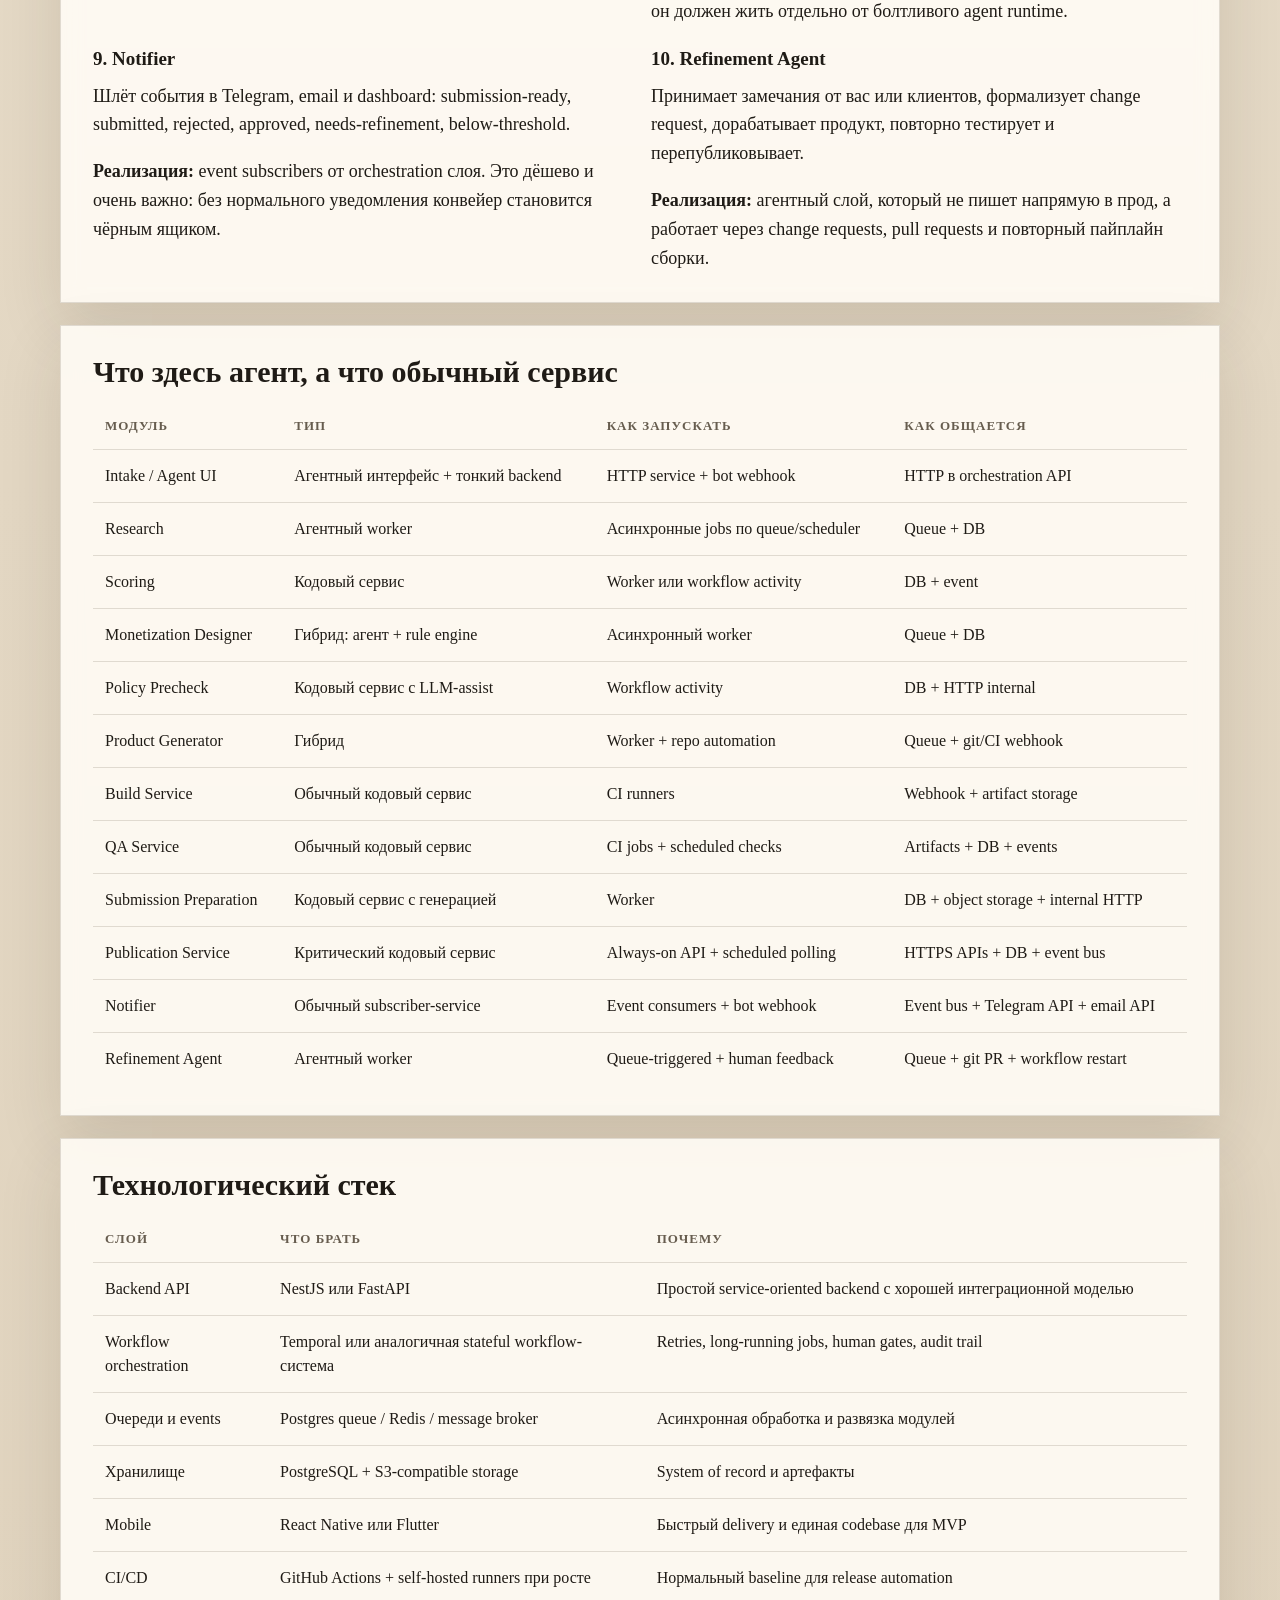
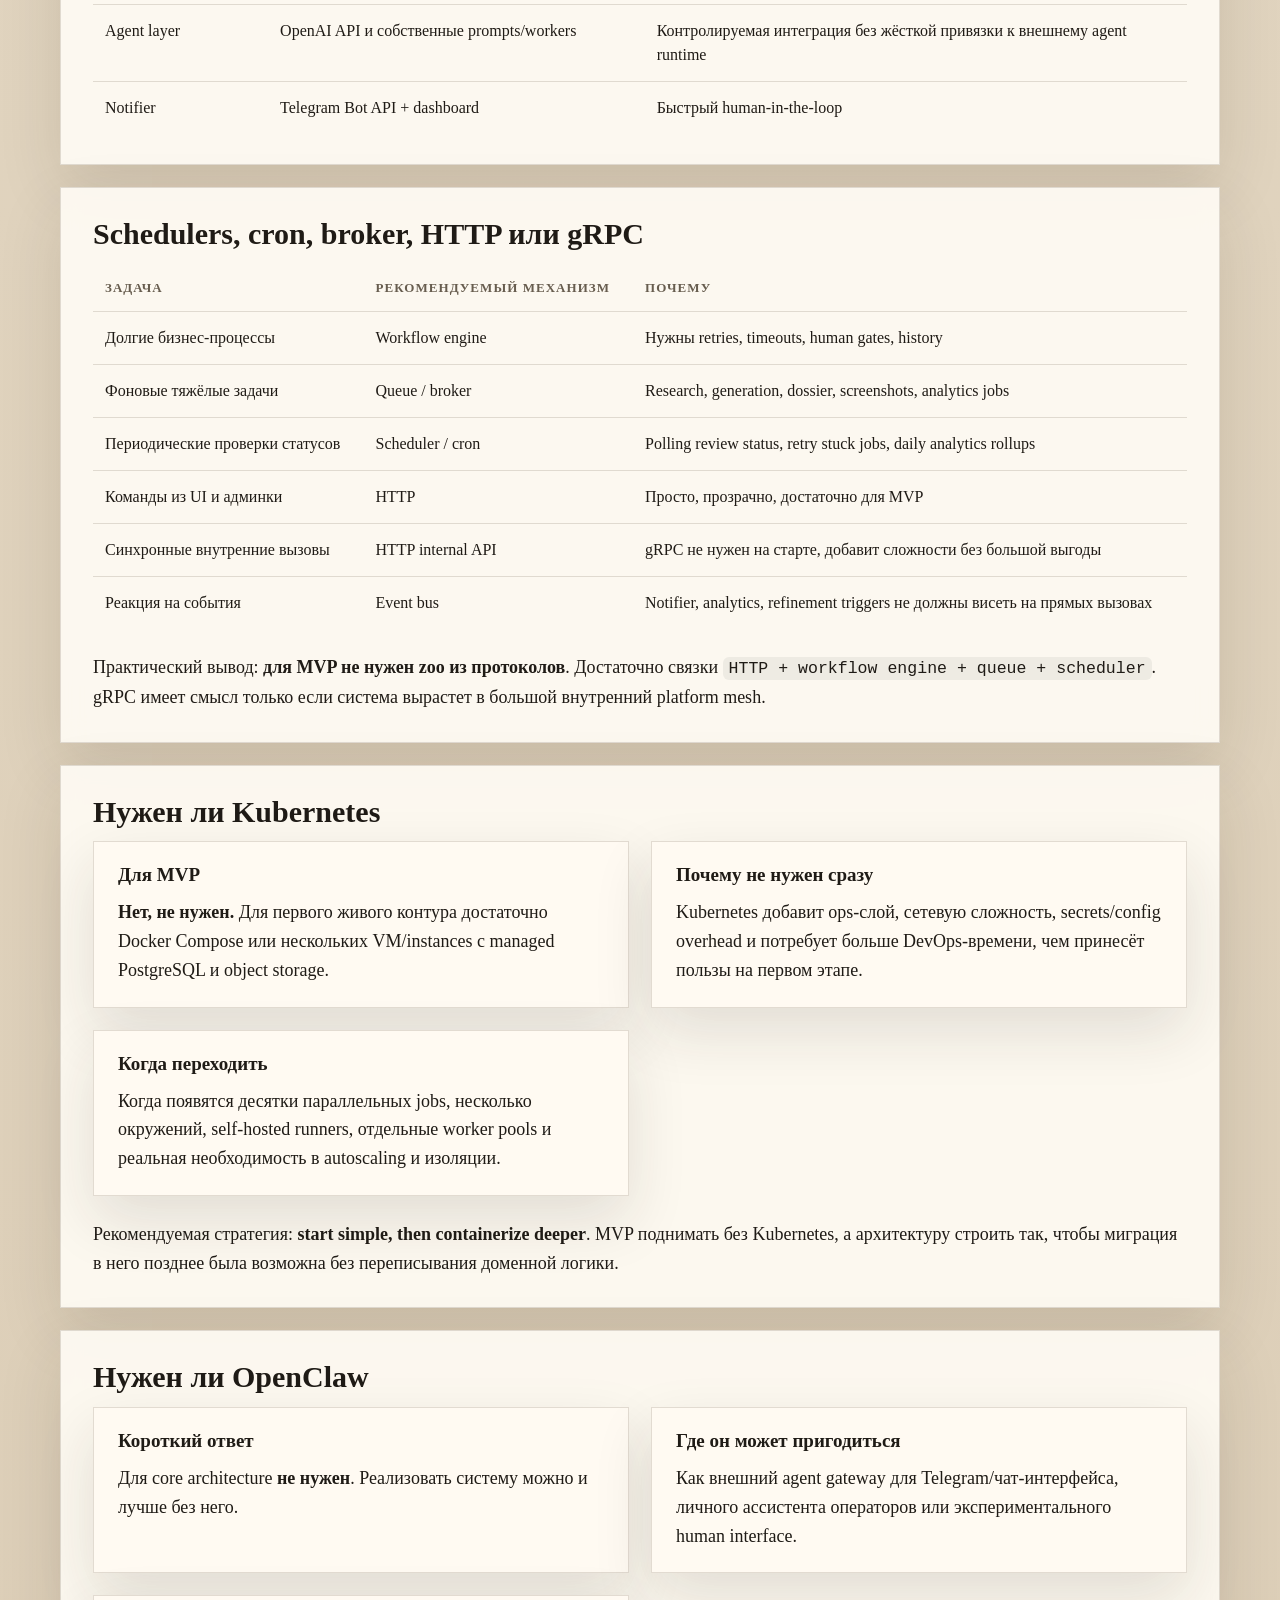
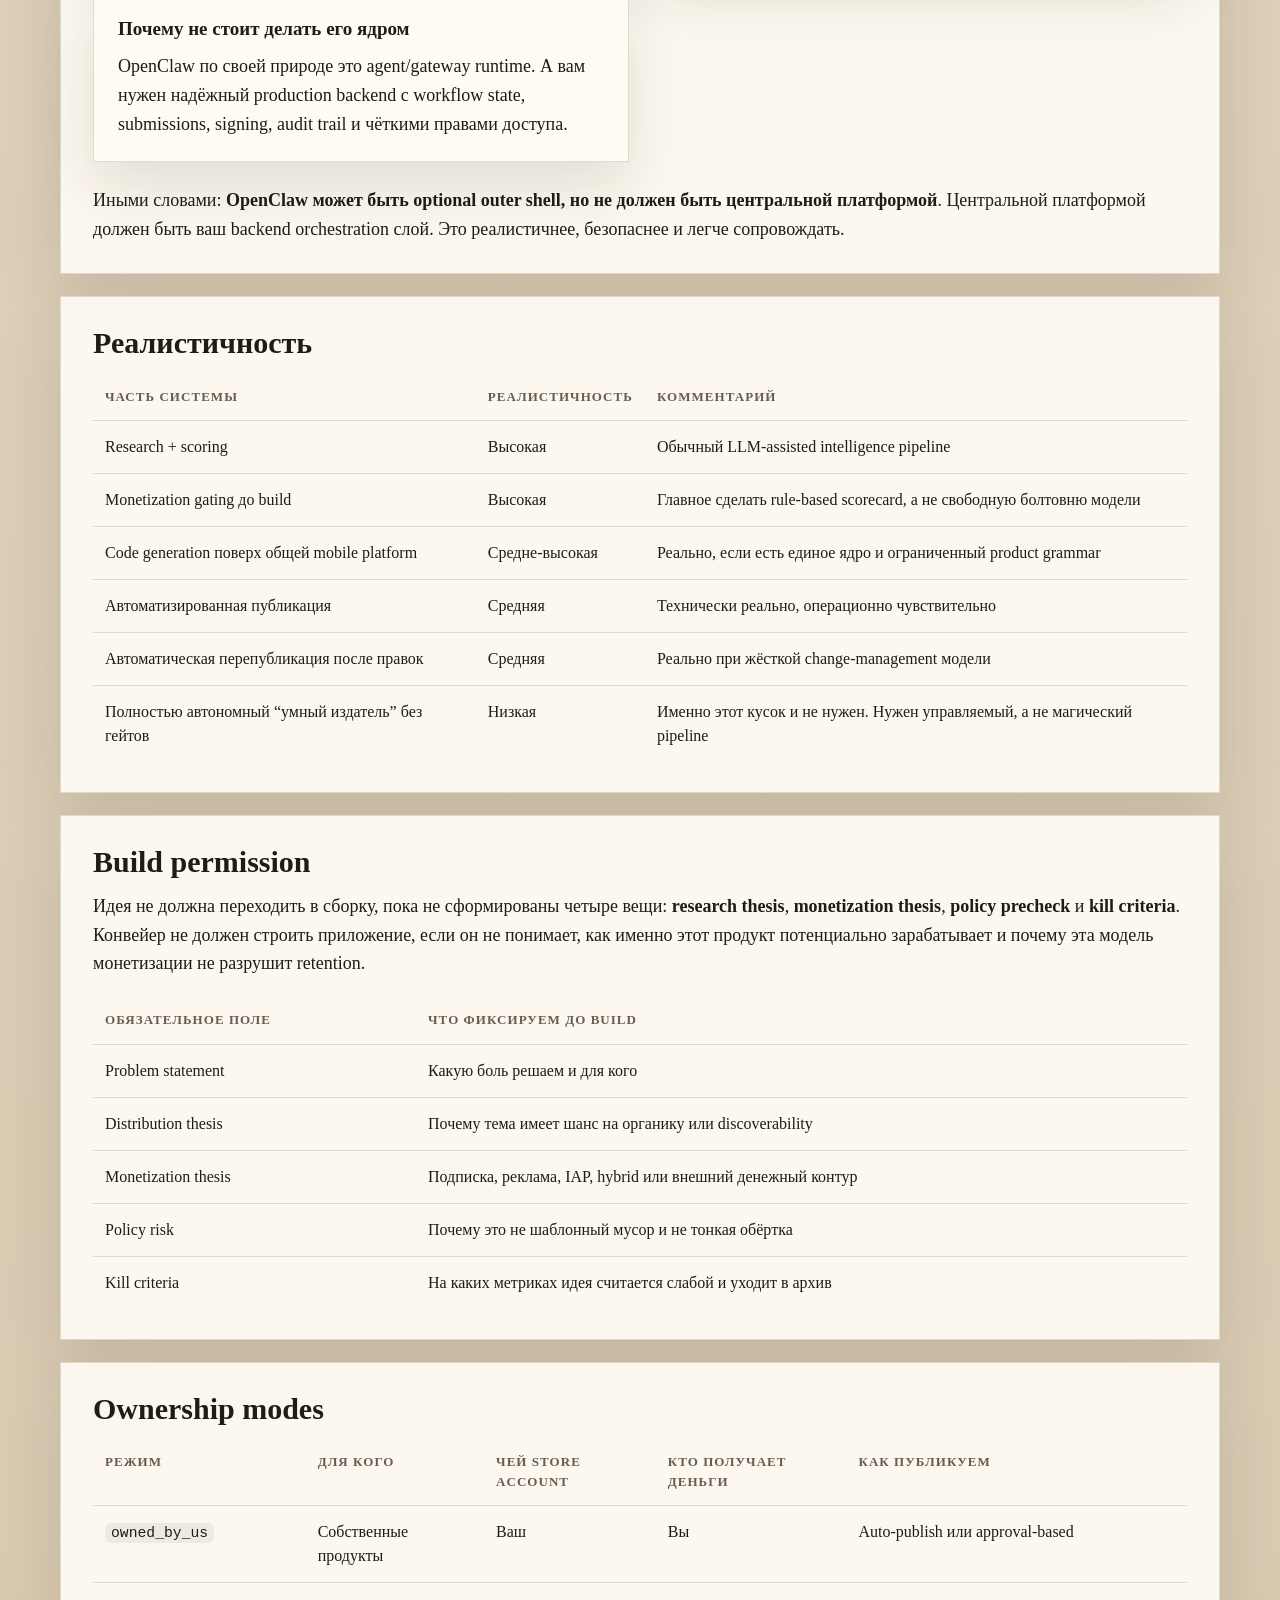
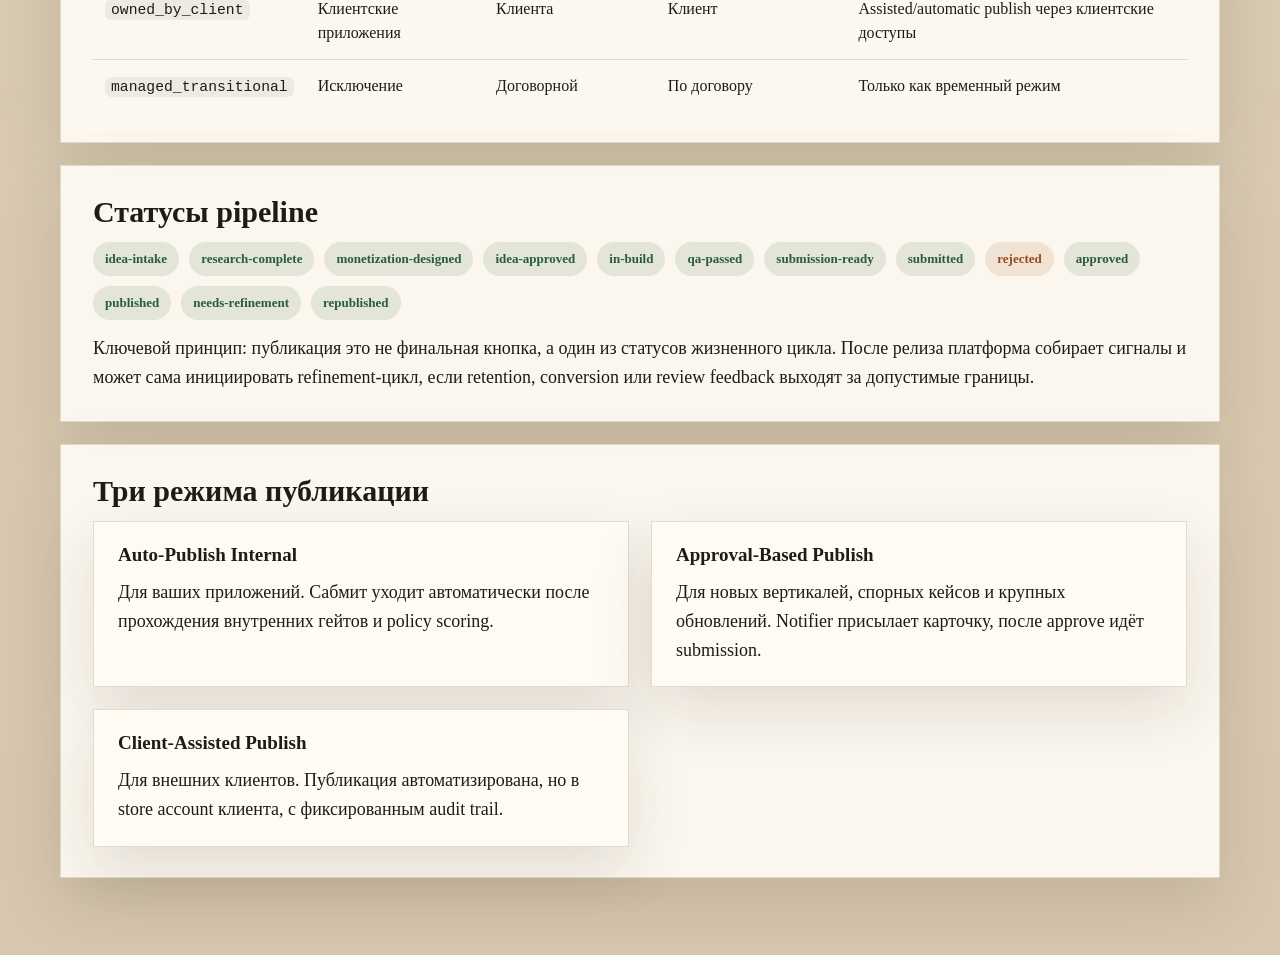
==== commit 058dc445: "Translate service payload descriptions to Russian" ====
--- a/architecture.html
+++ b/architecture.html
@@ -140,91 +140,91 @@
             <td>Intake / Agent UI</td>
             <td>Backend API / Workflow Engine</td>
             <td>HTTP</td>
-            <td>Команды `create_project`, `approve_idea`, `request_revision`, `publish_now`</td>
+            <td>Команды создания проекта, подтверждения идеи, запроса доработки и запуска публикации</td>
           </tr>
           <tr>
             <td>Workflow Engine</td>
             <td>Research / Scoring / Monetization / Policy</td>
             <td>Queue jobs или activities</td>
-            <td>Project id, hypothesis, evidence tasks, scoring tasks</td>
+            <td>Идентификатор проекта, гипотеза, задачи на сбор доказательств и задачи на оценку</td>
           </tr>
           <tr>
             <td>Research</td>
             <td>Scoring</td>
             <td>DB record + event</td>
-            <td>Evidence pack, competitor map, trend summary</td>
+            <td>Пакет доказательств, карта конкурентов и сводка по трендам</td>
           </tr>
           <tr>
             <td>Scoring</td>
             <td>Monetization Designer</td>
             <td>DB record + event</td>
-            <td>Decision context, segment, viability signals</td>
+            <td>Контекст решения, сегмент и сигналы жизнеспособности идеи</td>
           </tr>
           <tr>
             <td>Monetization Designer</td>
             <td>Policy Precheck</td>
             <td>DB record + event</td>
-            <td>Monetization thesis, retention risk, market assumptions</td>
+            <td>Гипотеза монетизации, риск для удержания и рыночные допущения</td>
           </tr>
           <tr>
             <td>Workflow Engine</td>
             <td>Product Generator</td>
             <td>Queue / workflow activity</td>
-            <td>Approved spec, PRD, monetization mode, ownership mode</td>
+            <td>Подтверждённая спецификация, продуктовый документ, модель монетизации и режим владения</td>
           </tr>
           <tr>
             <td>Product Generator</td>
             <td>Repo / Build Service</td>
             <td>Git push / CI trigger / webhook</td>
-            <td>Code changes, config, assets, release target</td>
+            <td>Изменения в коде, конфигурация, ассеты и цель релиза</td>
           </tr>
           <tr>
             <td>Build Service</td>
             <td>QA Service</td>
             <td>Artifact storage + event</td>
-            <td>Build artifacts, test manifest, release candidate id</td>
+            <td>Артефакты сборки, манифест тестирования и идентификатор release-кандидата</td>
           </tr>
           <tr>
             <td>QA Service</td>
             <td>Submission Preparation</td>
             <td>DB status + event</td>
-            <td>Pass/fail verdict, test report, compliance notes</td>
+            <td>Вердикт по тестам, отчёт о проверках и заметки по комплаенсу</td>
           </tr>
           <tr>
             <td>Submission Preparation</td>
             <td>Publication Service</td>
             <td>HTTP internal API / queue</td>
-            <td>Metadata, screenshots, notes, privacy forms, dossier id</td>
+            <td>Метаданные, скриншоты, заметки для ревью, privacy-формы и идентификатор досье</td>
           </tr>
           <tr>
             <td>Publication Service</td>
             <td>Store APIs</td>
             <td>External HTTPS APIs</td>
-            <td>Submission payloads, updates, rollout commands</td>
+            <td>Пакеты публикации, обновления и команды на rollout</td>
           </tr>
           <tr>
             <td>Store APIs / Review</td>
             <td>Publication Service</td>
             <td>Polling scheduler + webhook where available</td>
-            <td>Status changes, rejection reasons, review outcomes</td>
+            <td>Изменения статусов, причины отклонений и итоги ревью</td>
           </tr>
           <tr>
             <td>Publication / Analytics</td>
             <td>Notifier</td>
             <td>Event bus</td>
-            <td>Submitted, rejected, approved, metric alerts</td>
+            <td>События отправки, отклонения, подтверждения и алерты по метрикам</td>
           </tr>
           <tr>
             <td>Notifier / Client feedback</td>
             <td>Refinement Agent</td>
             <td>HTTP command + queue</td>
-            <td>Change request, issue summary, enhancement brief</td>
+            <td>Запрос на изменение, сводка по проблеме и описание доработки</td>
           </tr>
           <tr>
             <td>Refinement Agent</td>
             <td>Product Generator / Build</td>
             <td>PR creation + workflow restart</td>
-            <td>Patch, revised PRD, change set, republish command</td>
+            <td>Патч, обновлённый продуктовый документ, набор изменений и команда на перепубликацию</td>
           </tr>
         </tbody>
       </table>
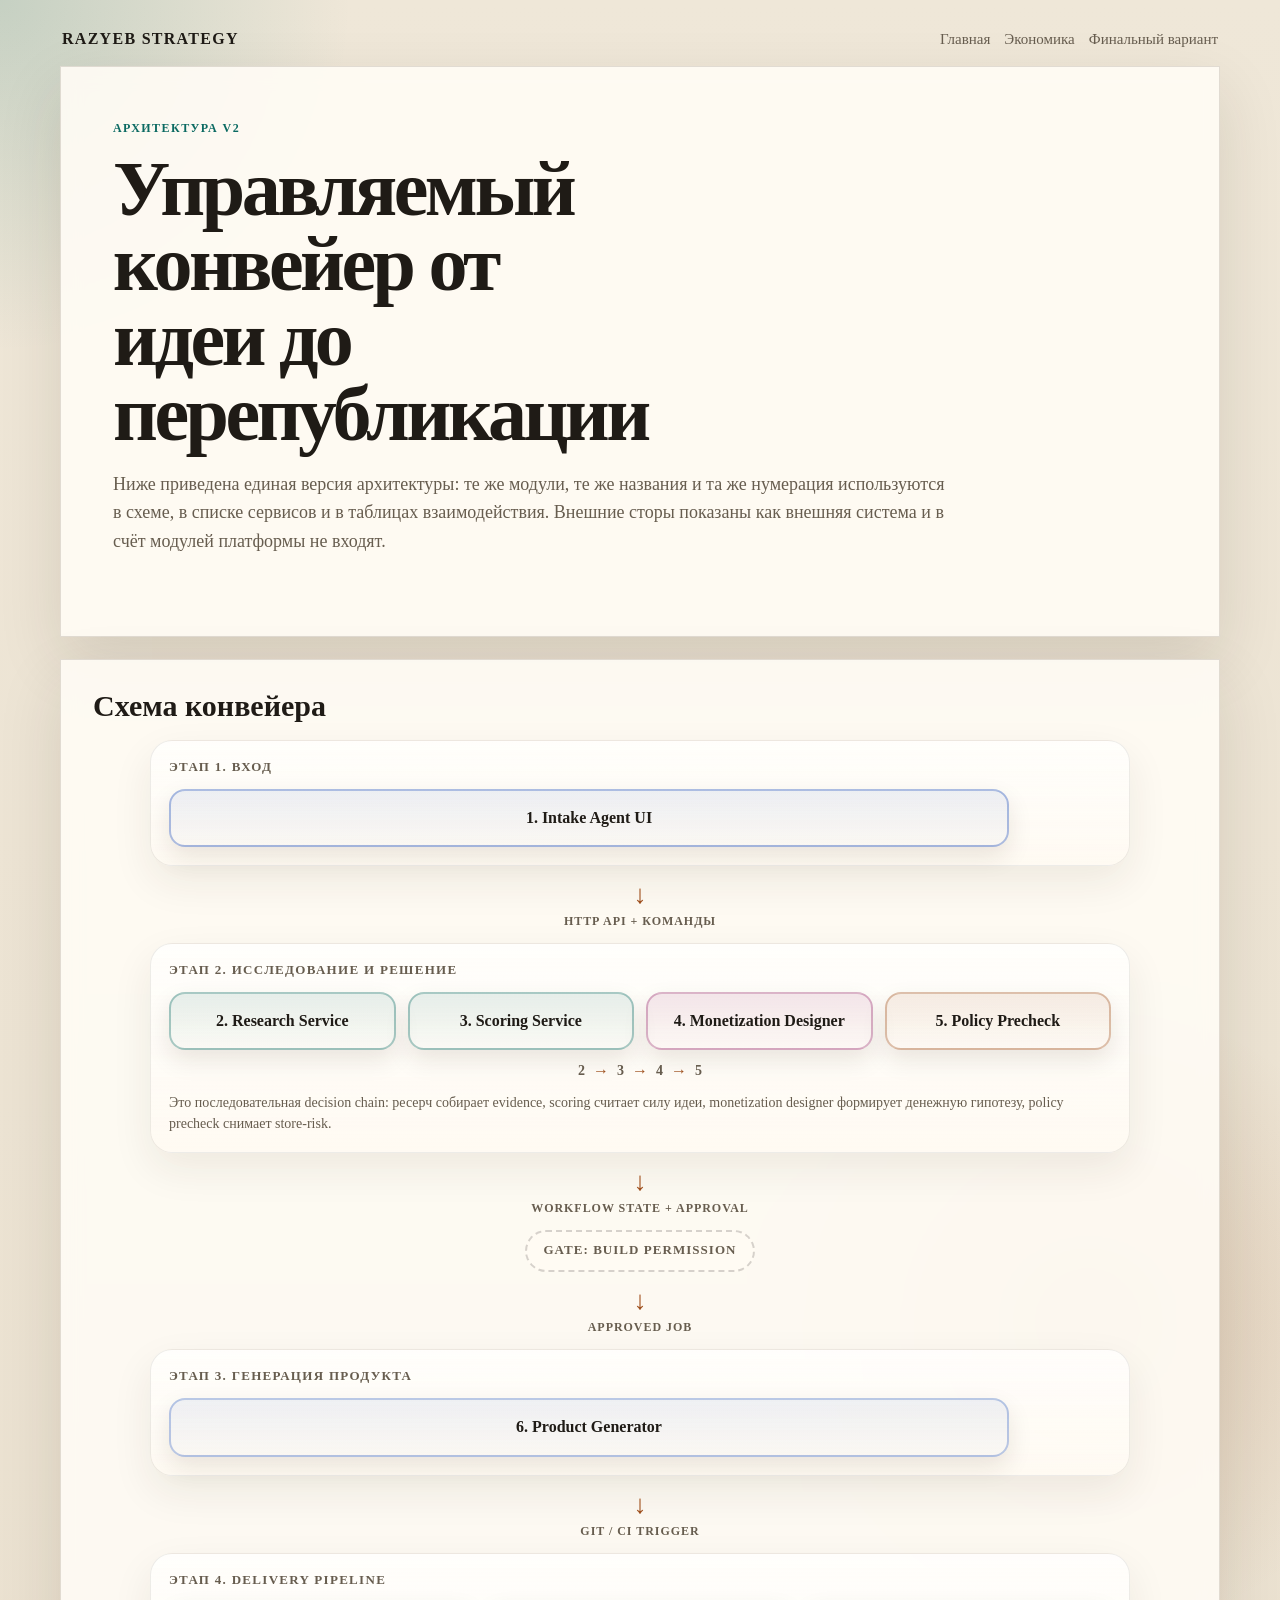
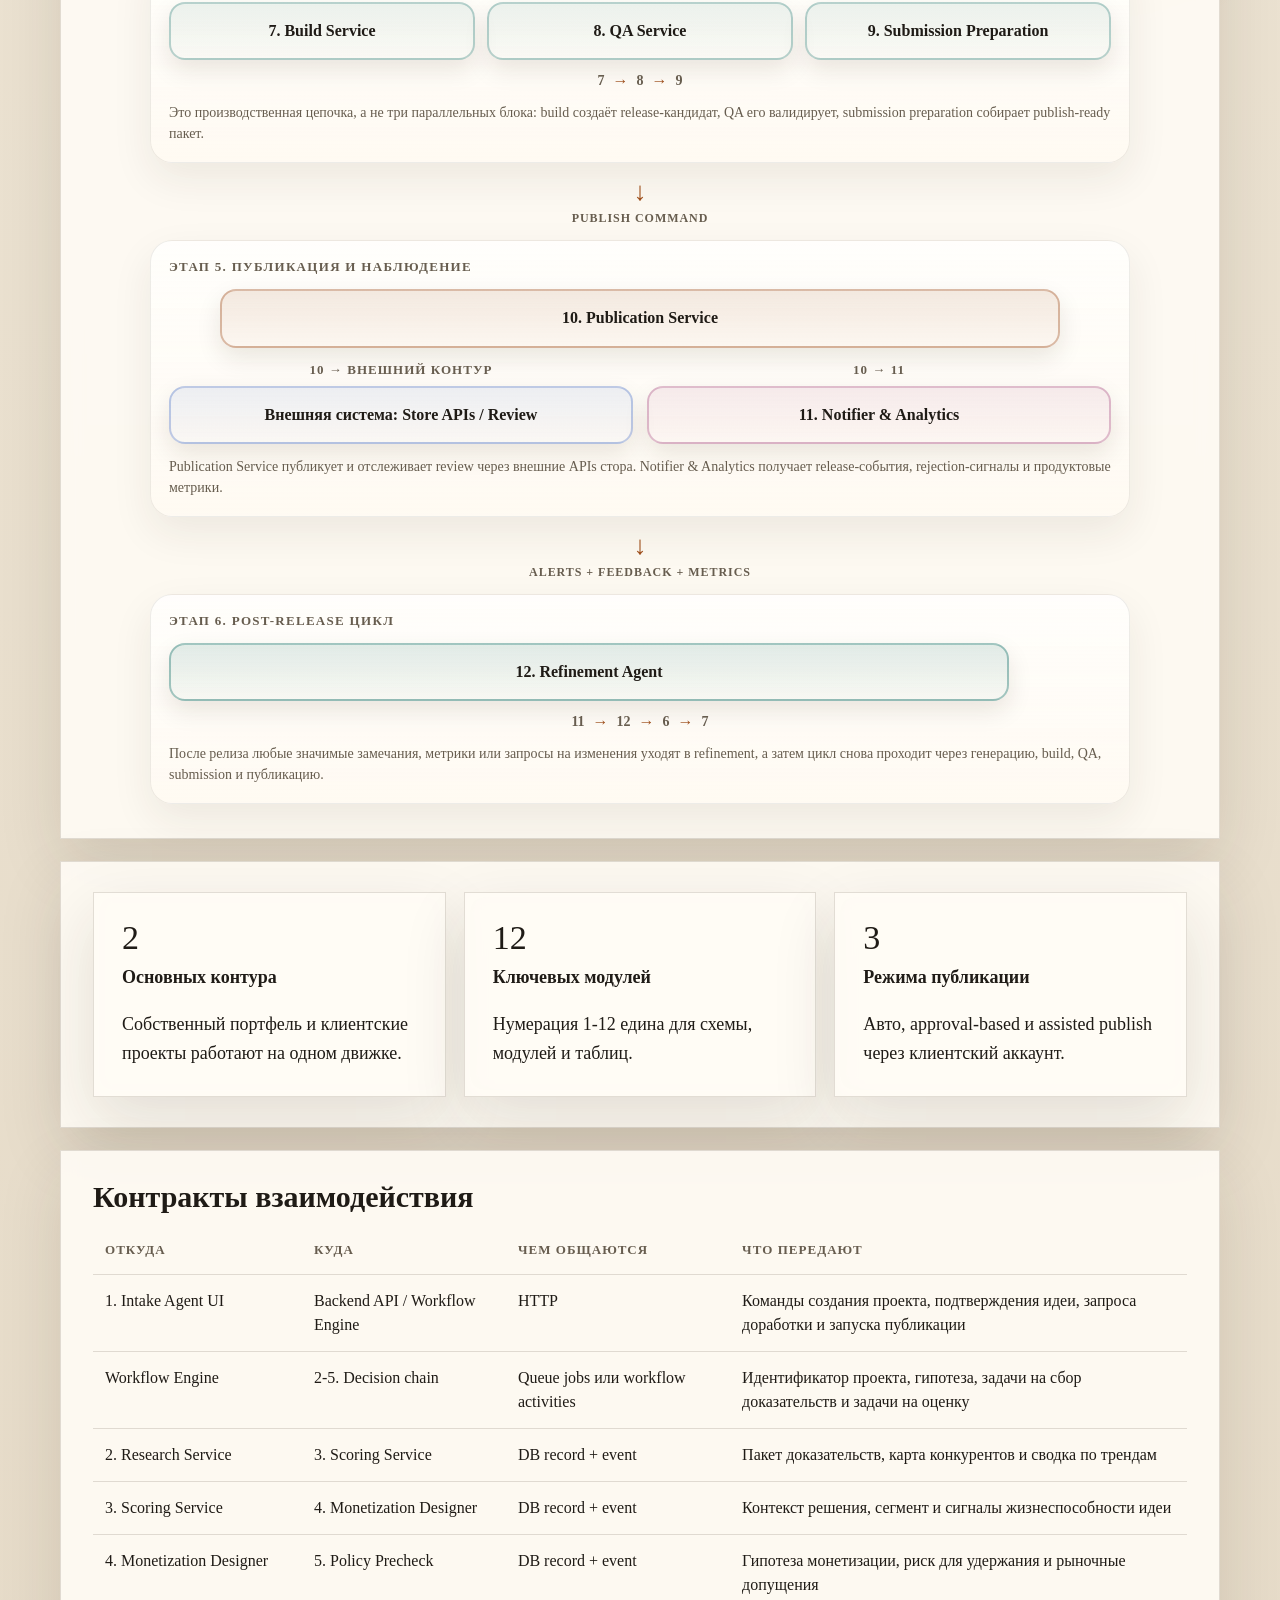
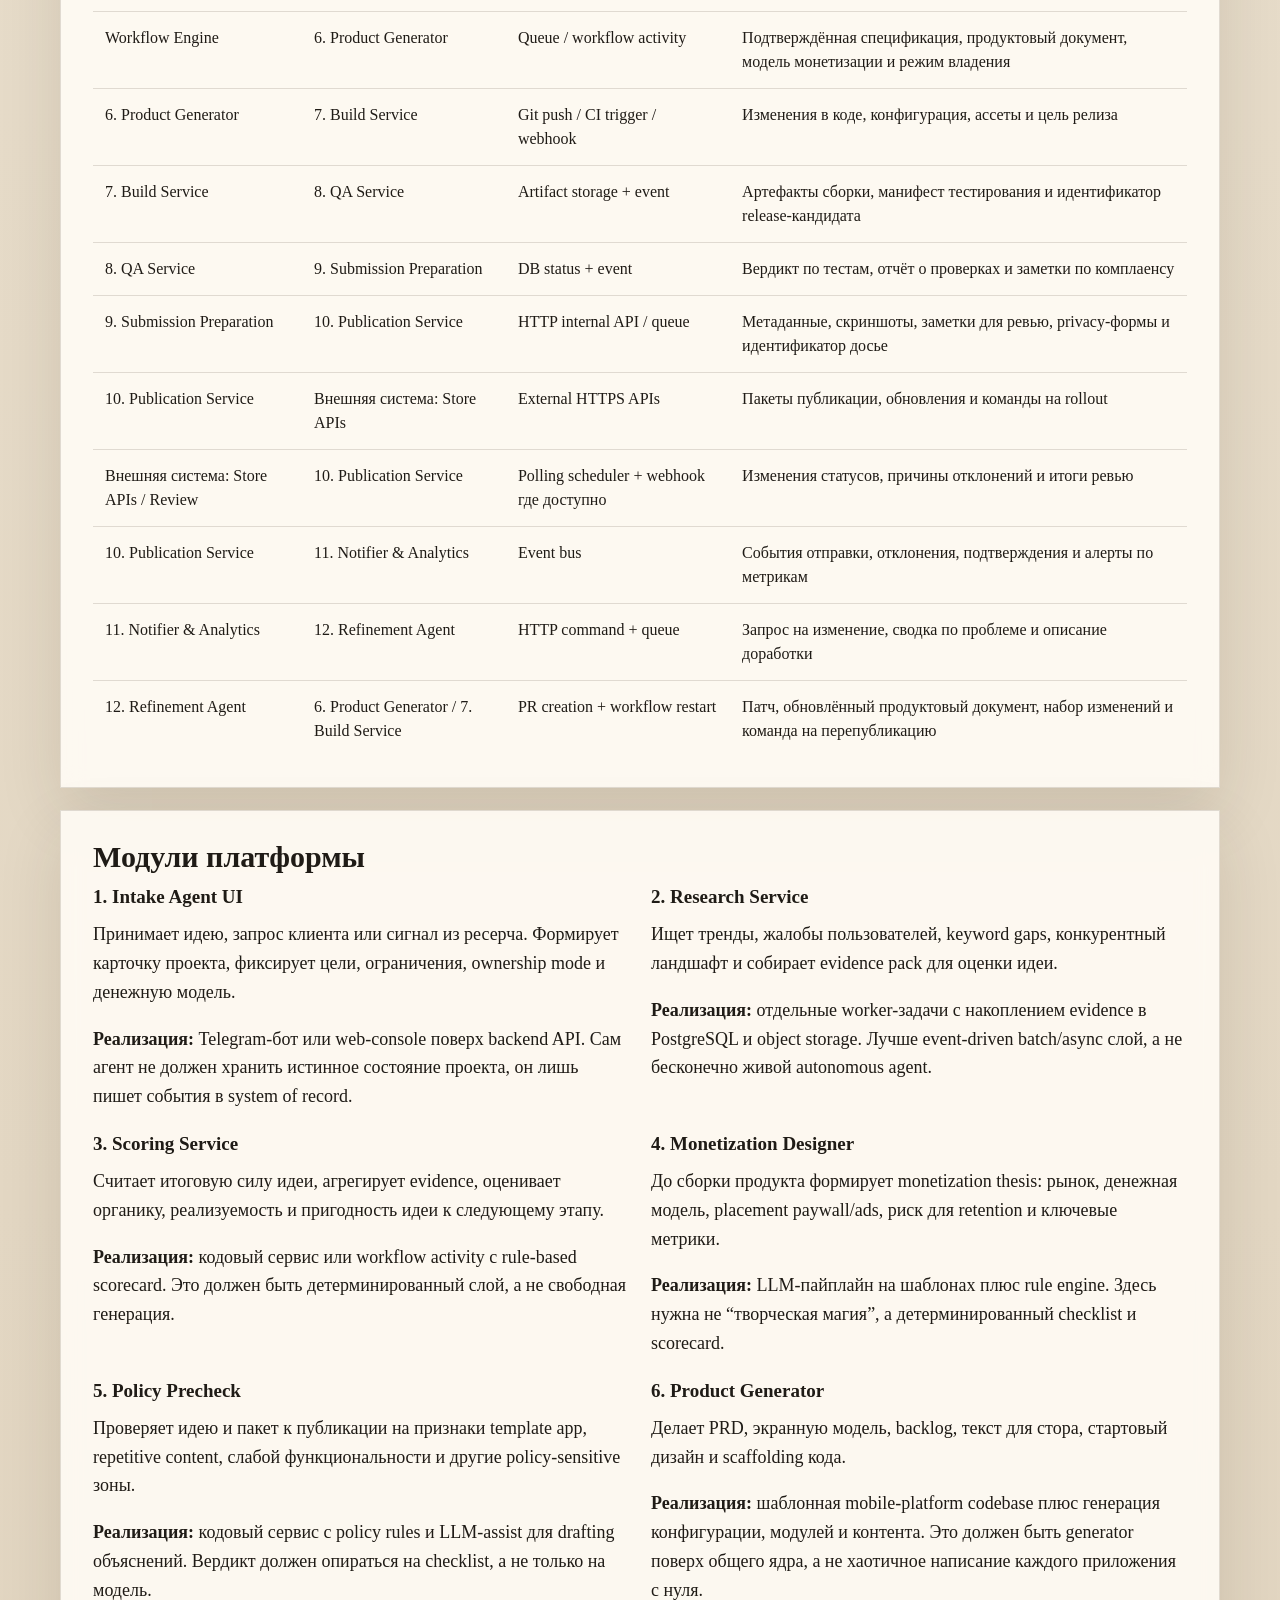
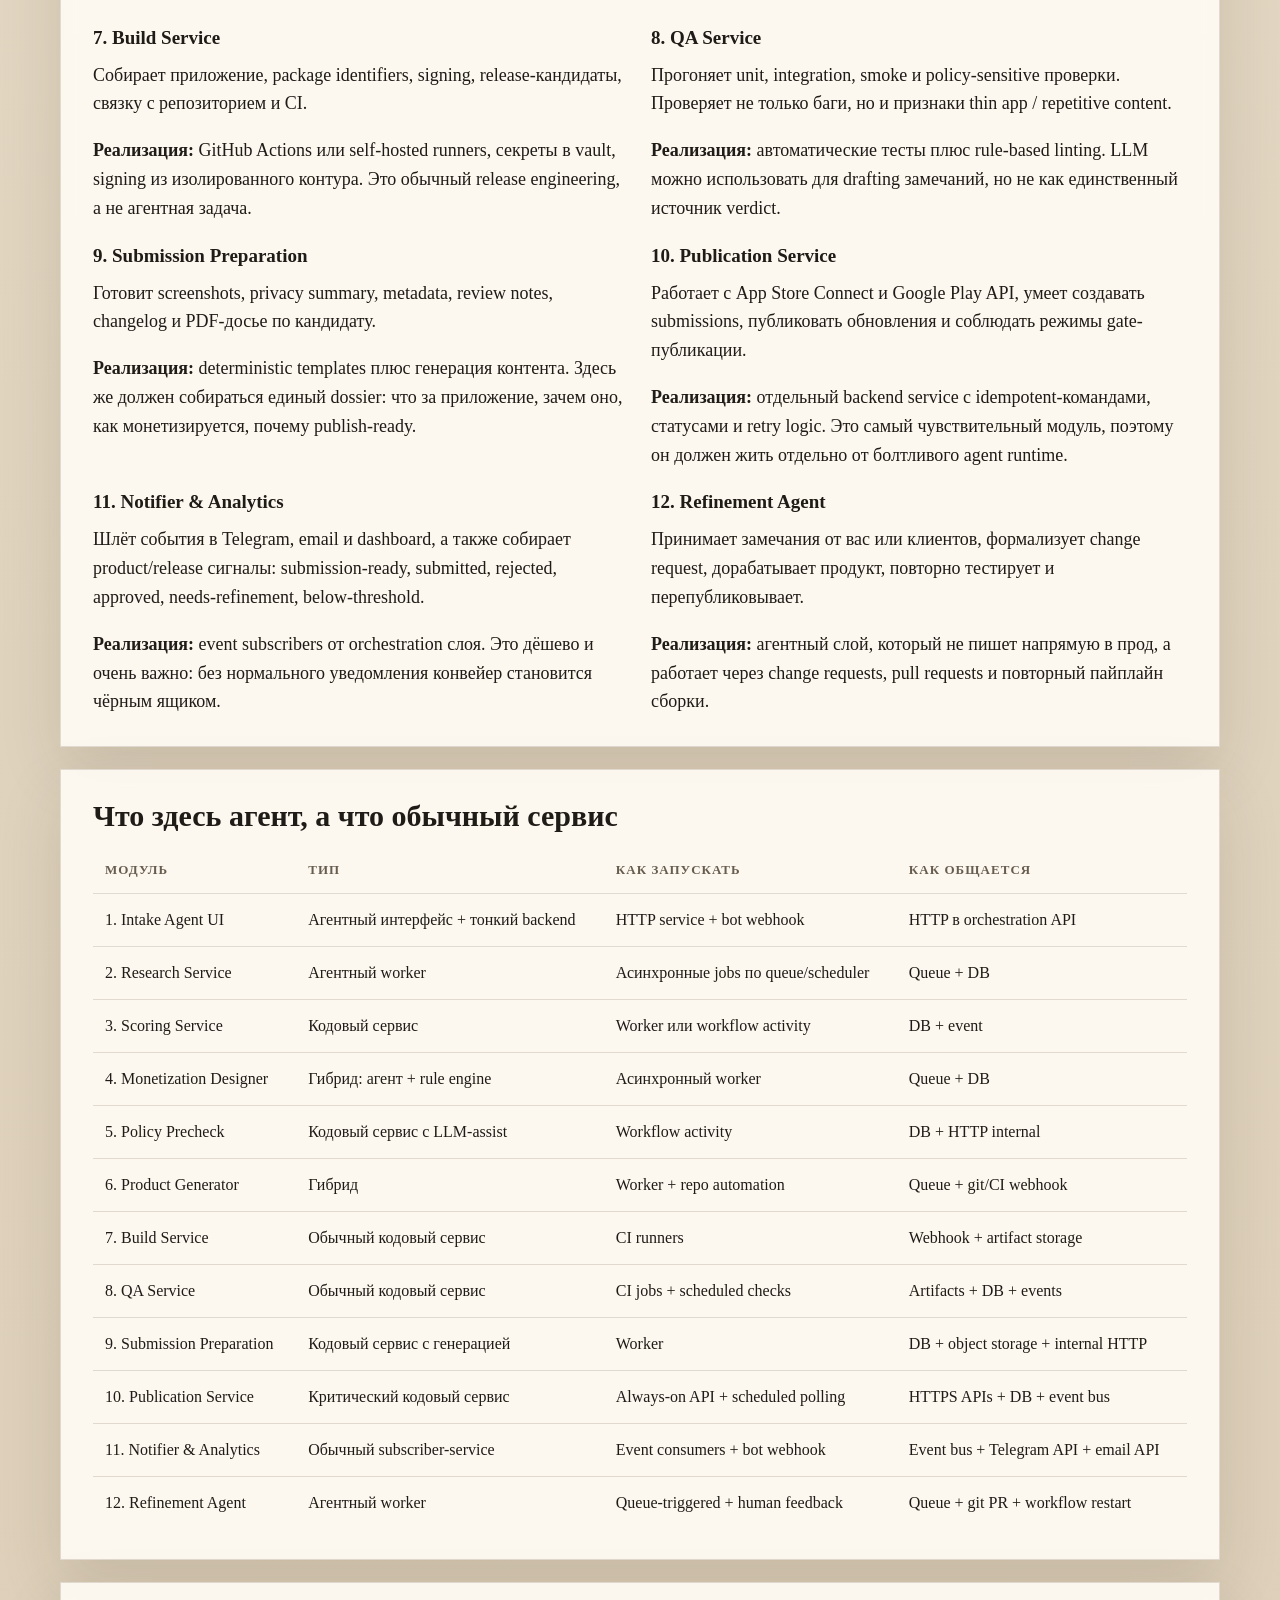
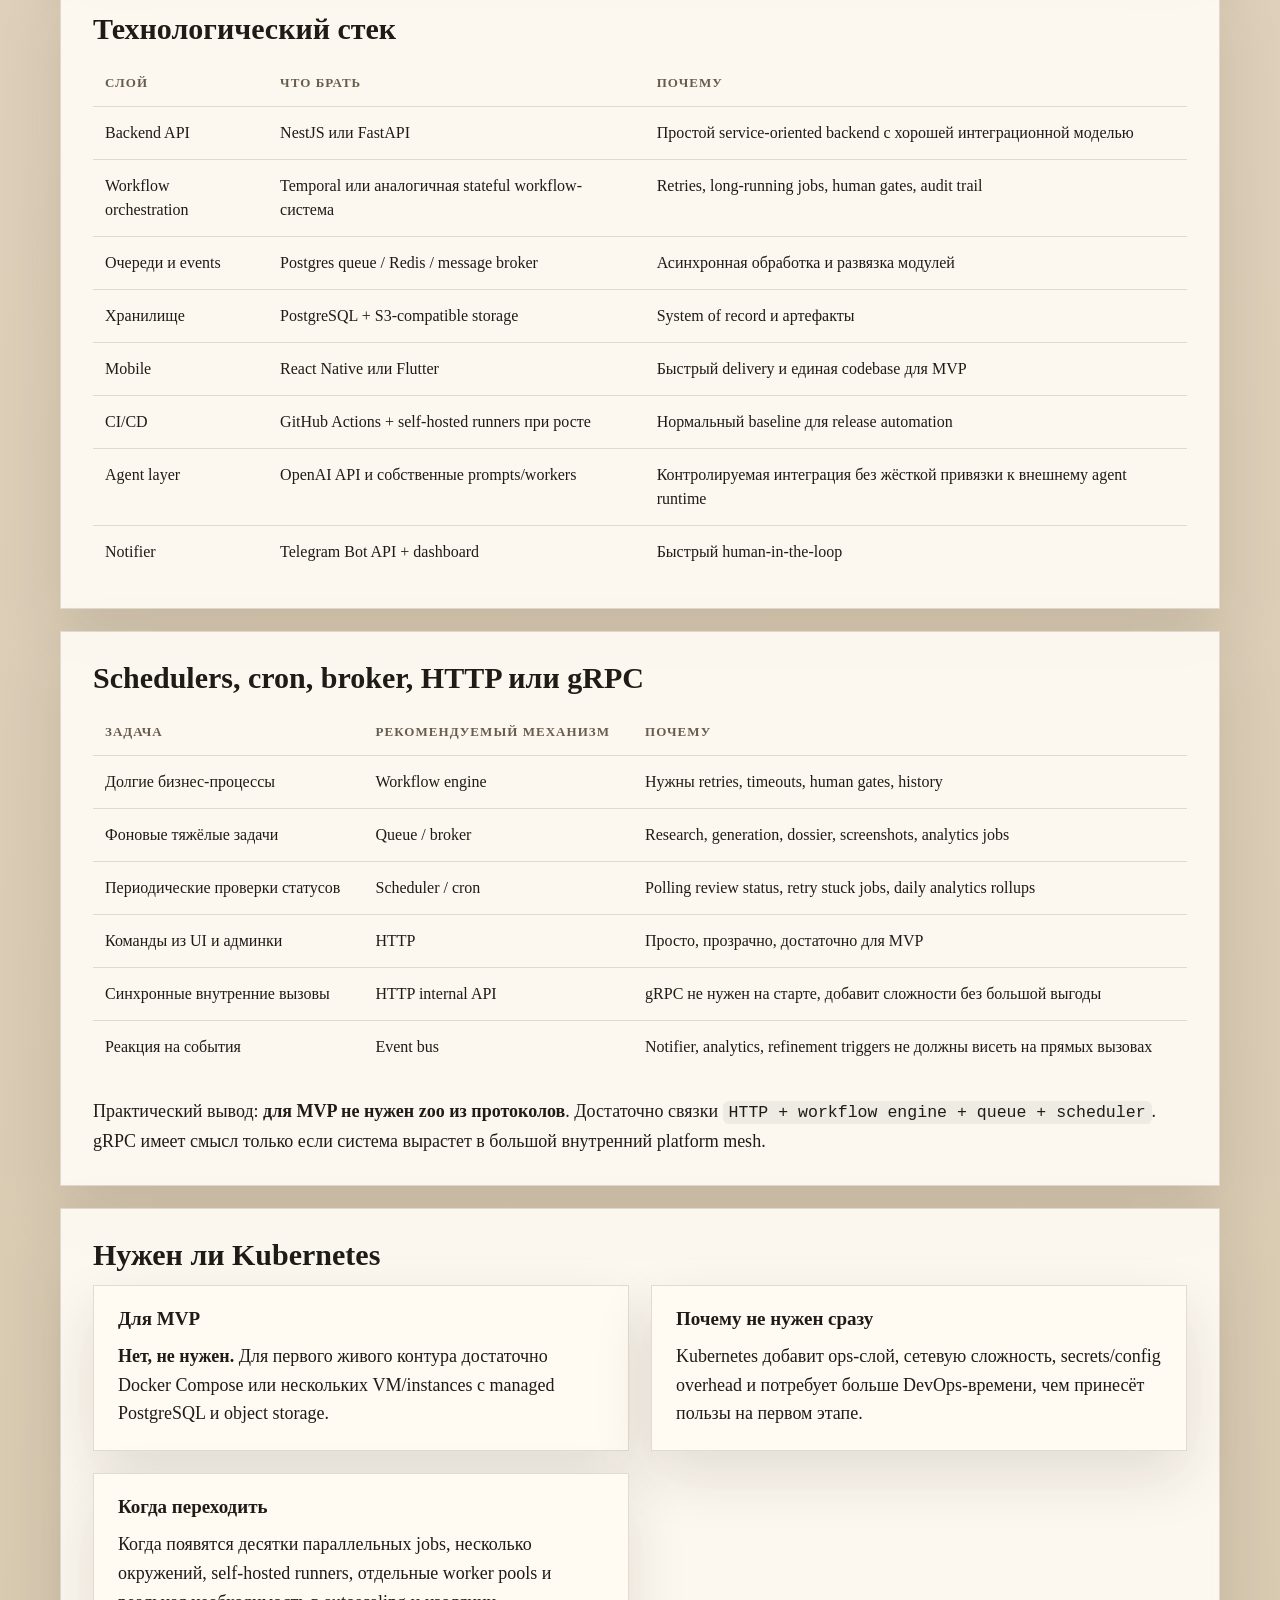
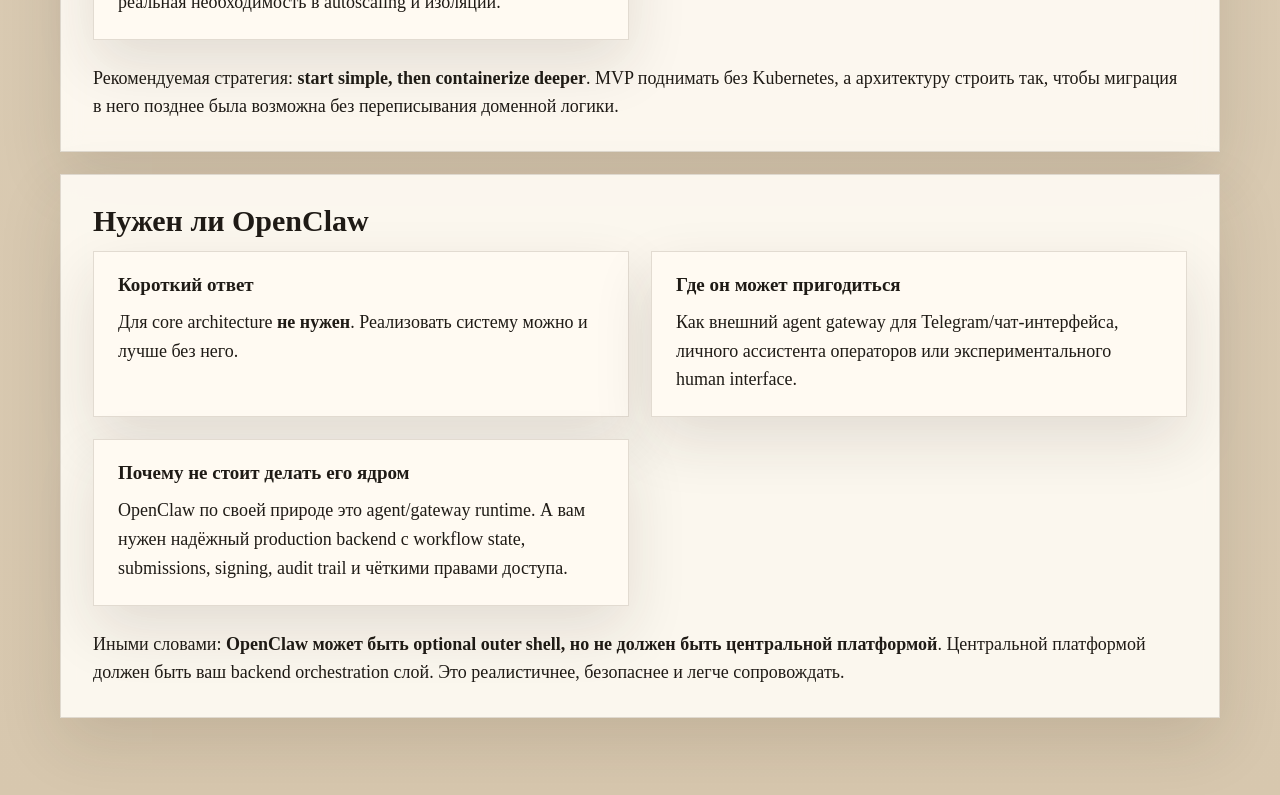
==== commit 9547daec: "Align architecture numbering and diagram with module list" ====
--- a/architecture.html
+++ b/architecture.html
@@ -21,9 +21,10 @@
       <p class="eyebrow">Архитектура v2</p>
       <h1>Управляемый конвейер от идеи до перепубликации</h1>
       <p class="lede">
-        Публикация остаётся автоматизированной, но не хаотичной. Конвейер
-        работает как жизненный цикл продукта: intake, ресерч, скоринг, сборка,
-        QA, подготовка к стору, сабмит, review, метрики, refinement и повторный релиз.
+        Ниже приведена единая версия архитектуры: те же модули, те же названия
+        и та же нумерация используются в схеме, в списке сервисов и в таблицах
+        взаимодействия. Внешние сторы показаны как внешняя система и в счёт
+        модулей платформы не входят.
       </p>
     </section>
 
@@ -31,203 +32,134 @@
       <h2>Схема конвейера</h2>
       <div class="diagram">
         <div class="diagram-stage">
-          <div class="diagram-stage-title">1. Intake</div>
-          <div class="diagram-box stage-intake">Intake / Agent UI</div>
+          <div class="diagram-stage-title">Этап 1. Вход</div>
+          <div class="diagram-box stage-intake">1. Intake Agent UI</div>
         </div>
 
         <div class="diagram-link-wrap">
           <div class="diagram-link">↓</div>
-          <div class="diagram-link-label">HTTP API + command creation</div>
+          <div class="diagram-link-label">HTTP API + команды</div>
         </div>
 
         <div class="diagram-stage">
-          <div class="diagram-stage-title">2. Research and Decision</div>
+          <div class="diagram-stage-title">Этап 2. Исследование и решение</div>
           <div class="diagram-row four">
-            <div class="diagram-box stage-research">Research</div>
-            <div class="diagram-box stage-research">Scoring</div>
-            <div class="diagram-box stage-money">Monetization Designer</div>
-            <div class="diagram-box stage-policy">Policy Precheck</div>
+            <div class="diagram-box stage-research">2. Research Service</div>
+            <div class="diagram-box stage-research">3. Scoring Service</div>
+            <div class="diagram-box stage-money">4. Monetization Designer</div>
+            <div class="diagram-box stage-policy">5. Policy Precheck</div>
+          </div>
+          <div class="diagram-inline-flow">
+            <span>2</span>
+            <span class="diagram-inline-arrow">→</span>
+            <span>3</span>
+            <span class="diagram-inline-arrow">→</span>
+            <span>4</span>
+            <span class="diagram-inline-arrow">→</span>
+            <span>5</span>
           </div>
           <div class="diagram-caption">
-            Эти четыре модуля работают как decision chain: сначала собирают evidence,
-            потом оценивают силу идеи, проверяют денежную модель и только после этого
-            пропускают идею дальше.
+            Это последовательная decision chain: ресерч собирает evidence,
+            scoring считает силу идеи, monetization designer формирует денежную
+            гипотезу, policy precheck снимает store-risk.
           </div>
         </div>
 
         <div class="diagram-link-wrap">
           <div class="diagram-link">↓</div>
-          <div class="diagram-link-label">workflow signal + persisted state</div>
-        </div>
-        <div class="diagram-gate">Approval Gate / Build Permission</div>
+          <div class="diagram-link-label">workflow state + approval</div>
+        </div>
+
+        <div class="diagram-gate">Gate: Build Permission</div>
+
         <div class="diagram-link-wrap">
           <div class="diagram-link">↓</div>
-          <div class="diagram-link-label">approved command -> generator job</div>
+          <div class="diagram-link-label">approved job</div>
         </div>
 
         <div class="diagram-stage">
-          <div class="diagram-stage-title">3. Product Generation</div>
-          <div class="diagram-box stage-product">Product Generator</div>
+          <div class="diagram-stage-title">Этап 3. Генерация продукта</div>
+          <div class="diagram-box stage-product">6. Product Generator</div>
         </div>
 
         <div class="diagram-link-wrap">
           <div class="diagram-link">↓</div>
-          <div class="diagram-link-label">repo update + build workflow</div>
+          <div class="diagram-link-label">git / CI trigger</div>
         </div>
 
         <div class="diagram-stage">
-          <div class="diagram-stage-title">4. Delivery Pipeline</div>
+          <div class="diagram-stage-title">Этап 4. Delivery pipeline</div>
           <div class="diagram-row three">
-            <div class="diagram-box stage-delivery">Build Service</div>
-            <div class="diagram-box stage-delivery">QA Service</div>
-            <div class="diagram-box stage-delivery">Submission Preparation</div>
+            <div class="diagram-box stage-delivery">7. Build Service</div>
+            <div class="diagram-box stage-delivery">8. QA Service</div>
+            <div class="diagram-box stage-delivery">9. Submission Preparation</div>
+          </div>
+          <div class="diagram-inline-flow">
+            <span>7</span>
+            <span class="diagram-inline-arrow">→</span>
+            <span>8</span>
+            <span class="diagram-inline-arrow">→</span>
+            <span>9</span>
           </div>
           <div class="diagram-caption">
-            Это не параллельные независимые модули, а производственная цепочка:
-            build собирает release-кандидат, QA его валидирует, submission preparation
-            оформляет publish-ready пакет для стора.
+            Это производственная цепочка, а не три параллельных блока:
+            build создаёт release-кандидат, QA его валидирует, submission preparation
+            собирает publish-ready пакет.
           </div>
         </div>
 
         <div class="diagram-link-wrap">
           <div class="diagram-link">↓</div>
-          <div class="diagram-link-label">submission package + publish command</div>
+          <div class="diagram-link-label">publish command</div>
         </div>
 
         <div class="diagram-stage">
-          <div class="diagram-stage-title">5. Store Release</div>
-          <div class="diagram-box stage-publication">Publication Service</div>
-          <div class="diagram-row two">
-            <div class="diagram-box stage-external">Store APIs / Review</div>
-            <div class="diagram-box stage-observe">Notifier / Analytics</div>
+          <div class="diagram-stage-title">Этап 5. Публикация и наблюдение</div>
+          <div class="diagram-publication-layout">
+            <div class="diagram-publication-center">
+              <div class="diagram-box stage-publication">10. Publication Service</div>
+            </div>
+            <div class="diagram-publication-row">
+              <div class="diagram-side">
+                <div class="diagram-side-arrow">10 → внешний контур</div>
+                <div class="diagram-box stage-external">Внешняя система: Store APIs / Review</div>
+              </div>
+              <div class="diagram-side">
+                <div class="diagram-side-arrow">10 → 11</div>
+                <div class="diagram-box stage-observe">11. Notifier &amp; Analytics</div>
+              </div>
+            </div>
           </div>
           <div class="diagram-caption">
-            Publication Service общается со сторами и получает статусы review,
-            а notifier и analytics получают события о публикации, отклонениях,
-            метриках продукта и сигналах на доработку.
+            Publication Service публикует и отслеживает review через внешние APIs стора.
+            Notifier &amp; Analytics получает release-события, rejection-сигналы и продуктовые метрики.
           </div>
         </div>
 
         <div class="diagram-link-wrap">
           <div class="diagram-link">↓</div>
-          <div class="diagram-link-label">review events + analytics signals</div>
+          <div class="diagram-link-label">alerts + feedback + metrics</div>
         </div>
 
         <div class="diagram-stage">
-          <div class="diagram-stage-title">6. Post-Release Loop</div>
-          <div class="diagram-box stage-loop">Refinement Agent / Republish Loop</div>
+          <div class="diagram-stage-title">Этап 6. Post-release цикл</div>
+          <div class="diagram-box stage-loop">12. Refinement Agent</div>
+          <div class="diagram-inline-flow">
+            <span>11</span>
+            <span class="diagram-inline-arrow">→</span>
+            <span>12</span>
+            <span class="diagram-inline-arrow">→</span>
+            <span>6</span>
+            <span class="diagram-inline-arrow">→</span>
+            <span>7</span>
+          </div>
           <div class="diagram-caption">
-            Любая значимая правка возвращает продукт обратно в delivery pipeline:
-            build, QA, submission package и повторная публикация.
+            После релиза любые значимые замечания, метрики или запросы на изменения
+            уходят в refinement, а затем цикл снова проходит через генерацию, build,
+            QA, submission и публикацию.
           </div>
         </div>
       </div>
-    </section>
-
-    <section class="panel">
-      <h2>Контракты взаимодействия</h2>
-      <table>
-        <thead>
-          <tr>
-            <th>Откуда</th>
-            <th>Куда</th>
-            <th>Чем общаются</th>
-            <th>Что передают</th>
-          </tr>
-        </thead>
-        <tbody>
-          <tr>
-            <td>Intake / Agent UI</td>
-            <td>Backend API / Workflow Engine</td>
-            <td>HTTP</td>
-            <td>Команды создания проекта, подтверждения идеи, запроса доработки и запуска публикации</td>
-          </tr>
-          <tr>
-            <td>Workflow Engine</td>
-            <td>Research / Scoring / Monetization / Policy</td>
-            <td>Queue jobs или activities</td>
-            <td>Идентификатор проекта, гипотеза, задачи на сбор доказательств и задачи на оценку</td>
-          </tr>
-          <tr>
-            <td>Research</td>
-            <td>Scoring</td>
-            <td>DB record + event</td>
-            <td>Пакет доказательств, карта конкурентов и сводка по трендам</td>
-          </tr>
-          <tr>
-            <td>Scoring</td>
-            <td>Monetization Designer</td>
-            <td>DB record + event</td>
-            <td>Контекст решения, сегмент и сигналы жизнеспособности идеи</td>
-          </tr>
-          <tr>
-            <td>Monetization Designer</td>
-            <td>Policy Precheck</td>
-            <td>DB record + event</td>
-            <td>Гипотеза монетизации, риск для удержания и рыночные допущения</td>
-          </tr>
-          <tr>
-            <td>Workflow Engine</td>
-            <td>Product Generator</td>
-            <td>Queue / workflow activity</td>
-            <td>Подтверждённая спецификация, продуктовый документ, модель монетизации и режим владения</td>
-          </tr>
-          <tr>
-            <td>Product Generator</td>
-            <td>Repo / Build Service</td>
-            <td>Git push / CI trigger / webhook</td>
-            <td>Изменения в коде, конфигурация, ассеты и цель релиза</td>
-          </tr>
-          <tr>
-            <td>Build Service</td>
-            <td>QA Service</td>
-            <td>Artifact storage + event</td>
-            <td>Артефакты сборки, манифест тестирования и идентификатор release-кандидата</td>
-          </tr>
-          <tr>
-            <td>QA Service</td>
-            <td>Submission Preparation</td>
-            <td>DB status + event</td>
-            <td>Вердикт по тестам, отчёт о проверках и заметки по комплаенсу</td>
-          </tr>
-          <tr>
-            <td>Submission Preparation</td>
-            <td>Publication Service</td>
-            <td>HTTP internal API / queue</td>
-            <td>Метаданные, скриншоты, заметки для ревью, privacy-формы и идентификатор досье</td>
-          </tr>
-          <tr>
-            <td>Publication Service</td>
-            <td>Store APIs</td>
-            <td>External HTTPS APIs</td>
-            <td>Пакеты публикации, обновления и команды на rollout</td>
-          </tr>
-          <tr>
-            <td>Store APIs / Review</td>
-            <td>Publication Service</td>
-            <td>Polling scheduler + webhook where available</td>
-            <td>Изменения статусов, причины отклонений и итоги ревью</td>
-          </tr>
-          <tr>
-            <td>Publication / Analytics</td>
-            <td>Notifier</td>
-            <td>Event bus</td>
-            <td>События отправки, отклонения, подтверждения и алерты по метрикам</td>
-          </tr>
-          <tr>
-            <td>Notifier / Client feedback</td>
-            <td>Refinement Agent</td>
-            <td>HTTP command + queue</td>
-            <td>Запрос на изменение, сводка по проблеме и описание доработки</td>
-          </tr>
-          <tr>
-            <td>Refinement Agent</td>
-            <td>Product Generator / Build</td>
-            <td>PR creation + workflow restart</td>
-            <td>Патч, обновлённый продуктовый документ, набор изменений и команда на перепубликацию</td>
-          </tr>
-        </tbody>
-      </table>
     </section>
 
     <section class="panel three-grid">
@@ -237,9 +169,9 @@
         <p>Собственный портфель и клиентские проекты работают на одном движке.</p>
       </article>
       <article class="metric">
-        <div class="metric-number">10</div>
+        <div class="metric-number">12</div>
         <p><strong>Ключевых модулей</strong></p>
-        <p>От исследования идей до notification и refinement loop.</p>
+        <p>Нумерация 1-12 едина для схемы, модулей и таблиц.</p>
       </article>
       <article class="metric">
         <div class="metric-number">3</div>
@@ -249,55 +181,171 @@
     </section>
 
     <section class="panel">
+      <h2>Контракты взаимодействия</h2>
+      <table>
+        <thead>
+          <tr>
+            <th>Откуда</th>
+            <th>Куда</th>
+            <th>Чем общаются</th>
+            <th>Что передают</th>
+          </tr>
+        </thead>
+        <tbody>
+          <tr>
+            <td>1. Intake Agent UI</td>
+            <td>Backend API / Workflow Engine</td>
+            <td>HTTP</td>
+            <td>Команды создания проекта, подтверждения идеи, запроса доработки и запуска публикации</td>
+          </tr>
+          <tr>
+            <td>Workflow Engine</td>
+            <td>2-5. Decision chain</td>
+            <td>Queue jobs или workflow activities</td>
+            <td>Идентификатор проекта, гипотеза, задачи на сбор доказательств и задачи на оценку</td>
+          </tr>
+          <tr>
+            <td>2. Research Service</td>
+            <td>3. Scoring Service</td>
+            <td>DB record + event</td>
+            <td>Пакет доказательств, карта конкурентов и сводка по трендам</td>
+          </tr>
+          <tr>
+            <td>3. Scoring Service</td>
+            <td>4. Monetization Designer</td>
+            <td>DB record + event</td>
+            <td>Контекст решения, сегмент и сигналы жизнеспособности идеи</td>
+          </tr>
+          <tr>
+            <td>4. Monetization Designer</td>
+            <td>5. Policy Precheck</td>
+            <td>DB record + event</td>
+            <td>Гипотеза монетизации, риск для удержания и рыночные допущения</td>
+          </tr>
+          <tr>
+            <td>Workflow Engine</td>
+            <td>6. Product Generator</td>
+            <td>Queue / workflow activity</td>
+            <td>Подтверждённая спецификация, продуктовый документ, модель монетизации и режим владения</td>
+          </tr>
+          <tr>
+            <td>6. Product Generator</td>
+            <td>7. Build Service</td>
+            <td>Git push / CI trigger / webhook</td>
+            <td>Изменения в коде, конфигурация, ассеты и цель релиза</td>
+          </tr>
+          <tr>
+            <td>7. Build Service</td>
+            <td>8. QA Service</td>
+            <td>Artifact storage + event</td>
+            <td>Артефакты сборки, манифест тестирования и идентификатор release-кандидата</td>
+          </tr>
+          <tr>
+            <td>8. QA Service</td>
+            <td>9. Submission Preparation</td>
+            <td>DB status + event</td>
+            <td>Вердикт по тестам, отчёт о проверках и заметки по комплаенсу</td>
+          </tr>
+          <tr>
+            <td>9. Submission Preparation</td>
+            <td>10. Publication Service</td>
+            <td>HTTP internal API / queue</td>
+            <td>Метаданные, скриншоты, заметки для ревью, privacy-формы и идентификатор досье</td>
+          </tr>
+          <tr>
+            <td>10. Publication Service</td>
+            <td>Внешняя система: Store APIs</td>
+            <td>External HTTPS APIs</td>
+            <td>Пакеты публикации, обновления и команды на rollout</td>
+          </tr>
+          <tr>
+            <td>Внешняя система: Store APIs / Review</td>
+            <td>10. Publication Service</td>
+            <td>Polling scheduler + webhook где доступно</td>
+            <td>Изменения статусов, причины отклонений и итоги ревью</td>
+          </tr>
+          <tr>
+            <td>10. Publication Service</td>
+            <td>11. Notifier &amp; Analytics</td>
+            <td>Event bus</td>
+            <td>События отправки, отклонения, подтверждения и алерты по метрикам</td>
+          </tr>
+          <tr>
+            <td>11. Notifier &amp; Analytics</td>
+            <td>12. Refinement Agent</td>
+            <td>HTTP command + queue</td>
+            <td>Запрос на изменение, сводка по проблеме и описание доработки</td>
+          </tr>
+          <tr>
+            <td>12. Refinement Agent</td>
+            <td>6. Product Generator / 7. Build Service</td>
+            <td>PR creation + workflow restart</td>
+            <td>Патч, обновлённый продуктовый документ, набор изменений и команда на перепубликацию</td>
+          </tr>
+        </tbody>
+      </table>
+    </section>
+
+    <section class="panel">
       <h2>Модули платформы</h2>
       <div class="list-grid">
         <article>
-          <h3>1. Intake Agent</h3>
+          <h3>1. Intake Agent UI</h3>
           <p>Принимает идею, запрос клиента или сигнал из ресерча. Формирует карточку проекта, фиксирует цели, ограничения, ownership mode и денежную модель.</p>
           <p><strong>Реализация:</strong> Telegram-бот или web-console поверх backend API. Сам агент не должен хранить истинное состояние проекта, он лишь пишет события в system of record.</p>
         </article>
         <article>
-          <h3>2. Research & Scoring</h3>
-          <p>Ищет тренды, жалобы пользователей, keyword gaps, конкурентный ландшафт и сразу пишет контраргумент, почему идея может не взлететь.</p>
+          <h3>2. Research Service</h3>
+          <p>Ищет тренды, жалобы пользователей, keyword gaps, конкурентный ландшафт и собирает evidence pack для оценки идеи.</p>
           <p><strong>Реализация:</strong> отдельные worker-задачи с накоплением evidence в PostgreSQL и object storage. Лучше event-driven batch/async слой, а не бесконечно живой autonomous agent.</p>
         </article>
         <article>
-          <h3>3. Monetization Designer</h3>
-          <p>До сборки продукта формирует monetization thesis: какой рынок, какая денежная модель, где paywall или ads, что ломает retention и какие метрики станут критичными.</p>
-          <p><strong>Реализация:</strong> LLM-пайплайн на шаблонах плюс rule engine. Здесь нужна не “творческая магия”, а детерминированный checklist и scorecard, иначе модуль станет генератором красивых самообманов.</p>
-        </article>
-        <article>
-          <h3>4. Product Generator</h3>
+          <h3>3. Scoring Service</h3>
+          <p>Считает итоговую силу идеи, агрегирует evidence, оценивает органику, реализуемость и пригодность идеи к следующему этапу.</p>
+          <p><strong>Реализация:</strong> кодовый сервис или workflow activity с rule-based scorecard. Это должен быть детерминированный слой, а не свободная генерация.</p>
+        </article>
+        <article>
+          <h3>4. Monetization Designer</h3>
+          <p>До сборки продукта формирует monetization thesis: рынок, денежная модель, placement paywall/ads, риск для retention и ключевые метрики.</p>
+          <p><strong>Реализация:</strong> LLM-пайплайн на шаблонах плюс rule engine. Здесь нужна не “творческая магия”, а детерминированный checklist и scorecard.</p>
+        </article>
+        <article>
+          <h3>5. Policy Precheck</h3>
+          <p>Проверяет идею и пакет к публикации на признаки template app, repetitive content, слабой функциональности и другие policy-sensitive зоны.</p>
+          <p><strong>Реализация:</strong> кодовый сервис с policy rules и LLM-assist для drafting объяснений. Вердикт должен опираться на checklist, а не только на модель.</p>
+        </article>
+        <article>
+          <h3>6. Product Generator</h3>
           <p>Делает PRD, экранную модель, backlog, текст для стора, стартовый дизайн и scaffolding кода.</p>
           <p><strong>Реализация:</strong> шаблонная mobile-platform codebase плюс генерация конфигурации, модулей и контента. Это должен быть generator поверх общего ядра, а не хаотичное написание каждого приложения с нуля.</p>
         </article>
         <article>
-          <h3>5. Build Service</h3>
+          <h3>7. Build Service</h3>
           <p>Собирает приложение, package identifiers, signing, release-кандидаты, связку с репозиторием и CI.</p>
           <p><strong>Реализация:</strong> GitHub Actions или self-hosted runners, секреты в vault, signing из изолированного контура. Это обычный release engineering, а не агентная задача.</p>
         </article>
         <article>
-          <h3>6. QA Service</h3>
-          <p>Прогоняет unit, integration, smoke и policy-precheck. Проверяет не только баги, но и признаки thin app / repetitive content.</p>
-          <p><strong>Реализация:</strong> автоматические тесты плюс rule-based policy linting. LLM можно использовать для drafting замечаний, но не как единственный источник verdict.</p>
-        </article>
-        <article>
-          <h3>7. Submission Preparation</h3>
+          <h3>8. QA Service</h3>
+          <p>Прогоняет unit, integration, smoke и policy-sensitive проверки. Проверяет не только баги, но и признаки thin app / repetitive content.</p>
+          <p><strong>Реализация:</strong> автоматические тесты плюс rule-based linting. LLM можно использовать для drafting замечаний, но не как единственный источник verdict.</p>
+        </article>
+        <article>
+          <h3>9. Submission Preparation</h3>
           <p>Готовит screenshots, privacy summary, metadata, review notes, changelog и PDF-досье по кандидату.</p>
           <p><strong>Реализация:</strong> deterministic templates плюс генерация контента. Здесь же должен собираться единый dossier: что за приложение, зачем оно, как монетизируется, почему publish-ready.</p>
         </article>
         <article>
-          <h3>8. Publication Service</h3>
+          <h3>10. Publication Service</h3>
           <p>Работает с App Store Connect и Google Play API, умеет создавать submissions, публиковать обновления и соблюдать режимы gate-публикации.</p>
           <p><strong>Реализация:</strong> отдельный backend service с idempotent-командами, статусами и retry logic. Это самый чувствительный модуль, поэтому он должен жить отдельно от болтливого agent runtime.</p>
         </article>
         <article>
-          <h3>9. Notifier</h3>
-          <p>Шлёт события в Telegram, email и dashboard: submission-ready, submitted, rejected, approved, needs-refinement, below-threshold.</p>
+          <h3>11. Notifier &amp; Analytics</h3>
+          <p>Шлёт события в Telegram, email и dashboard, а также собирает product/release сигналы: submission-ready, submitted, rejected, approved, needs-refinement, below-threshold.</p>
           <p><strong>Реализация:</strong> event subscribers от orchestration слоя. Это дёшево и очень важно: без нормального уведомления конвейер становится чёрным ящиком.</p>
         </article>
         <article>
-          <h3>10. Refinement Agent</h3>
+          <h3>12. Refinement Agent</h3>
           <p>Принимает замечания от вас или клиентов, формализует change request, дорабатывает продукт, повторно тестирует и перепубликовывает.</p>
           <p><strong>Реализация:</strong> агентный слой, который не пишет напрямую в прод, а работает через change requests, pull requests и повторный пайплайн сборки.</p>
         </article>
@@ -317,73 +365,73 @@
         </thead>
         <tbody>
           <tr>
-            <td>Intake / Agent UI</td>
+            <td>1. Intake Agent UI</td>
             <td>Агентный интерфейс + тонкий backend</td>
             <td>HTTP service + bot webhook</td>
             <td>HTTP в orchestration API</td>
           </tr>
           <tr>
-            <td>Research</td>
+            <td>2. Research Service</td>
             <td>Агентный worker</td>
             <td>Асинхронные jobs по queue/scheduler</td>
             <td>Queue + DB</td>
           </tr>
           <tr>
-            <td>Scoring</td>
+            <td>3. Scoring Service</td>
             <td>Кодовый сервис</td>
             <td>Worker или workflow activity</td>
             <td>DB + event</td>
           </tr>
           <tr>
-            <td>Monetization Designer</td>
+            <td>4. Monetization Designer</td>
             <td>Гибрид: агент + rule engine</td>
             <td>Асинхронный worker</td>
             <td>Queue + DB</td>
           </tr>
           <tr>
-            <td>Policy Precheck</td>
+            <td>5. Policy Precheck</td>
             <td>Кодовый сервис с LLM-assist</td>
             <td>Workflow activity</td>
             <td>DB + HTTP internal</td>
           </tr>
           <tr>
-            <td>Product Generator</td>
+            <td>6. Product Generator</td>
             <td>Гибрид</td>
             <td>Worker + repo automation</td>
             <td>Queue + git/CI webhook</td>
           </tr>
           <tr>
-            <td>Build Service</td>
+            <td>7. Build Service</td>
             <td>Обычный кодовый сервис</td>
             <td>CI runners</td>
             <td>Webhook + artifact storage</td>
           </tr>
           <tr>
-            <td>QA Service</td>
+            <td>8. QA Service</td>
             <td>Обычный кодовый сервис</td>
             <td>CI jobs + scheduled checks</td>
             <td>Artifacts + DB + events</td>
           </tr>
           <tr>
-            <td>Submission Preparation</td>
+            <td>9. Submission Preparation</td>
             <td>Кодовый сервис с генерацией</td>
             <td>Worker</td>
             <td>DB + object storage + internal HTTP</td>
           </tr>
           <tr>
-            <td>Publication Service</td>
+            <td>10. Publication Service</td>
             <td>Критический кодовый сервис</td>
             <td>Always-on API + scheduled polling</td>
             <td>HTTPS APIs + DB + event bus</td>
           </tr>
           <tr>
-            <td>Notifier</td>
+            <td>11. Notifier &amp; Analytics</td>
             <td>Обычный subscriber-service</td>
             <td>Event consumers + bot webhook</td>
             <td>Event bus + Telegram API + email API</td>
           </tr>
           <tr>
-            <td>Refinement Agent</td>
+            <td>12. Refinement Agent</td>
             <td>Агентный worker</td>
             <td>Queue-triggered + human feedback</td>
             <td>Queue + git PR + workflow restart</td>
@@ -537,177 +585,8 @@
       </div>
       <p class="spacer-top">
         Иными словами: <strong>OpenClaw может быть optional outer shell, но не должен быть центральной платформой</strong>.
-        Центральной платформой должен быть ваш backend orchestration слой. Это реалистичнее,
-        безопаснее и легче сопровождать.
+        Центральной платформой должен быть ваш backend orchestration слой. Это реалистичнее, безопаснее и легче сопровождать.
       </p>
-    </section>
-
-    <section class="panel">
-      <h2>Реалистичность</h2>
-      <table>
-        <thead>
-          <tr>
-            <th>Часть системы</th>
-            <th>Реалистичность</th>
-            <th>Комментарий</th>
-          </tr>
-        </thead>
-        <tbody>
-          <tr>
-            <td>Research + scoring</td>
-            <td>Высокая</td>
-            <td>Обычный LLM-assisted intelligence pipeline</td>
-          </tr>
-          <tr>
-            <td>Monetization gating до build</td>
-            <td>Высокая</td>
-            <td>Главное сделать rule-based scorecard, а не свободную болтовню модели</td>
-          </tr>
-          <tr>
-            <td>Code generation поверх общей mobile platform</td>
-            <td>Средне-высокая</td>
-            <td>Реально, если есть единое ядро и ограниченный product grammar</td>
-          </tr>
-          <tr>
-            <td>Автоматизированная публикация</td>
-            <td>Средняя</td>
-            <td>Технически реально, операционно чувствительно</td>
-          </tr>
-          <tr>
-            <td>Автоматическая перепубликация после правок</td>
-            <td>Средняя</td>
-            <td>Реально при жёсткой change-management модели</td>
-          </tr>
-          <tr>
-            <td>Полностью автономный “умный издатель” без гейтов</td>
-            <td>Низкая</td>
-            <td>Именно этот кусок и не нужен. Нужен управляемый, а не магический pipeline</td>
-          </tr>
-        </tbody>
-      </table>
-    </section>
-
-    <section class="panel">
-      <h2>Build permission</h2>
-      <p>
-        Идея не должна переходить в сборку, пока не сформированы четыре вещи:
-        <strong>research thesis</strong>, <strong>monetization thesis</strong>,
-        <strong>policy precheck</strong> и <strong>kill criteria</strong>.
-        Конвейер не должен строить приложение, если он не понимает, как именно
-        этот продукт потенциально зарабатывает и почему эта модель монетизации
-        не разрушит retention.
-      </p>
-      <table>
-        <thead>
-          <tr>
-            <th>Обязательное поле</th>
-            <th>Что фиксируем до build</th>
-          </tr>
-        </thead>
-        <tbody>
-          <tr>
-            <td>Problem statement</td>
-            <td>Какую боль решаем и для кого</td>
-          </tr>
-          <tr>
-            <td>Distribution thesis</td>
-            <td>Почему тема имеет шанс на органику или discoverability</td>
-          </tr>
-          <tr>
-            <td>Monetization thesis</td>
-            <td>Подписка, реклама, IAP, hybrid или внешний денежный контур</td>
-          </tr>
-          <tr>
-            <td>Policy risk</td>
-            <td>Почему это не шаблонный мусор и не тонкая обёртка</td>
-          </tr>
-          <tr>
-            <td>Kill criteria</td>
-            <td>На каких метриках идея считается слабой и уходит в архив</td>
-          </tr>
-        </tbody>
-      </table>
-    </section>
-
-    <section class="panel">
-      <h2>Ownership modes</h2>
-      <table>
-        <thead>
-          <tr>
-            <th>Режим</th>
-            <th>Для кого</th>
-            <th>Чей store account</th>
-            <th>Кто получает деньги</th>
-            <th>Как публикуем</th>
-          </tr>
-        </thead>
-        <tbody>
-          <tr>
-            <td><code>owned_by_us</code></td>
-            <td>Собственные продукты</td>
-            <td>Ваш</td>
-            <td>Вы</td>
-            <td>Auto-publish или approval-based</td>
-          </tr>
-          <tr>
-            <td><code>owned_by_client</code></td>
-            <td>Клиентские приложения</td>
-            <td>Клиента</td>
-            <td>Клиент</td>
-            <td>Assisted/automatic publish через клиентские доступы</td>
-          </tr>
-          <tr>
-            <td><code>managed_transitional</code></td>
-            <td>Исключение</td>
-            <td>Договорной</td>
-            <td>По договору</td>
-            <td>Только как временный режим</td>
-          </tr>
-        </tbody>
-      </table>
-    </section>
-
-    <section class="panel">
-      <h2>Статусы pipeline</h2>
-      <div class="badge-row">
-        <span class="badge badge-good">idea-intake</span>
-        <span class="badge badge-good">research-complete</span>
-        <span class="badge badge-good">monetization-designed</span>
-        <span class="badge badge-good">idea-approved</span>
-        <span class="badge badge-good">in-build</span>
-        <span class="badge badge-good">qa-passed</span>
-        <span class="badge badge-good">submission-ready</span>
-        <span class="badge badge-good">submitted</span>
-        <span class="badge badge-warn">rejected</span>
-        <span class="badge badge-good">approved</span>
-        <span class="badge badge-good">published</span>
-        <span class="badge badge-good">needs-refinement</span>
-        <span class="badge badge-good">republished</span>
-      </div>
-      <p>
-        Ключевой принцип: публикация это не финальная кнопка, а один из статусов
-        жизненного цикла. После релиза платформа собирает сигналы и может сама
-        инициировать refinement-цикл, если retention, conversion или review feedback
-        выходят за допустимые границы.
-      </p>
-    </section>
-
-    <section class="panel">
-      <h2>Три режима публикации</h2>
-      <div class="list-grid">
-        <article class="callout">
-          <h3>Auto-Publish Internal</h3>
-          <p>Для ваших приложений. Сабмит уходит автоматически после прохождения внутренних гейтов и policy scoring.</p>
-        </article>
-        <article class="callout">
-          <h3>Approval-Based Publish</h3>
-          <p>Для новых вертикалей, спорных кейсов и крупных обновлений. Notifier присылает карточку, после approve идёт submission.</p>
-        </article>
-        <article class="callout">
-          <h3>Client-Assisted Publish</h3>
-          <p>Для внешних клиентов. Публикация автоматизирована, но в store account клиента, с фиксированным audit trail.</p>
-        </article>
-      </div>
     </section>
   </div>
 </body>
--- a/site.css
+++ b/site.css
@@ -350,6 +350,41 @@
   max-width: 760px;
 }
 
+.diagram-publication-layout {
+  display: flex;
+  flex-direction: column;
+  gap: 14px;
+  align-items: center;
+}
+
+.diagram-publication-center {
+  width: 100%;
+  display: flex;
+  justify-content: center;
+}
+
+.diagram-publication-row {
+  width: 100%;
+  display: grid;
+  grid-template-columns: repeat(2, minmax(0, 1fr));
+  gap: 14px;
+}
+
+.diagram-side {
+  display: flex;
+  flex-direction: column;
+  gap: 8px;
+}
+
+.diagram-side-arrow {
+  color: var(--muted);
+  font-size: 13px;
+  text-transform: uppercase;
+  letter-spacing: 0.08em;
+  font-weight: 700;
+  text-align: center;
+}
+
 .diagram-box {
   width: min(840px, 100%);
   padding: 16px 18px;
@@ -455,6 +490,22 @@
   line-height: 1.5;
 }
 
+.diagram-inline-flow {
+  display: flex;
+  justify-content: center;
+  align-items: center;
+  gap: 8px;
+  margin-top: 12px;
+  color: var(--muted);
+  font-size: 14px;
+  font-weight: 700;
+}
+
+.diagram-inline-arrow {
+  color: var(--accent-2);
+  font-size: 16px;
+}
+
 .muted {
   color: var(--muted);
 }
@@ -469,7 +520,8 @@
   .list-grid,
   .diagram-row,
   .diagram-row.three,
-  .diagram-row.two {
+  .diagram-row.two,
+  .diagram-publication-row {
     grid-template-columns: 1fr;
   }
 
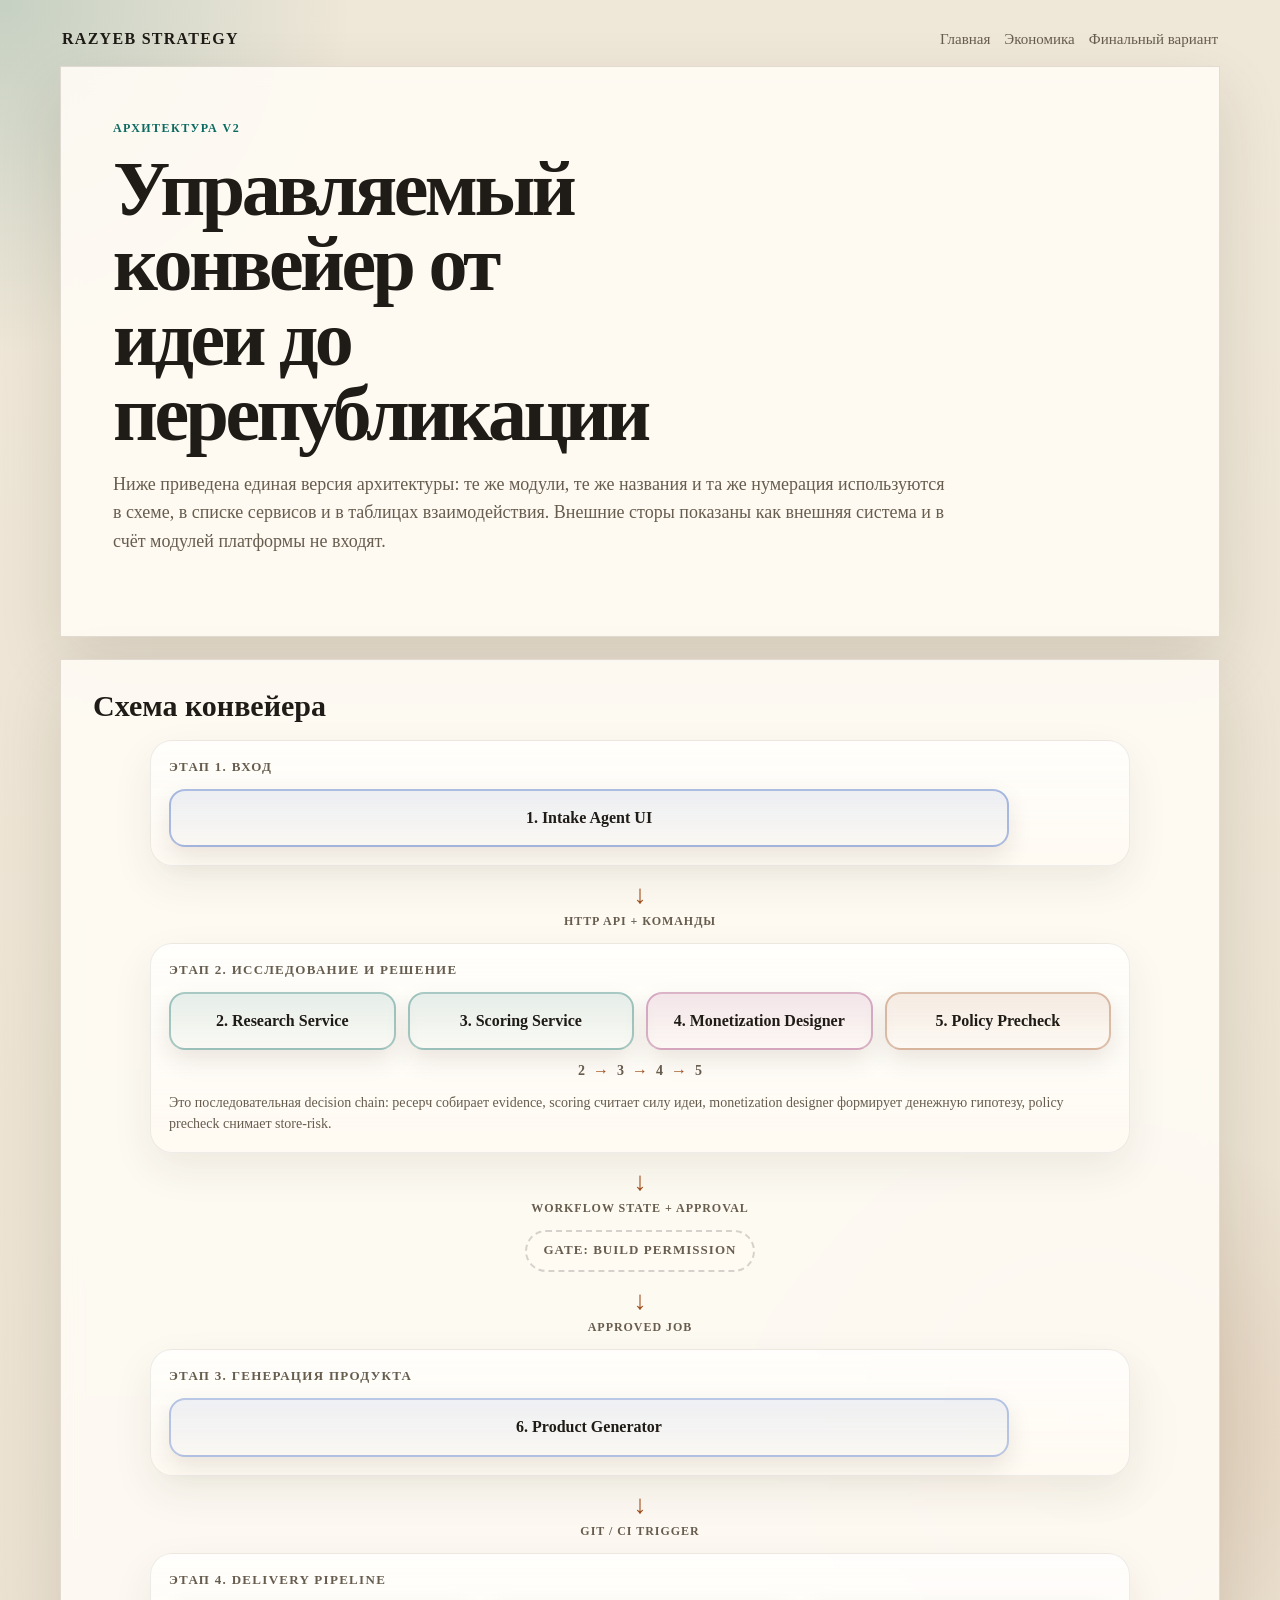
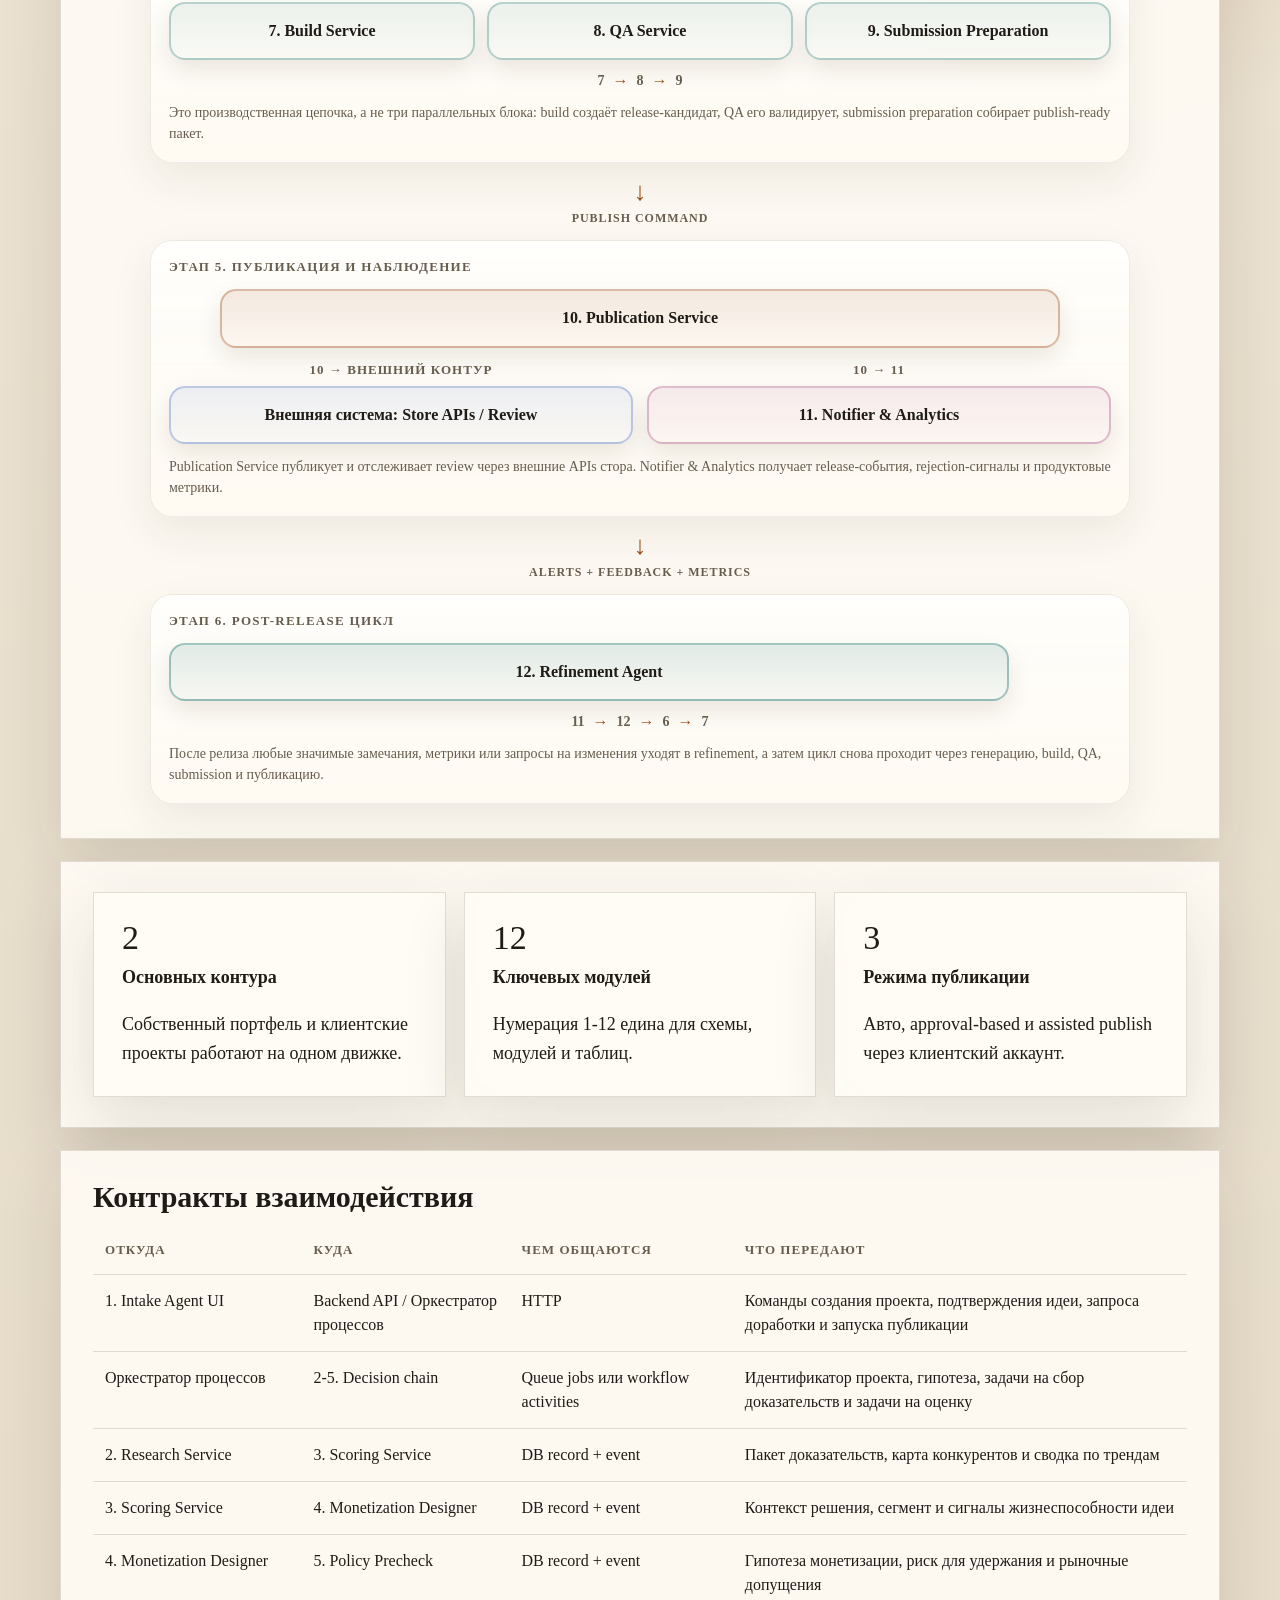
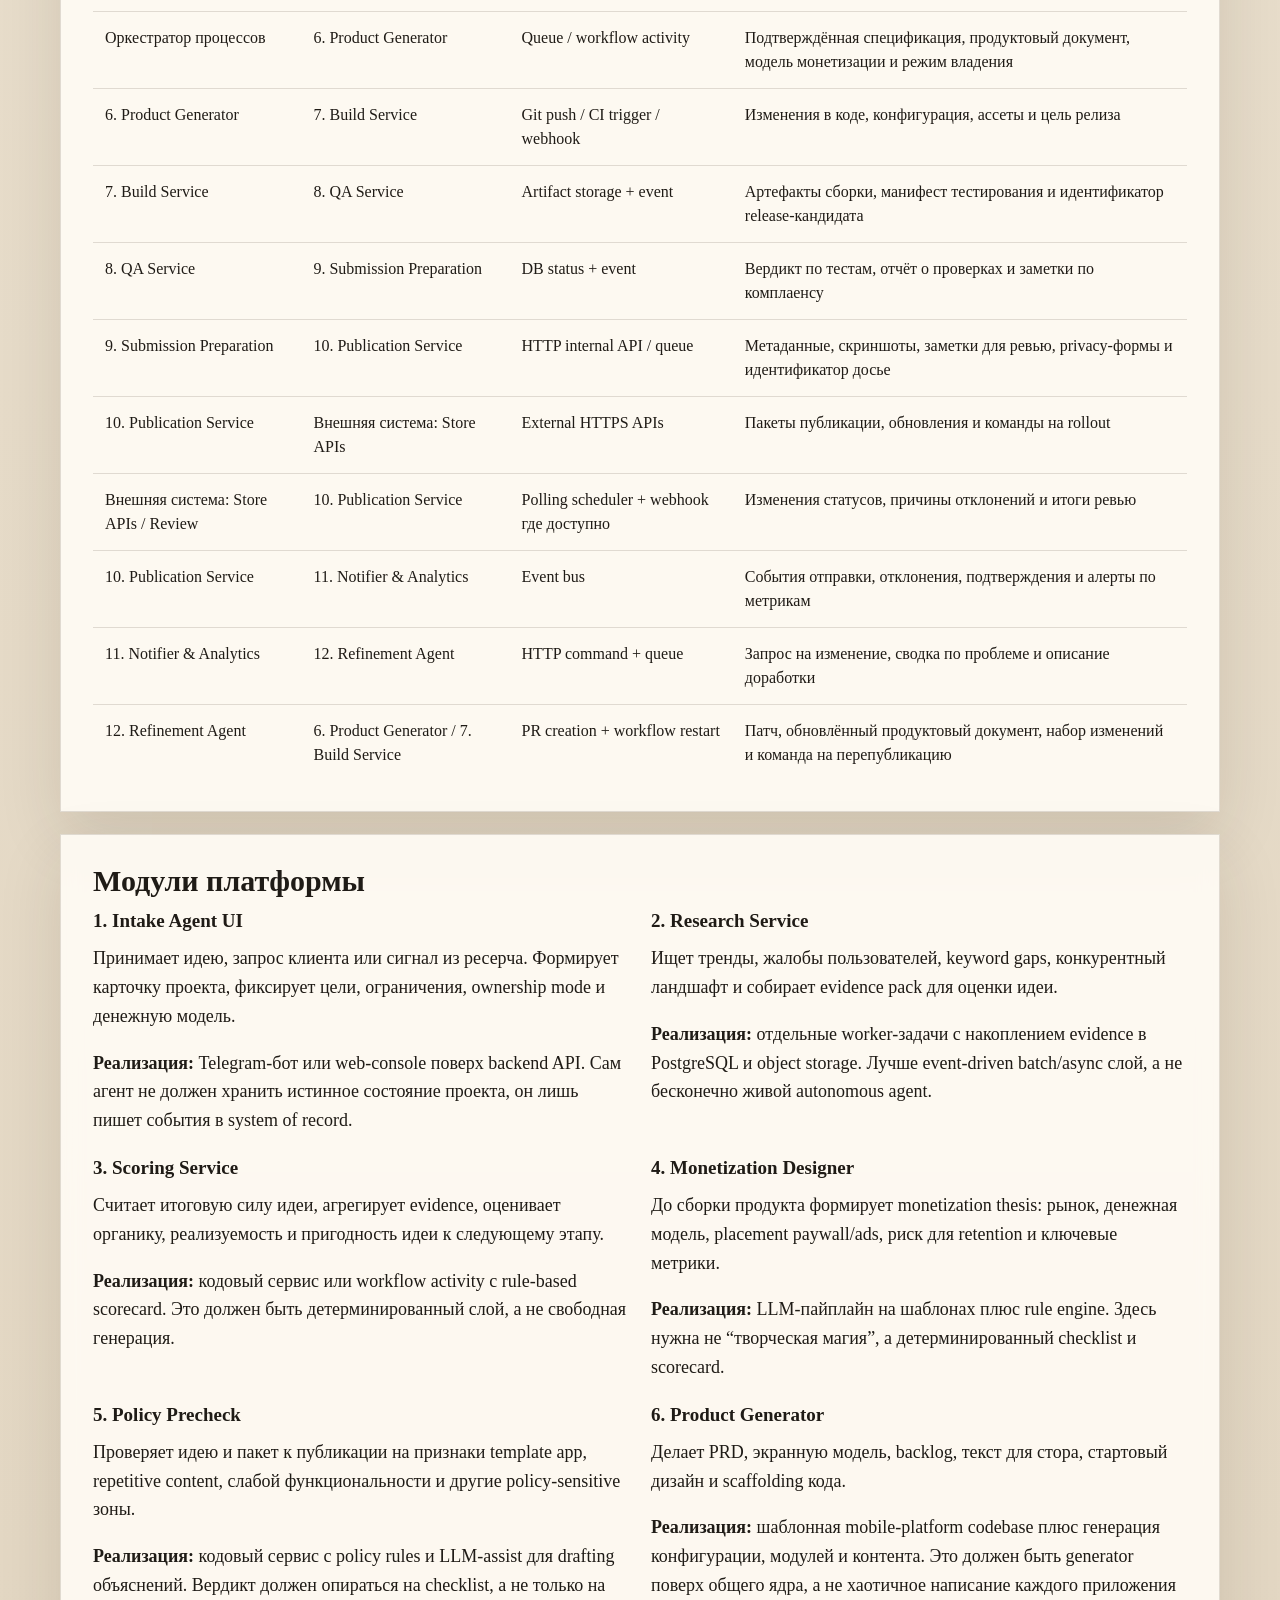
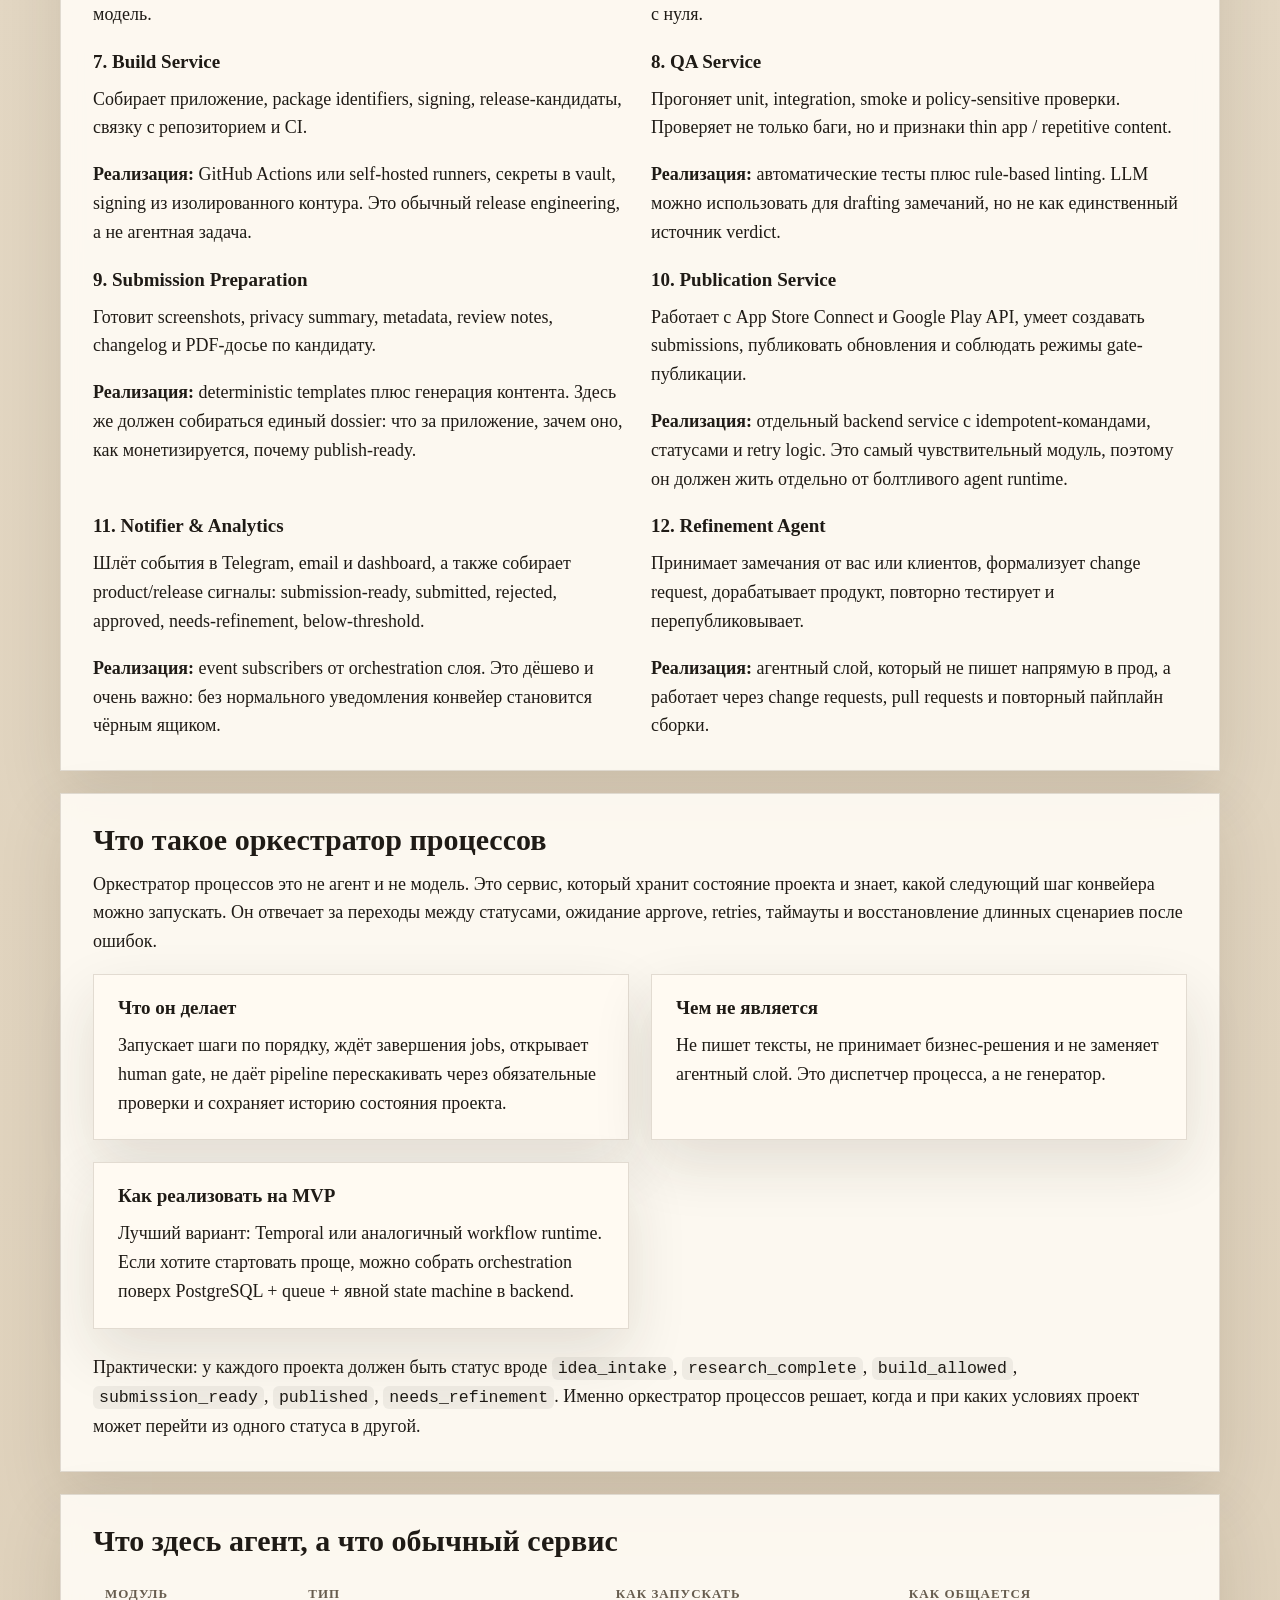
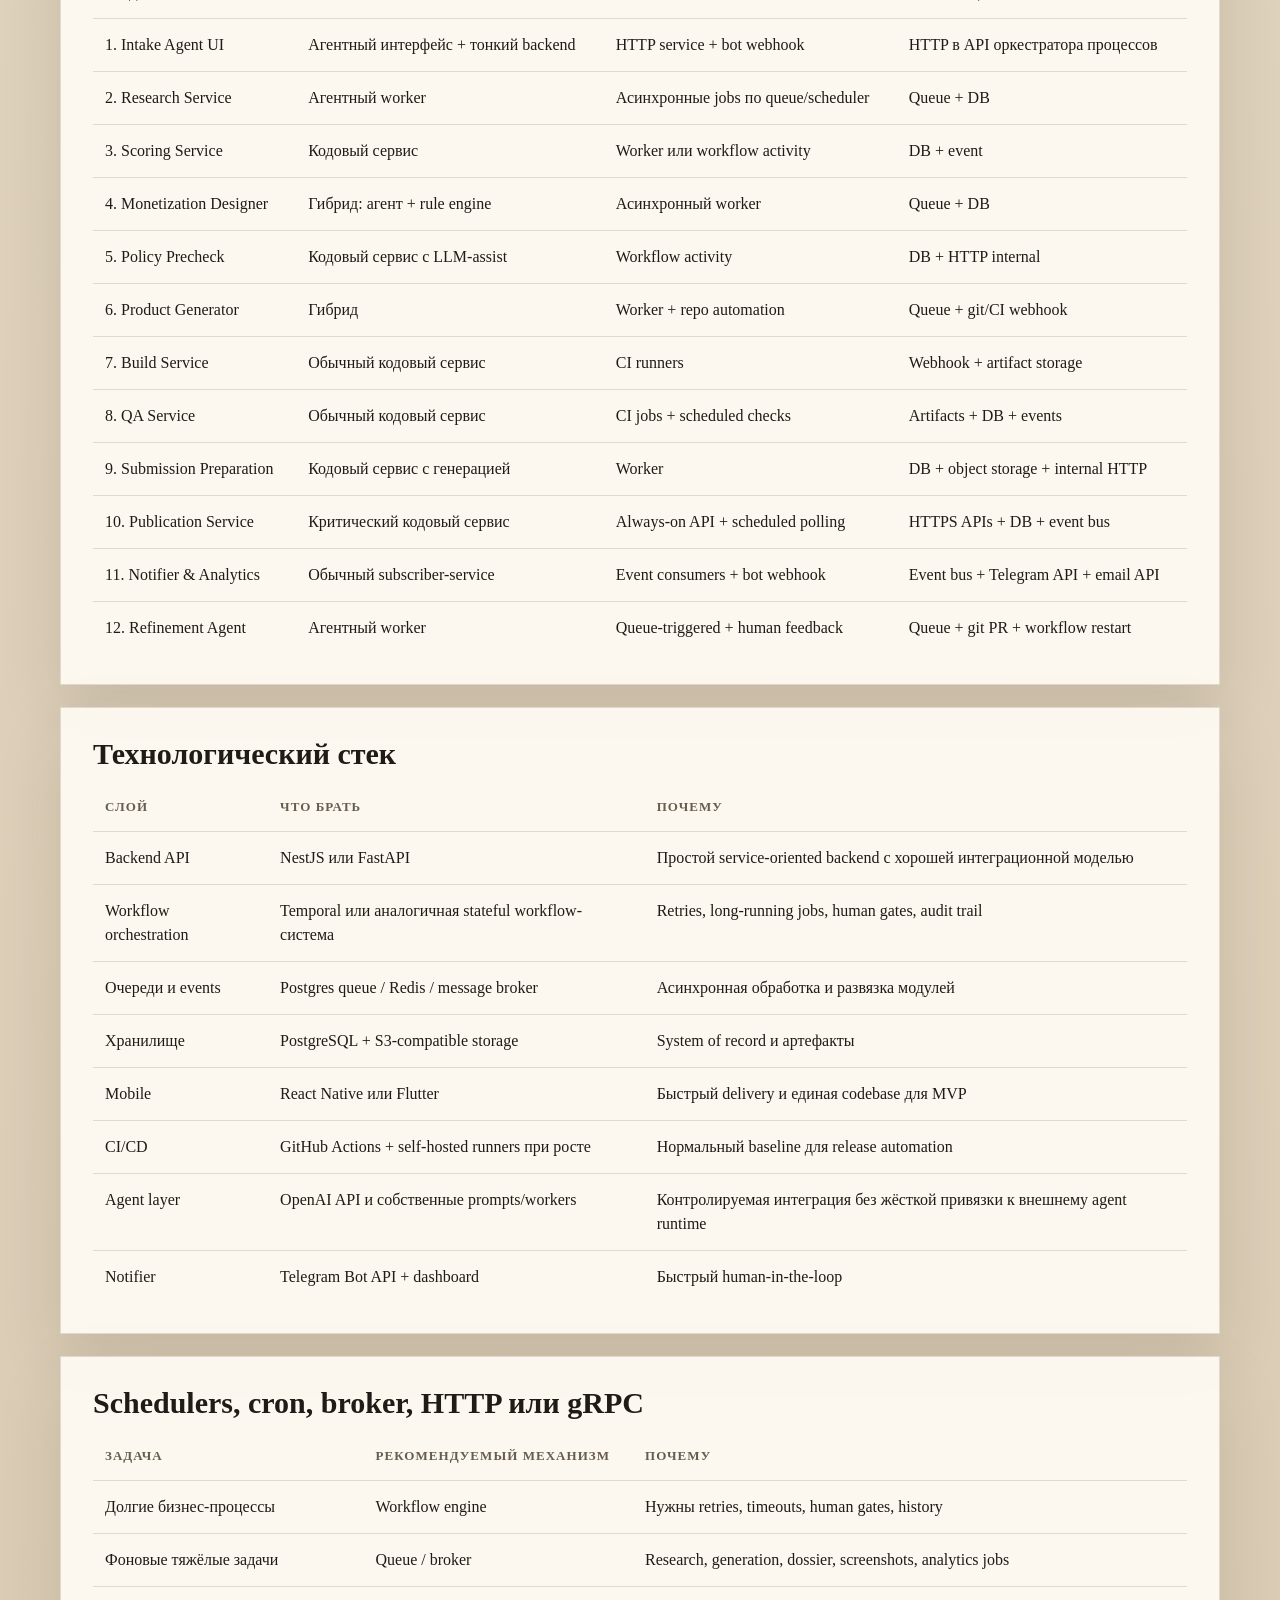
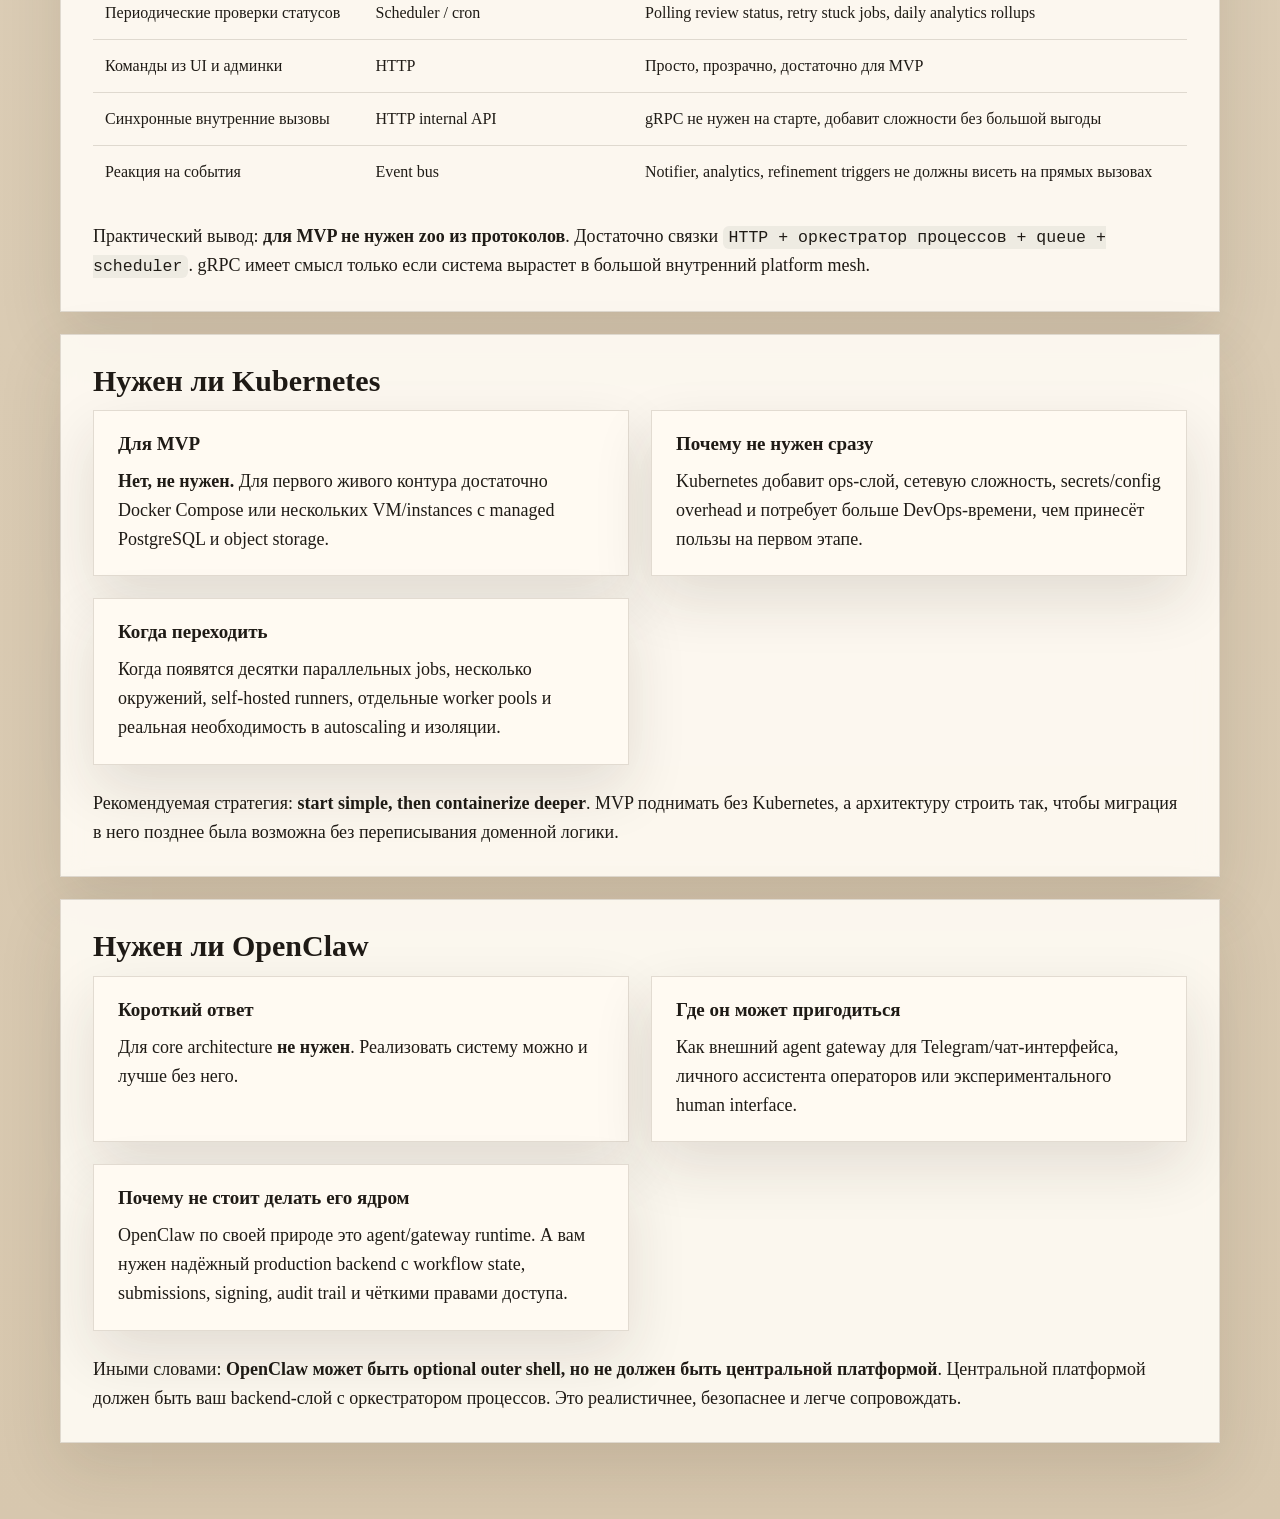
==== commit 0609364e: "Explain process orchestrator and localize terminology" ====
--- a/architecture.html
+++ b/architecture.html
@@ -194,12 +194,12 @@
         <tbody>
           <tr>
             <td>1. Intake Agent UI</td>
-            <td>Backend API / Workflow Engine</td>
+            <td>Backend API / Оркестратор процессов</td>
             <td>HTTP</td>
             <td>Команды создания проекта, подтверждения идеи, запроса доработки и запуска публикации</td>
           </tr>
           <tr>
-            <td>Workflow Engine</td>
+            <td>Оркестратор процессов</td>
             <td>2-5. Decision chain</td>
             <td>Queue jobs или workflow activities</td>
             <td>Идентификатор проекта, гипотеза, задачи на сбор доказательств и задачи на оценку</td>
@@ -223,7 +223,7 @@
             <td>Гипотеза монетизации, риск для удержания и рыночные допущения</td>
           </tr>
           <tr>
-            <td>Workflow Engine</td>
+            <td>Оркестратор процессов</td>
             <td>6. Product Generator</td>
             <td>Queue / workflow activity</td>
             <td>Подтверждённая спецификация, продуктовый документ, модель монетизации и режим владения</td>
@@ -353,6 +353,38 @@
     </section>
 
     <section class="panel">
+      <h2>Что такое оркестратор процессов</h2>
+      <p>
+        Оркестратор процессов это не агент и не модель. Это сервис, который
+        хранит состояние проекта и знает, какой следующий шаг конвейера можно
+        запускать. Он отвечает за переходы между статусами, ожидание approve,
+        retries, таймауты и восстановление длинных сценариев после ошибок.
+      </p>
+      <div class="list-grid">
+        <article class="callout">
+          <h3>Что он делает</h3>
+          <p>Запускает шаги по порядку, ждёт завершения jobs, открывает human gate, не даёт pipeline перескакивать через обязательные проверки и сохраняет историю состояния проекта.</p>
+        </article>
+        <article class="callout">
+          <h3>Чем не является</h3>
+          <p>Не пишет тексты, не принимает бизнес-решения и не заменяет агентный слой. Это диспетчер процесса, а не генератор.</p>
+        </article>
+        <article class="callout">
+          <h3>Как реализовать на MVP</h3>
+          <p>Лучший вариант: Temporal или аналогичный workflow runtime. Если хотите стартовать проще, можно собрать orchestration поверх PostgreSQL + queue + явной state machine в backend.</p>
+        </article>
+      </div>
+      <p class="spacer-top">
+        Практически: у каждого проекта должен быть статус вроде
+        <code>idea_intake</code>, <code>research_complete</code>,
+        <code>build_allowed</code>, <code>submission_ready</code>,
+        <code>published</code>, <code>needs_refinement</code>. Именно оркестратор
+        процессов решает, когда и при каких условиях проект может перейти из
+        одного статуса в другой.
+      </p>
+    </section>
+
+    <section class="panel">
       <h2>Что здесь агент, а что обычный сервис</h2>
       <table>
         <thead>
@@ -368,7 +400,7 @@
             <td>1. Intake Agent UI</td>
             <td>Агентный интерфейс + тонкий backend</td>
             <td>HTTP service + bot webhook</td>
-            <td>HTTP в orchestration API</td>
+            <td>HTTP в API оркестратора процессов</td>
           </tr>
           <tr>
             <td>2. Research Service</td>
@@ -540,7 +572,7 @@
       </table>
       <p class="spacer-top">
         Практический вывод: <strong>для MVP не нужен zoo из протоколов</strong>.
-        Достаточно связки <code>HTTP + workflow engine + queue + scheduler</code>.
+        Достаточно связки <code>HTTP + оркестратор процессов + queue + scheduler</code>.
         gRPC имеет смысл только если система вырастет в большой внутренний platform mesh.
       </p>
     </section>
@@ -585,7 +617,7 @@
       </div>
       <p class="spacer-top">
         Иными словами: <strong>OpenClaw может быть optional outer shell, но не должен быть центральной платформой</strong>.
-        Центральной платформой должен быть ваш backend orchestration слой. Это реалистичнее, безопаснее и легче сопровождать.
+        Центральной платформой должен быть ваш backend-слой с оркестратором процессов. Это реалистичнее, безопаснее и легче сопровождать.
       </p>
     </section>
   </div>
